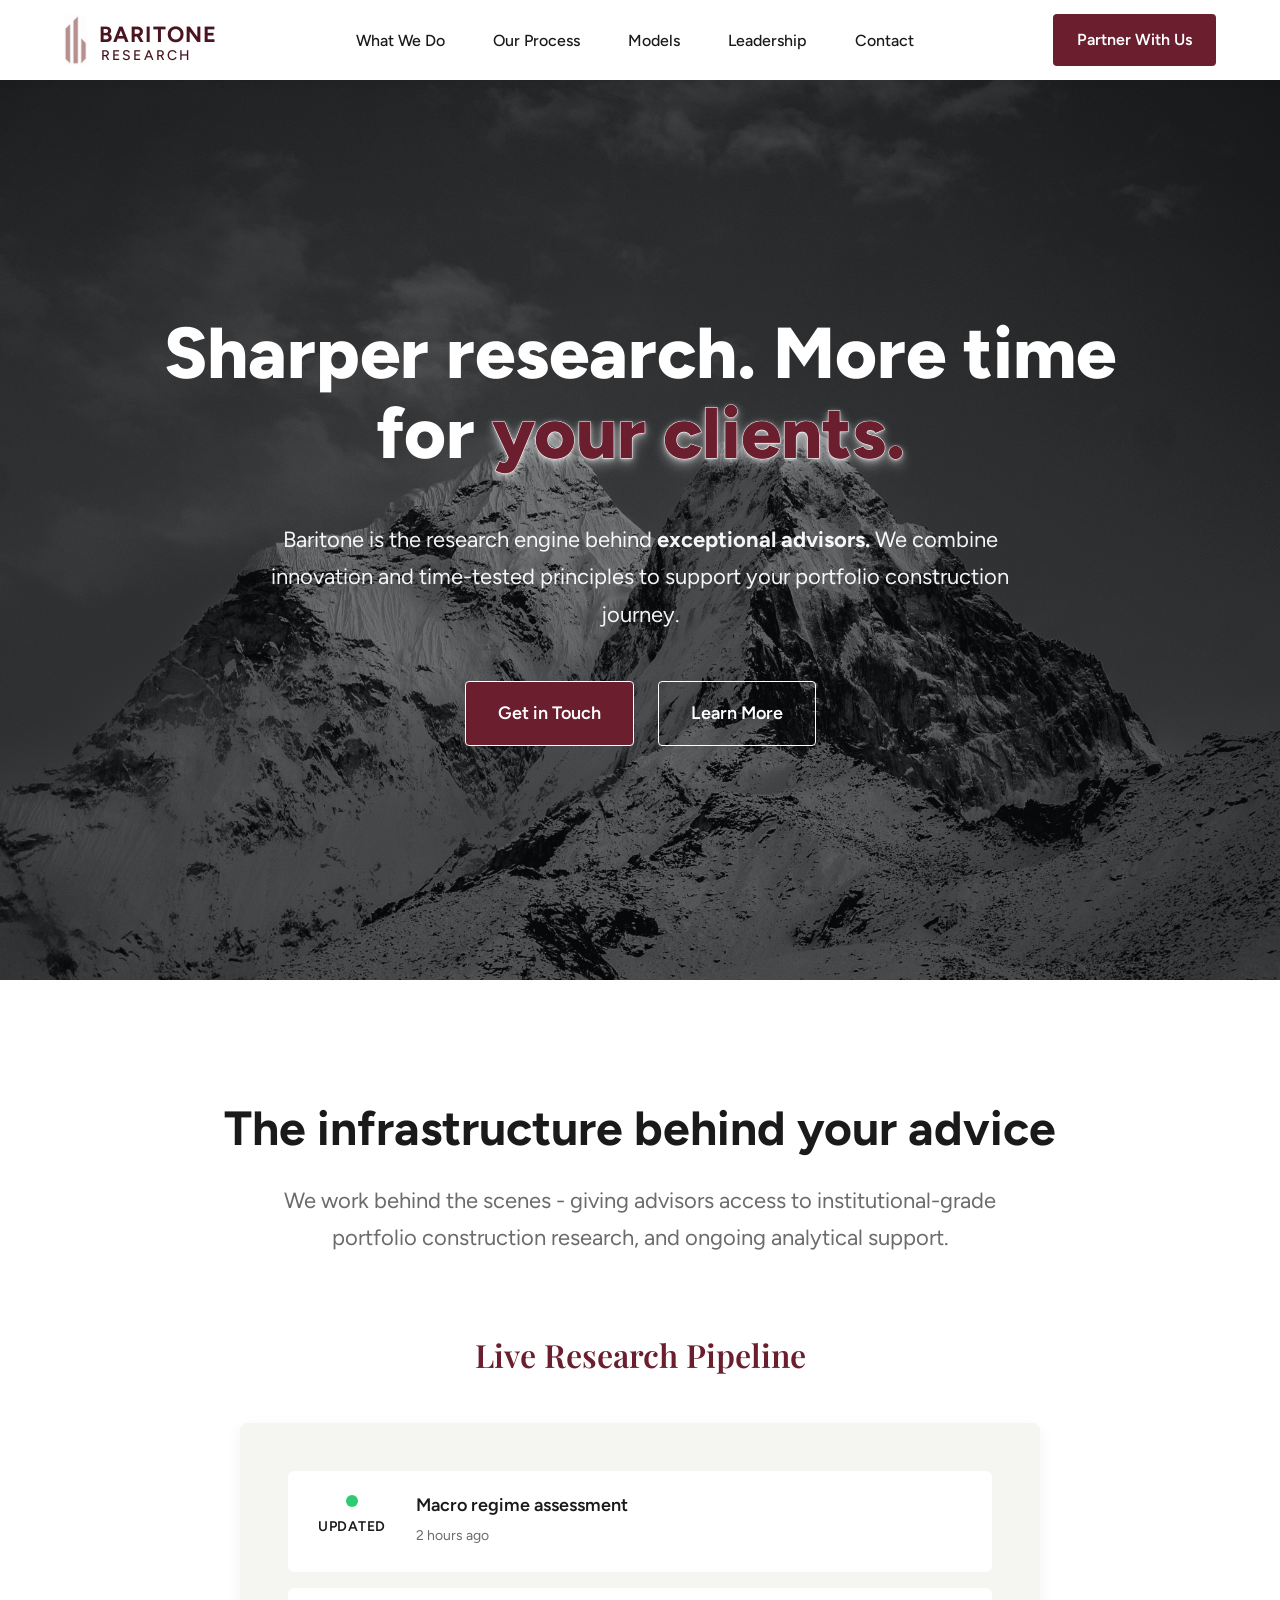
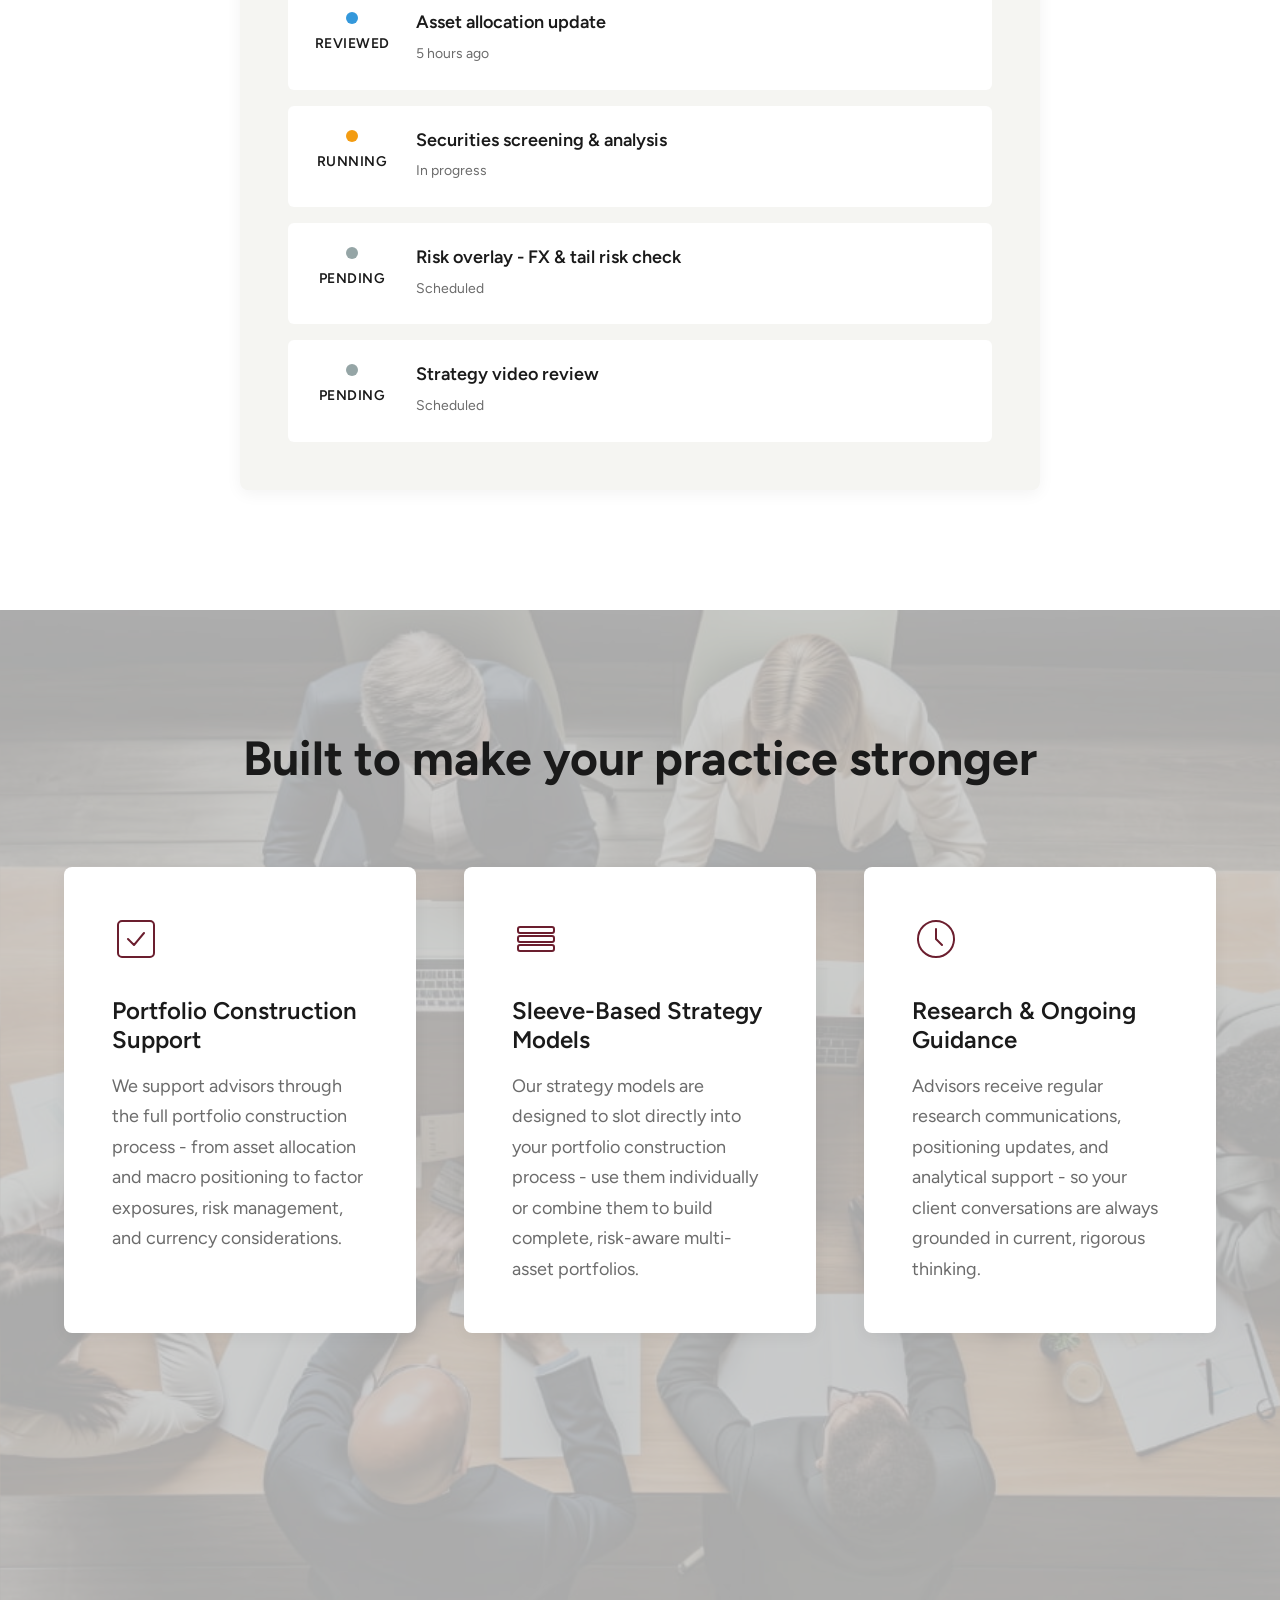
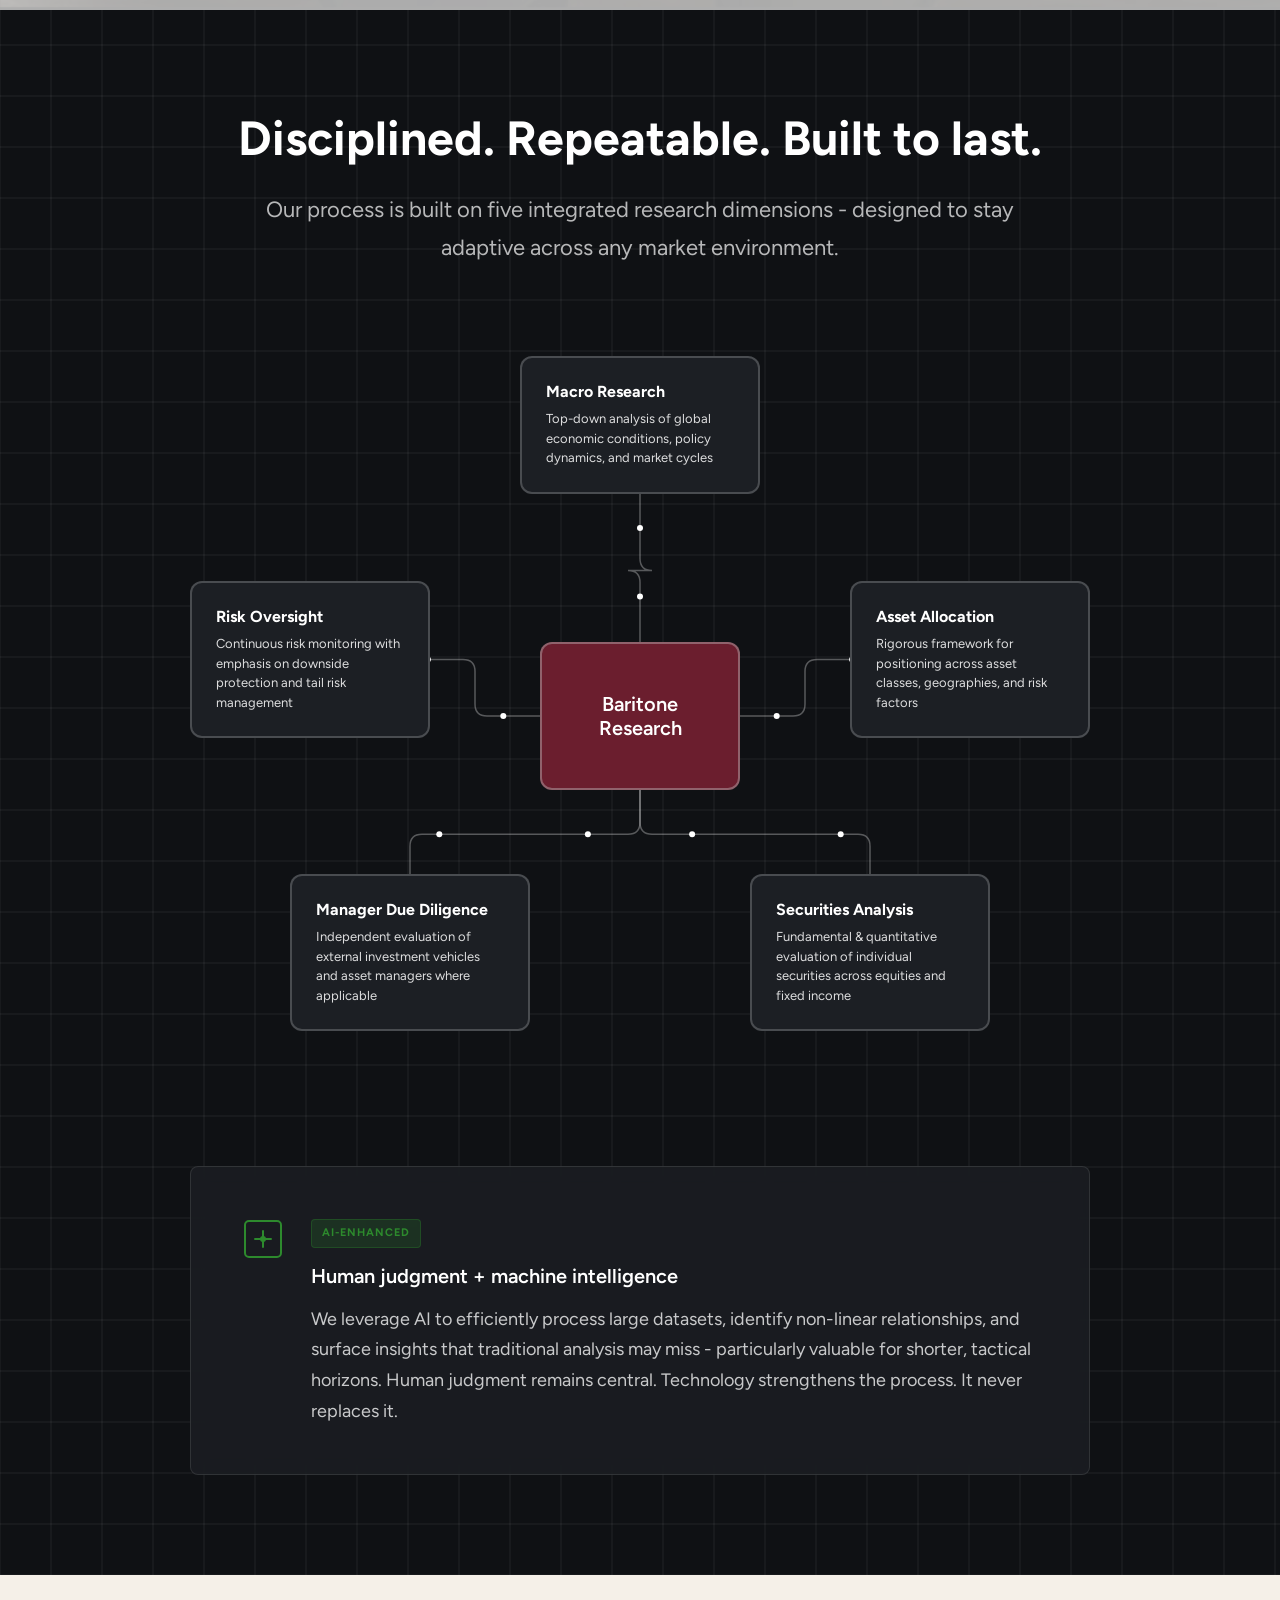
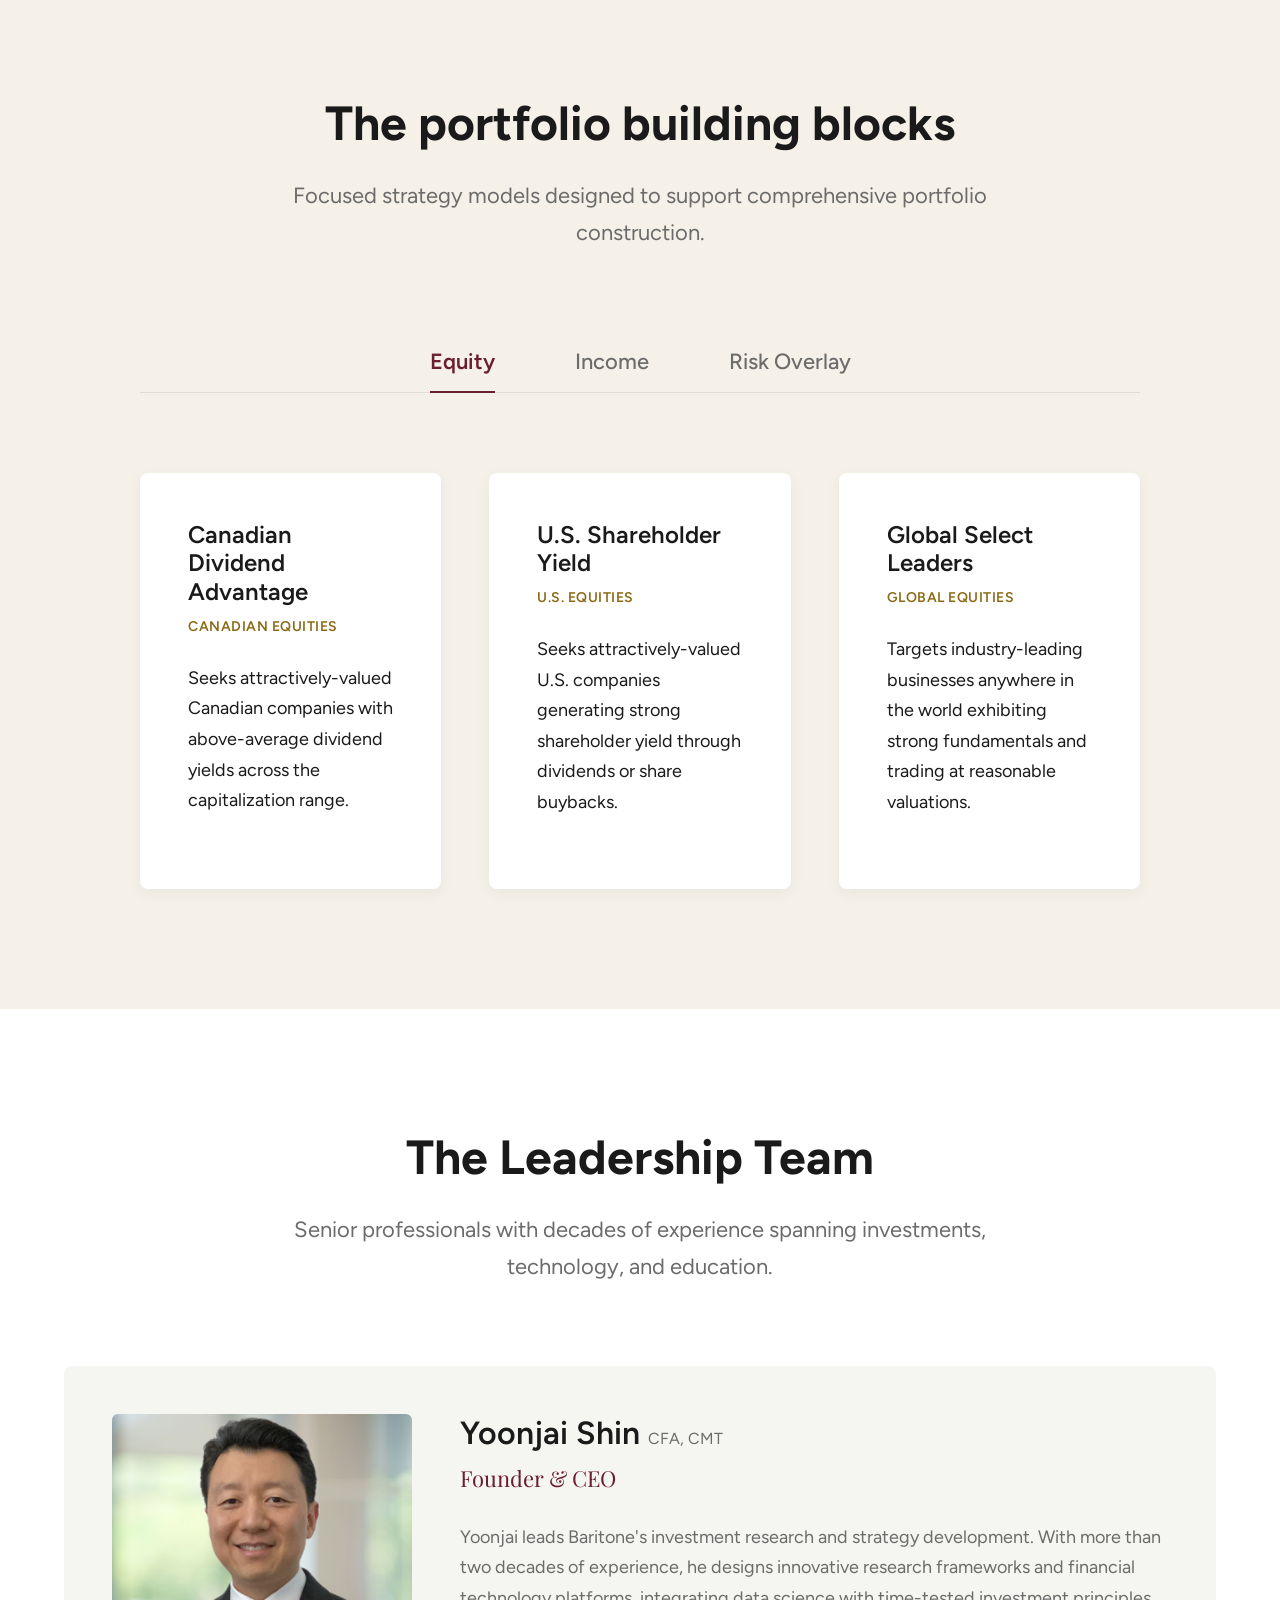
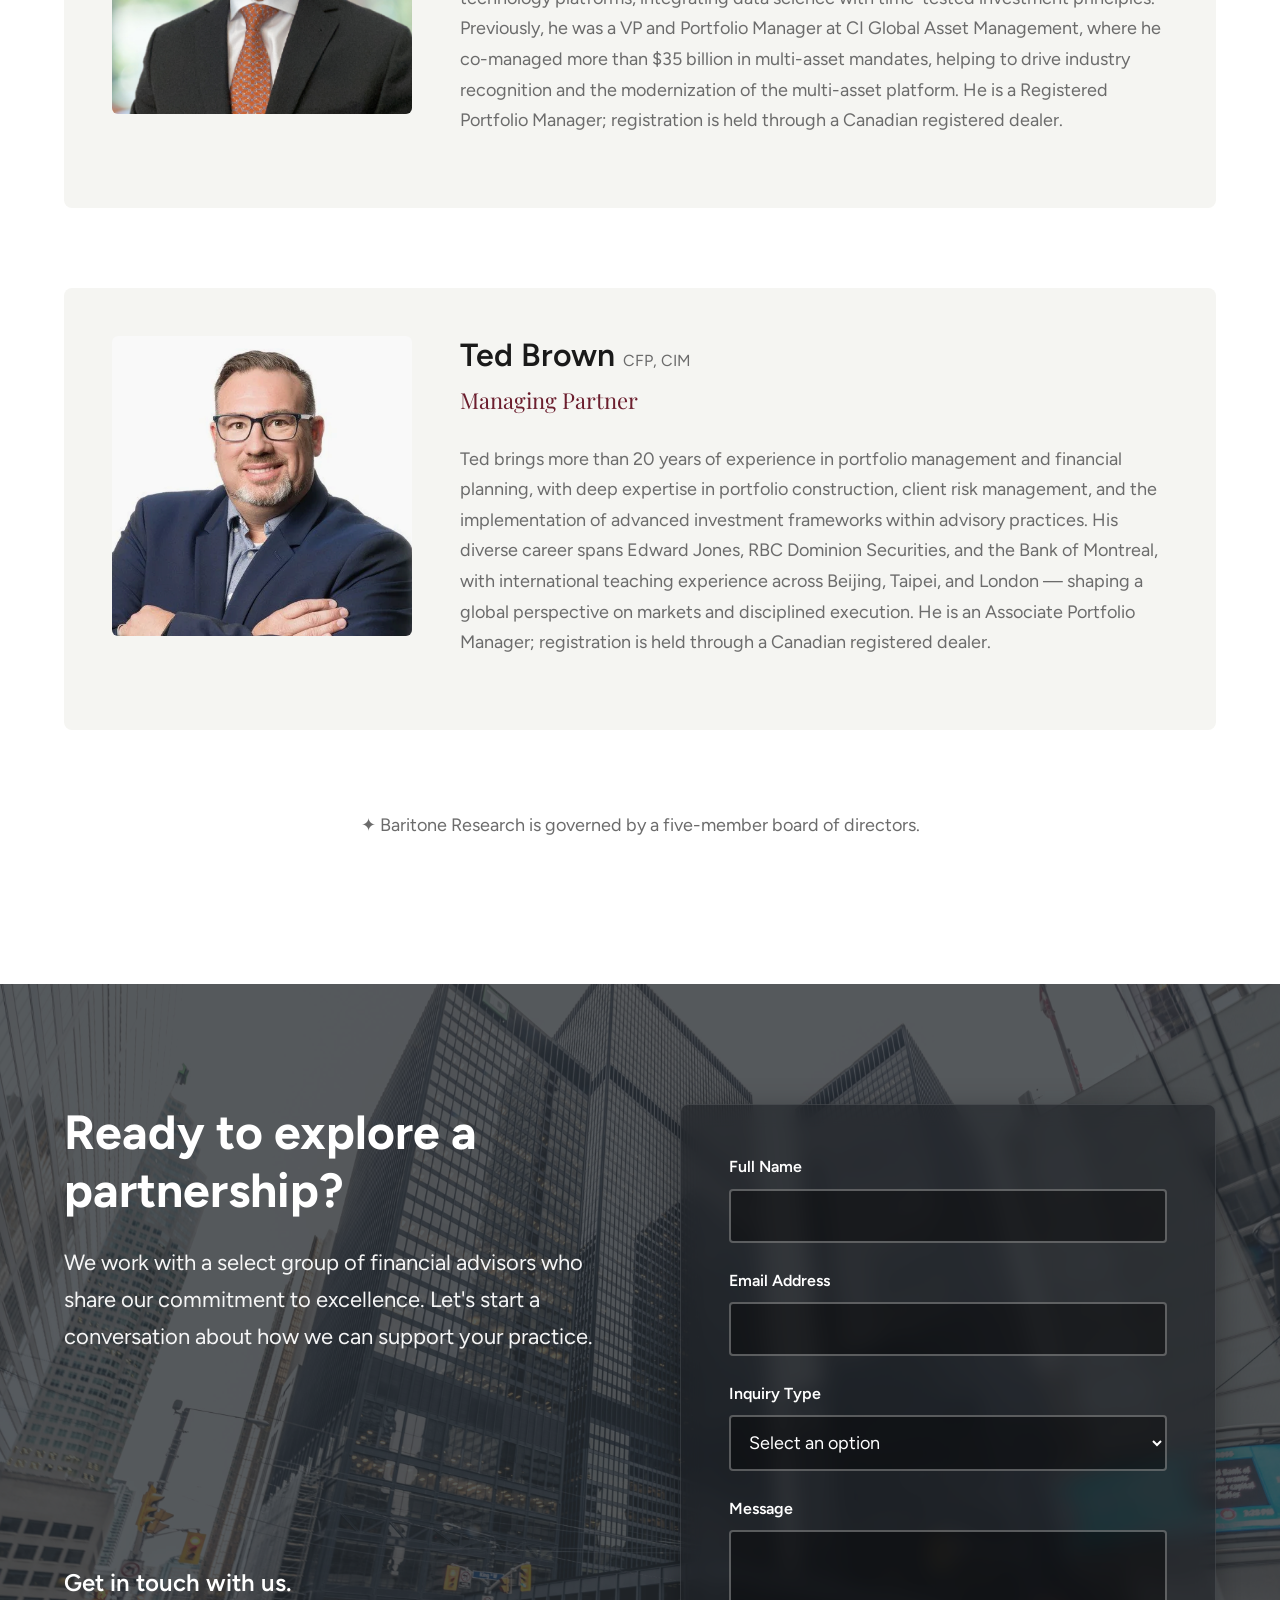
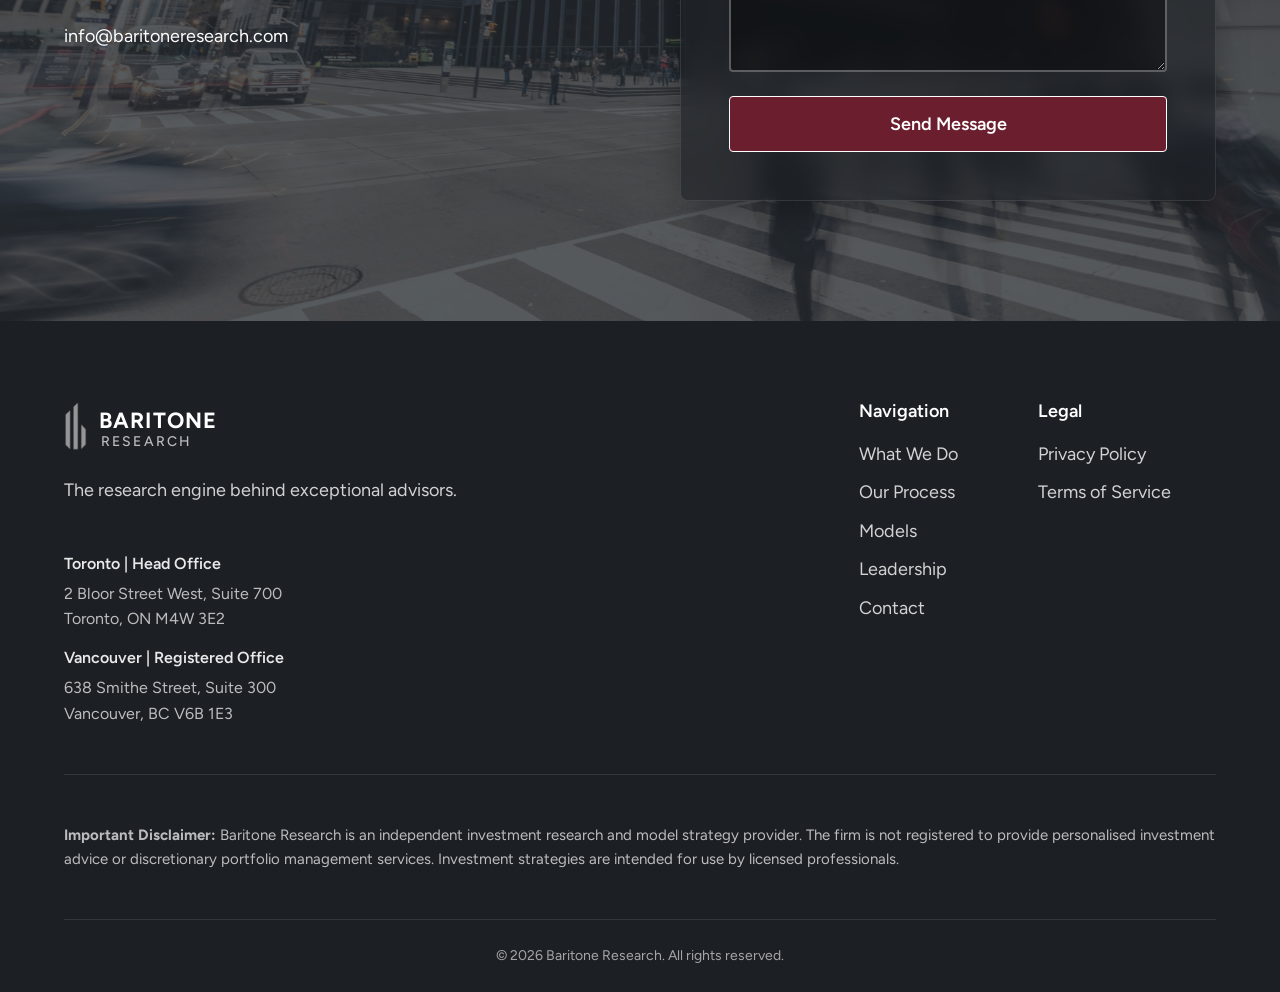
==== index.html @ 8a6e98cd "Update B logo color" ====
<!DOCTYPE html>
<html lang="en">
<head>
    <meta charset="UTF-8">
    <meta name="viewport" content="width=device-width, initial-scale=1.0">
    <meta name="description" content="Baritone is the research engine behind exceptional advisors. We combine innovation and time-tested principles to support your portfolio construction journey.">
    <title>Baritone Research — Institutional Investment Research</title>
    <!-- Google tag (gtag.js) -->
    <script async src="https://www.googletagmanager.com/gtag/js?id=G-VVYCJHCM0T"></script>
    <script>
      window.dataLayer = window.dataLayer || [];
      function gtag(){dataLayer.push(arguments);}
      gtag('js', new Date());

      gtag('config', 'G-VVYCJHCM0T');
    </script>
    <link rel="preconnect" href="https://fonts.googleapis.com">
    <link rel="preconnect" href="https://fonts.gstatic.com" crossorigin>
    <link href="https://fonts.googleapis.com/css2?family=Figtree:wght@400;500;600;700;800&family=Playfair+Display:wght@400;500;600;700&display=swap" rel="stylesheet">
    <link rel="stylesheet" href="styles.css">
    <link rel='icon' type='image/png' href='assets/images/Favicon.png'>
</head>
<body>
    <!-- Navigation -->
    <nav id="main-nav" class="nav">
        <div class="nav-container">
            <a href="index.html" class="nav-logo">
                <img src="assets/images/B - Logo White.jpg" alt="B Logo" class="logo-b-image">
                <div class="logo-text-stack">
                    <span class="logo-text-main">BARITONE</span>
                    <span class="logo-text-sub">RESEARCH</span>
                </div>
            </a>
            <button class="hamburger" aria-label="Toggle menu">
                <span></span>
                <span></span>
                <span></span>
            </button>
            <ul class="nav-links">
                <li><a href="#what-we-do">What We Do</a></li>
                <li><a href="#our-process">Our Process</a></li>
                <li><a href="#models">Models</a></li>
                <li><a href="#leadership">Leadership</a></li>
                <li><a href="#contact">Contact</a></li>
            </ul>
            <a href="#contact" class="nav-cta">Partner With Us</a>
        </div>
    </nav>

    <!-- Hero Section -->
    <section id="hero" class="hero">
        <div class="hero-background"></div>
        <div class="hero-overlay"></div>
        <div class="hero-content">
            <h1 class="hero-headline">
                <span class="headline-word">Sharper</span>
                <span class="headline-word">research.</span>
                <span class="headline-word">More</span>
                <span class="headline-word">time</span>
                <span class="headline-word">for</span>
                <span class="headline-word">your</span>
                <span class="headline-word">clients.</span>
            </h1>
            <p class="hero-subheading">Baritone is the research engine behind <strong>exceptional advisors.</strong> We combine innovation and time-tested principles to support your portfolio construction journey.</p>
            <div class="hero-ctas">
                <a href="#contact" class="btn btn-primary">Get in Touch</a>
                <a href="#what-we-do" class="btn btn-secondary">Learn More</a>
            </div>
        </div>
    </section>

    <!-- What We Do Section -->
    <section id="what-we-do" class="section what-we-do">
        <div class="container">
            <div class="section-header">
                <h2>The infrastructure behind your advice</h2>
                <p class="section-intro">We work behind the scenes - giving advisors access to institutional-grade portfolio construction research, and ongoing analytical support.</p>
            </div>
            
            <div class="research-pipeline">
                <h3>Live Research Pipeline</h3>
                <div class="pipeline-widget">
                    <div class="pipeline-item" data-status="updated">
                        <div class="pipeline-status">
                            <span class="status-indicator"></span>
                            <span class="status-text">Updated</span>
                        </div>
                        <div class="pipeline-content">
                            <h4>Macro regime assessment</h4>
                            <p class="pipeline-time">2 hours ago</p>
                        </div>
                    </div>
                    <div class="pipeline-item" data-status="reviewed">
                        <div class="pipeline-status">
                            <span class="status-indicator"></span>
                            <span class="status-text">Reviewed</span>
                        </div>
                        <div class="pipeline-content">
                            <h4>Asset allocation update</h4>
                            <p class="pipeline-time">5 hours ago</p>
                        </div>
                    </div>
                    <div class="pipeline-item" data-status="running">
                        <div class="pipeline-status">
                            <span class="status-indicator"></span>
                            <span class="status-text">Running</span>
                        </div>
                        <div class="pipeline-content">
                            <h4>Securities screening & analysis</h4>
                            <p class="pipeline-time">In progress</p>
                        </div>
                    </div>
                    <div class="pipeline-item" data-status="pending">
                        <div class="pipeline-status">
                            <span class="status-indicator"></span>
                            <span class="status-text">Pending</span>
                        </div>
                        <div class="pipeline-content">
                            <h4>Risk overlay - FX & tail risk check</h4>
                            <p class="pipeline-time">Scheduled</p>
                        </div>
                    </div>
                    <div class="pipeline-item" data-status="pending">
                        <div class="pipeline-status">
                            <span class="status-indicator"></span>
                            <span class="status-text">Pending</span>
                        </div>
                        <div class="pipeline-content">
                            <h4>Strategy video review</h4>
                            <p class="pipeline-time">Scheduled</p>
                        </div>
                    </div>
                </div>
            </div>
        </div>
    </section>

    <!-- For Advisors Section -->
    <section id="for-advisors" class="section for-advisors">
        <div class="container">
            <div class="section-header">
                <h2>Built to make your practice stronger</h2>
            </div>
            <div class="feature-cards">
                <div class="feature-card">
                    <div class="feature-icon">
                        <svg width="48" height="48" viewBox="0 0 48 48" fill="none" xmlns="http://www.w3.org/2000/svg">
                            <rect x="6" y="6" width="36" height="36" rx="4" stroke="currentColor" stroke-width="2"/>
                            <path d="M16 24L22 30L32 18" stroke="currentColor" stroke-width="2" stroke-linecap="round" stroke-linejoin="round"/>
                        </svg>
                    </div>
                    <h3>Portfolio Construction Support</h3>
                    <p>We support advisors through the full portfolio construction process - from asset allocation and macro positioning to factor exposures, risk management, and currency considerations.</p>
                </div>
                <div class="feature-card">
                    <div class="feature-icon">
                        <svg width="48" height="48" viewBox="0 0 48 48" fill="none" xmlns="http://www.w3.org/2000/svg">
                            <rect x="6" y="12" width="36" height="6" rx="2" stroke="currentColor" stroke-width="2"/>
                            <rect x="6" y="21" width="36" height="6" rx="2" stroke="currentColor" stroke-width="2"/>
                            <rect x="6" y="30" width="36" height="6" rx="2" stroke="currentColor" stroke-width="2"/>
                        </svg>
                    </div>
                    <h3>Sleeve-Based Strategy Models</h3>
                    <p>Our strategy models are designed to slot directly into your portfolio construction process - use them individually or combine them to build complete, risk-aware multi-asset portfolios.</p>
                </div>
                <div class="feature-card">
                    <div class="feature-icon">
                        <svg width="48" height="48" viewBox="0 0 48 48" fill="none" xmlns="http://www.w3.org/2000/svg">
                            <circle cx="24" cy="24" r="18" stroke="currentColor" stroke-width="2"/>
                            <path d="M24 14V24L30 30" stroke="currentColor" stroke-width="2" stroke-linecap="round"/>
                        </svg>
                    </div>
                    <h3>Research & Ongoing Guidance</h3>
                    <p>Advisors receive regular research communications, positioning updates, and analytical support - so your client conversations are always grounded in current, rigorous thinking.</p>
                </div>
            </div>
        </div>
    </section>

    <!-- Our Process Section -->
    <section id="our-process" class="section our-process">
        <div class="container">
            <div class="section-header">
                <h2>Disciplined. Repeatable. Built to last.</h2>
                <p class="section-intro">Our process is built on five integrated research dimensions - designed to stay adaptive across any market environment.</p>
            </div>
            
            <!-- Desktop Network Diagram -->
            <div class="network-diagram-container" id="network-diagram-desktop">
                <svg class="network-svg" id="network-svg" viewBox="0 0 1000 900">
                    <!-- Connectors will be added by JavaScript -->
                </svg>
                
                <!-- Center Node -->
                <div class="network-node center-node" id="center-node">
                    <h3>Baritone Research</h3>
                </div>
                
                <!-- Outer Nodes -->
                <div class="network-node outer-node" id="node-0" data-node="0">
                    <h4>Macro Research</h4>
                    <p>Top-down analysis of global economic conditions, policy dynamics, and market cycles</p>
                </div>
                
                <div class="network-node outer-node" id="node-1" data-node="1">
                    <h4>Asset Allocation</h4>
                    <p>Rigorous framework for positioning across asset classes, geographies, and risk factors</p>
                </div>
                
                <div class="network-node outer-node" id="node-2" data-node="2">
                    <h4>Securities Analysis</h4>
                    <p>Fundamental & quantitative evaluation of individual securities across equities and fixed income</p>
                </div>
                
                <div class="network-node outer-node" id="node-3" data-node="3">
                    <h4>Manager Due Diligence</h4>
                    <p>Independent evaluation of external investment vehicles and asset managers where applicable</p>
                </div>
                
                <div class="network-node outer-node" id="node-4" data-node="4">
                    <h4>Risk Oversight</h4>
                    <p>Continuous risk monitoring with emphasis on downside protection and tail risk management</p>
                </div>
            </div>
            
            <!-- Mobile Network Diagram -->
            <div id="network-diagram-mobile" class="network-diagram-mobile">
                <div class="mobile-network-cards" id="mobile-network-cards"></div>
            </div>
            
            <!-- AI-Enhanced Callout -->
            <div class="ai-callout visible">
                <div class="callout-icon">
                    <svg width="48" height="48" viewBox="0 0 48 48" fill="none" xmlns="http://www.w3.org/2000/svg">
                        <rect x="6" y="6" width="36" height="36" rx="4" stroke="currentColor" stroke-width="2"/>
                        <path d="M24 16V32M16 24H32" stroke="currentColor" stroke-width="2" stroke-linecap="round"/>
                        <circle cx="24" cy="24" r="3" fill="currentColor"/>
                    </svg>
                </div>
                <div class="callout-content">
                    <div class="ai-badge">AI-ENHANCED</div>
                    <h4>Human judgment + machine intelligence</h4>
                    <p>We leverage AI to efficiently process large datasets, identify non-linear relationships, and surface insights that traditional analysis may miss - particularly valuable for shorter, tactical horizons. Human judgment remains central. Technology strengthens the process. It never replaces it.</p>
                </div>
            </div>
        </div>
    </section>

    <!-- Strategy Models Section -->
    <section id="models" class="section strategy-models">
        <div class="container">
            <div class="section-header">
                <h2>The portfolio building blocks</h2>
                <p class="section-intro">Focused strategy models designed to support comprehensive portfolio construction.</p>
            </div>

            <div class="tabs">
                <div class="tab-buttons">
                    <button class="tab-button active" data-tab="equity">Equity</button>
                    <button class="tab-button" data-tab="income">Income</button>
                    <button class="tab-button" data-tab="risk-overlays">Risk Overlay</button>
                </div>

                <div class="tab-content active" data-tab-content="equity">
                    <div class="strategy-cards">
                        <div class="strategy-card">
                            <h3>Canadian Dividend Advantage</h3>
                            <p class="strategy-type">Canadian Equities</p>
                            <p>Seeks attractively-valued Canadian companies with above-average dividend yields across the capitalization range.</p>
                        </div>
                        <div class="strategy-card">
                            <h3>U.S. Shareholder Yield</h3>
                            <p class="strategy-type">U.S. Equities</p>
                            <p>Seeks attractively-valued U.S. companies generating strong shareholder yield through dividends or share buybacks.</p>
                        </div>
                        <div class="strategy-card">
                            <h3>Global Select Leaders</h3>
                            <p class="strategy-type">Global Equities</p>
                            <p>Targets industry-leading businesses anywhere in the world exhibiting strong fundamentals and trading at reasonable valuations.</p>
                        </div>
                    </div>
                </div>

                <div class="tab-content" data-tab-content="income">
                    <div class="strategy-cards">
                        <div class="strategy-card">
                            <h3>Canadian Core Bond</h3>
                            <p class="strategy-type">Core Fixed Income</p>
                            <p>Selectively targets high quality corporate and government-related bonds from Canadian issuers.</p>
                        </div>
                        <div class="strategy-card">
                            <h3>Global Enhanced Income</h3>
                            <p class="strategy-type">Multi-Asset Income</p>
                            <p>Unconstrained income strategy with exposure to high yield bonds, preferred shares, and option-writing strategies, among others.</p>
                        </div>
                    </div>
                </div>

                <div class="tab-content" data-tab-content="risk-overlays">
                    <div class="strategy-cards">
                        <div class="strategy-card">
                            <h3>Currency Managed Growth</h3>
                            <p class="strategy-type">Currency Management</p>
                            <p>Global equity exposure with adaptive currency hedging on U.S. and international currencies.</p>
                        </div>
                        <div class="strategy-card">
                            <h3>Tail Risk Managed</h3>
                            <p class="strategy-type">Tail Risk Protection</p>
                            <p>Structured option exposures providing upside market capture with protection from extreme market events.</p>
                        </div>
                    </div>
                </div>
            </div>
        </div>
    </section>

    <!-- Leadership Section -->
    <section id="leadership" class="section leadership">
        <div class="container">
            <div class="section-header">
                <h2>The Leadership Team</h2>
                <p class="section-intro">Senior professionals with decades of experience spanning investments, technology, and education.</p>
            </div>

            <div class="leadership-cards">
                <div class="leadership-card">
                    <div class="leader-image">
                        <img src="assets/images/YJ.png" alt="Yoonjai Shin">
                    </div>
                    <div class="leader-info">
                        <h3>Yoonjai Shin <span class="credentials">CFA, CMT</span></h3>
                        <p class="leader-title">Founder & CEO</p>
                        <div class="leader-bio">
                            <p>Yoonjai leads Baritone's investment research and strategy development. With more than two decades of experience, he designs innovative research frameworks and financial technology platforms, integrating data science with time-tested investment principles. Previously, he was a VP and Portfolio Manager at CI Global Asset Management, where he co-managed more than $35 billion in multi-asset mandates, helping to drive industry recognition and the modernization of the multi-asset platform. He is a Registered Portfolio Manager; registration is held through a Canadian registered dealer.</p>
                        </div>
                    </div>
                </div>

                <div class="leadership-card">
                    <div class="leader-image">
                        <img src="assets/images/TB.png" alt="Ted Brown">
                    </div>
                    <div class="leader-info">
                        <h3>Ted Brown <span class="credentials">CFP, CIM</span></h3>
                        <p class="leader-title">Managing Partner</p>
                        <div class="leader-bio">
                            <p>Ted brings more than 20 years of experience in portfolio management and financial planning, with deep expertise in portfolio construction, client risk management, and the implementation of advanced investment frameworks within advisory practices. His diverse career spans Edward Jones, RBC Dominion Securities, and the Bank of Montreal, with international teaching experience across Beijing, Taipei, and London — shaping a global perspective on markets and disciplined execution. He is an Associate Portfolio Manager; registration is held through a Canadian registered dealer.</p>
                        </div>
                    </div>
                </div>
            </div>
            
            <div class="board-governance">
                <p></p>
                <p>✦ Baritone Research is governed by a five-member board of directors.</p>
            </div>
            </div>
        </div>
    </section>

    <!-- Contact Section -->
    <section id="contact" class="section contact">
        <div class="contact-background"></div>
        <div class="contact-overlay"></div>
        <div class="container">
            <div class="contact-content">
                <div class="contact-header">
                    <h2>Ready to explore a partnership?</h2>
                    <p class="contact-intro">We work with a select group of financial advisors who share our commitment to excellence. Let's start a conversation about how we can support your practice.</p>
                </div>

                <div class="contact-form-wrapper">
                    <form id="contact-form" class="contact-form" action="https://formspree.io/f/xojywopb" method="POST">
                        <div class="form-group">
                            <label for="name">Full Name</label>
                            <input type="text" id="name" name="name" required>
                        </div>
                        <div class="form-group">
                            <label for="email">Email Address</label>
                            <input type="email" id="email" name="email" required>
                        </div>
                        <div class="form-group">
                            <label for="inquiry-type">Inquiry Type</label>
                            <select id="inquiry-type" name="inquiry-type" required>
                                <option value="">Select an option</option>
                                <option value="partnership">Partnership Inquiry</option>
                                <option value="models">Strategy Models Information</option>
                                <option value="research">Research Services</option>
                                <option value="other">Other</option>
                            </select>
                        </div>
                        <div class="form-group">
                            <label for="message">Message</label>
                            <textarea id="message" name="message" rows="5" required></textarea>
                        </div>
                        <button type="submit" class="btn btn-primary">Send Message</button>
                        <div class="form-status"></div>
                    </form>
                </div>

                <div class="contact-email">
                    <h4>Get in touch with us.</h4>
                    <p><a href="mailto:info@baritoneresearch.com">info@baritoneresearch.com</a></p>
                </div>
            </div>
        </div>
    </section>

    <!-- Footer -->
    <footer class="footer">
        <div class="container">
            <div class="footer-content">
                <div class="footer-brand">
                    <div class="footer-logo">
                        <img src="assets/images/B - Logo transparent.png" alt="B Logo" class="footer-logo-image">
                        <div class="footer-logo-text-stack">
                            <span class="footer-logo-main">BARITONE</span>
                            <span class="footer-logo-sub">RESEARCH</span>
                        </div>
                    </div>
                    <p class="footer-tagline">The research engine behind exceptional advisors.</p>
                    
                    <div class="footer-offices">
                        <h4>Toronto | Head Office</h4>
                        <p>2 Bloor Street West, Suite 700<br>Toronto, ON M4W 3E2</p>
                        <h4>Vancouver | Registered Office</h4>
                        <p>638 Smithe Street, Suite 300<br>Vancouver, BC V6B 1E3</p>
                    </div>
                </div>

                <div class="footer-links">
                    <div class="footer-column">
                        <h4>Navigation</h4>
                        <ul>
                            <li><a href="#what-we-do">What We Do</a></li>
                            <li><a href="#our-process">Our Process</a></li>
                            <li><a href="#models">Models</a></li>
                            <li><a href="#leadership">Leadership</a></li>
                            <li><a href="#contact">Contact</a></li>
                        </ul>
                    </div>
                    <div class="footer-column">
                        <h4>Legal</h4>
                        <ul>
                            <li><a href="privacy.html">Privacy Policy</a></li>
                            <li><a href="terms.html">Terms of Service</a></li>
                        </ul>
                    </div>
                </div>
            </div>

            <div class="footer-disclaimer">
                <p><strong>Important Disclaimer:</strong> Baritone Research is an independent investment research and model strategy provider. The firm is not registered to provide personalised investment advice or discretionary portfolio management services. Investment strategies are intended for use by licensed professionals.</p>
            </div>

            <div class="footer-bottom">
                <p>&copy; 2026 Baritone Research. All rights reserved.</p>
            </div>
        </div>
    </footer>

    <script src="script.js"></script>
</body>
</html>
---- styles.css ----
/* ===================================
   CSS VARIABLES
   =================================== */
:root {
    /* Colors - New Dark Sophisticated Palette */
    --color-primary: #6B1E2E;
    --color-primary-dark: #4A1420;
    --color-primary-light: #8B2E3E;
    --color-background-dark: #0F1114;
    --color-background-light: #F5F5F2;
    --color-card-dark: #1C1F24;
    --color-text: #1A1A1A;
    --color-text-light: #6B6B6B;
    --color-text-dark-bg: #E8E8E8;
    --color-white: #FFFFFF;
    --color-border: #E0DDD8;
    --color-border-dark: rgba(255, 255, 255, 0.1);
    
    /* Status Colors */
    --color-status-updated: #2ECC71;
    --color-status-reviewed: #3498DB;
    --color-status-running: #F39C12;
    --color-status-pending: #95A5A6;
    --color-green: #10B981;
    --color-red: #EF4444;
    
    /* Fonts */
    --font-heading: 'Figtree', sans-serif;
    --font-accent: 'Playfair Display', serif;
    --font-body: 'Figtree', sans-serif;
    
    /* Font Sizes - Increased for modern look */
    --font-size-base: 18px;
    --font-size-small: 16px;
    --font-size-large: 22px;
    --font-size-h1: 72px;
    --font-size-h2: 48px;
    --font-size-h3: 32px;
    --font-size-h4: 24px;
    
    /* Spacing */
    --spacing-xs: 8px;
    --spacing-sm: 16px;
    --spacing-md: 24px;
    --spacing-lg: 48px;
    --spacing-xl: 80px;
    --spacing-xxl: 120px;
    
    /* Layout */
    --container-max-width: 1200px;
    --nav-height: 80px;
    
    /* Transitions */
    --transition-fast: 0.2s ease;
    --transition-medium: 0.4s ease;
    --transition-slow: 0.6s ease;
}

/* ===================================
   RESET & BASE STYLES
   =================================== */
* {
    margin: 0;
    padding: 0;
    box-sizing: border-box;
}

html {
    scroll-behavior: smooth;
    font-size: 16px;
}

body {
    font-family: var(--font-body);
    font-size: var(--font-size-base);
    line-height: 1.7;
    color: var(--color-text);
    background-color: var(--color-background-light);
    -webkit-font-smoothing: antialiased;
    -moz-osx-font-smoothing: grayscale;
}

img {
    max-width: 100%;
    height: auto;
    display: block;
}

a {
    text-decoration: none;
    color: inherit;
    transition: color var(--transition-fast);
}

ul {
    list-style: none;
}

/* ===================================
   TYPOGRAPHY
   =================================== */
h1, h2, h3, h4, h5, h6 {
    font-family: var(--font-heading);
    font-weight: 700;
    line-height: 1.2;
    margin-bottom: var(--spacing-md);
}

h1 {
    font-size: var(--font-size-h1);
    font-weight: 800;
}

h2 {
    font-size: var(--font-size-h2);
    font-weight: 700;
}

h3 {
    font-size: var(--font-size-h3);
    font-weight: 600;
}

h4 {
    font-size: var(--font-size-h4);
    font-weight: 600;
}

p {
    margin-bottom: var(--spacing-md);
}

.section-intro {
    font-size: var(--font-size-large);
    color: var(--color-text-light);
    max-width: 800px;
    margin: 0 auto var(--spacing-lg);
}

/* ===================================
   LAYOUT
   =================================== */
.container {
    max-width: var(--container-max-width);
    margin: 0 auto;
    padding: 0 var(--spacing-md);
}

.section {
    padding: var(--spacing-xxl) 0;
}

.section-header {
    text-align: center;
    margin-bottom: var(--spacing-xl);
}

/* ===================================
   BUTTONS
   =================================== */
.btn {
    display: inline-block;
    padding: 16px 32px;
    font-family: var(--font-heading);
    font-size: var(--font-size-base);
    font-weight: 600;
    border-radius: 4px;
    cursor: pointer;
    transition: all var(--transition-medium);
    border: 2px solid transparent;
}

.btn-primary {
    background-color: var(--color-primary);
    color: var(--color-white);
    border: 1px solid var(--color-white);
}

.btn-primary:hover {
    background-color: var(--color-primary-dark);
    border-color: var(--color-white);
    transform: translateY(-2px);
    box-shadow: 0 12px 24px rgba(107, 30, 46, 0.3);
}

.btn-secondary {
    background-color: transparent;
    color: var(--color-white);
    border: 1px solid var(--color-white);
}

.btn-secondary:hover {
    background-color: var(--color-white);
    color: var(--color-primary);
}

/* ===================================
   NAVIGATION
   =================================== */
.nav {
    position: fixed;
    top: 0;
    left: 0;
    right: 0;
    height: var(--nav-height);
    background: linear-gradient(to right, rgb(255, 255, 255) 0%, rgb(255, 255, 255) 50%, rgba(255, 255, 255, 0.95) 100%);
    backdrop-filter: blur(10px);
    box-shadow: 0 2px 8px rgba(0, 0, 0, 0.05);
    z-index: 1000;
    transition: all var(--transition-medium);
}

.nav.scrolled {
    box-shadow: 0 4px 16px rgba(0, 0, 0, 0.1);
}

.nav-container {
    max-width: var(--container-max-width);
    margin: 0 auto;
    padding: 0 var(--spacing-md);
    height: 100%;
    display: flex;
    align-items: center;
    justify-content: space-between;
}

.nav-logo {
    display: flex;
    align-items: center;
    gap: 12px;
    cursor: pointer;
}

.logo-b-image {
    height: 50px;
    width: auto;
}

.logo-text-stack {
    display: flex;
    flex-direction: column;
    line-height: 1;
    gap: 3px;
    margin-top: 7px;
}

.logo-text-main {
    font-family: var(--font-heading);
    font-size: 22px;
    font-weight: 700;
    letter-spacing: 1.2px;
    color: var(--color-primary-dark);
}

.logo-text-sub {
    font-family: var(--font-heading);
    font-size: 14px;
    font-weight: 500;
    letter-spacing: 2.2px;
    color: var(--color-primary-dark);
    margin-left: 2px;
}

.nav-links {
    display: flex;
    gap: var(--spacing-lg);
    align-items: center;
}

.nav-links a {
    font-family: var(--font-heading);
    font-size: var(--font-size-small);
    font-weight: 500;
    color: var(--color-text);
    transition: color var(--transition-fast);
}

.nav-links a:hover {
    color: var(--color-primary);
}

.nav-cta {
    padding: 12px 24px;
    background-color: var(--color-primary);
    color: var(--color-white);
    border-radius: 4px;
    font-family: var(--font-heading);
    font-size: var(--font-size-small);
    font-weight: 600;
    transition: all var(--transition-medium);
}

.nav-cta:hover {
    background-color: var(--color-primary-dark);
    transform: translateY(-2px);
    box-shadow: 0 4px 12px rgba(107, 30, 46, 0.2);
}

.hamburger {
    display: none;
    flex-direction: column;
    gap: 6px;
    background: none;
    border: none;
    cursor: pointer;
    padding: 8px;
}

.hamburger span {
    width: 28px;
    height: 3px;
    background-color: var(--color-text);
    border-radius: 2px;
    transition: all var(--transition-fast);
}

.hamburger.active span:nth-child(1) {
    transform: rotate(45deg) translate(8px, 8px);
}

.hamburger.active span:nth-child(2) {
    opacity: 0;
}

.hamburger.active span:nth-child(3) {
    transform: rotate(-45deg) translate(8px, -8px);
}

/* ===================================
   HERO SECTION
   =================================== */
.hero {
    position: relative;
    height: 100vh;
    min-height: 700px;
    display: flex;
    align-items: center;
    justify-content: center;
    overflow: hidden;
    margin-top: var(--nav-height);
    background-color: var(--color-background-dark);
}

.hero-background {
    position: absolute;
    top: 0;
    left: 0;
    width: 100%;
    height: 100%;
    background-image: url('assets/images/greymount.jpg');
    background-size: cover;
    background-position: center;
    z-index: 1;
    animation: kenBurnsZoom 21s cubic-bezier(0.42, 0, 0.58, 1) infinite alternate;
}

@keyframes kenBurnsZoom {
    0% {
        transform: scale(1);
    }
    100% {
        transform: scale(2.0);
    }
}

.hero-overlay {
    position: absolute;
    top: 0;
    left: 0;
    width: 100%;
    height: 100%;
    background: rgba(15, 17, 20, 0.50);
    z-index: 2;
}

.hero-content {
    position: relative;
    z-index: 3;
    text-align: center;
    color: var(--color-white);
    max-width: 1000px;
    padding: 0 var(--spacing-md);
}

.hero-headline {
    font-size: var(--font-size-h1);
    font-weight: 800;
    margin-bottom: var(--spacing-lg);
    line-height: 1.1;
}

.headline-word {
    display: inline-block;
    opacity: 0;
    transform: translateY(30px);
    animation: fadeUpWord 0.6s ease forwards;
}

.headline-word:nth-child(1) { animation-delay: 0.1s; }
.headline-word:nth-child(2) { animation-delay: 0.2s; }
.headline-word:nth-child(3) { animation-delay: 0.3s; }
.headline-word:nth-child(4) { animation-delay: 0.4s; }
.headline-word:nth-child(5) { animation-delay: 0.5s; }
.headline-word:nth-child(6) { 
    animation-delay: 0.6s;
    color: var(--color-primary);
    -webkit-text-stroke: 1px white;
    text-stroke: 1px white;
    paint-order: stroke fill;
    text-shadow: 
        0 1px 3px rgba(255, 255, 255, 0.5),
        0 2px 6px rgba(255, 255, 255, 0.4),
        0 4px 12px rgba(255, 255, 255, 0.3),
        0 8px 16px rgba(255, 255, 255, 0.2);
}
.headline-word:nth-child(7) { 
    animation-delay: 0.7s;
    color: var(--color-primary);
    -webkit-text-stroke: 1px white;
    text-stroke: 1px white;
    paint-order: stroke fill;
    text-shadow: 
        0 1px 3px rgba(255, 255, 255, 0.5),
        0 2px 6px rgba(255, 255, 255, 0.4),
        0 4px 12px rgba(255, 255, 255, 0.3),
        0 8px 16px rgba(255, 255, 255, 0.2);
}

@keyframes fadeUpWord {
    to {
        opacity: 1;
        transform: translateY(0);
    }
}

.hero-subheading {
    font-size: var(--font-size-large);
    margin-bottom: var(--spacing-lg);
    opacity: 0.95;
    max-width: 800px;
    margin-left: auto;
    margin-right: auto;
}

.hero-ctas {
    display: flex;
    gap: var(--spacing-md);
    justify-content: center;
    flex-wrap: wrap;
}

/* ===================================
   WHAT WE DO SECTION
   =================================== */
.what-we-do {
    background-color: var(--color-white);
}

.research-pipeline {
    max-width: 800px;
    margin: 0 auto;
}

.research-pipeline h3 {
    text-align: center;
    font-family: var(--font-accent);
    color: var(--color-primary);
    margin-bottom: var(--spacing-lg);
}

.pipeline-widget {
    background-color: var(--color-background-light);
    border-radius: 8px;
    padding: var(--spacing-lg);
    box-shadow: 0 4px 16px rgba(0, 0, 0, 0.05);
    animation: floatPulse 4s ease-in-out infinite;
}

@keyframes floatPulse {
    0%, 100% {
        transform: translateY(0);
    }
    50% {
        transform: translateY(-8px);
    }
}

.pipeline-item {
    display: flex;
    gap: var(--spacing-md);
    padding: var(--spacing-md);
    background-color: var(--color-white);
    border-radius: 6px;
    margin-bottom: var(--spacing-sm);
    transition: all var(--transition-medium);
}

.pipeline-item:last-child {
    margin-bottom: 0;
}

.pipeline-item:hover {
    transform: translateX(8px);
    box-shadow: 0 4px 12px rgba(0, 0, 0, 0.08);
}

.pipeline-status {
    display: flex;
    flex-direction: column;
    align-items: center;
    gap: var(--spacing-xs);
    min-width: 80px;
}

.status-indicator {
    width: 12px;
    height: 12px;
    border-radius: 50%;
    animation: pulse 2s ease-in-out infinite;
}

.pipeline-item[data-status="updated"] .status-indicator {
    background-color: var(--color-status-updated);
}

.pipeline-item[data-status="reviewed"] .status-indicator {
    background-color: var(--color-status-reviewed);
}

.pipeline-item[data-status="running"] .status-indicator {
    background-color: var(--color-status-running);
}

.pipeline-item[data-status="pending"] .status-indicator {
    background-color: var(--color-status-pending);
}

@keyframes pulse {
    0%, 100% {
        opacity: 1;
        transform: scale(1);
    }
    50% {
        opacity: 0.6;
        transform: scale(1.1);
    }
}

.status-text {
    font-size: 14px;
    font-weight: 600;
    text-transform: uppercase;
    letter-spacing: 0.5px;
}

.pipeline-content h4 {
    font-size: 18px;
    margin-bottom: var(--spacing-xs);
}

.pipeline-time {
    font-size: 14px;
    color: var(--color-text-light);
    margin: 0;
}

/* ===================================
   FOR ADVISORS SECTION
   =================================== */
.for-advisors {
    position: relative;
    background-color: var(--color-background-light);
    overflow: hidden;
    min-height: 1000px;
}

.for-advisors::before {
    content: '';
    position: absolute;
    top: 0;
    left: 0;
    width: 200%;
    height: 100%;
    background-image: url('assets/images/cipher.jpg');
    background-size: contain;
    background-position: left center;
    background-repeat: repeat-x;
    z-index: 0;
    animation: scrollLeftToRight 40s linear infinite;
}

.for-advisors::after {
    content: '';
    position: absolute;
    top: 0;
    left: 0;
    width: 100%;
    height: 100%;
    background: rgba(200, 200, 200, 0.85);
    z-index: 1;
}

@keyframes scrollLeftToRight {
    0% {
        transform: translateX(-50%);
    }
    100% {
        transform: translateX(0);
    }
}

.for-advisors .container {
    position: relative;
    z-index: 2;
}

.for-advisors .section-header {
    position: relative;
    z-index: 2;
}

.feature-cards {
    display: grid;
    grid-template-columns: repeat(auto-fit, minmax(300px, 1fr));
    gap: var(--spacing-lg);
}

.feature-card {
    background-color: var(--color-white);
    padding: var(--spacing-lg);
    border-radius: 8px;
    box-shadow: 0 4px 16px rgba(0, 0, 0, 0.05);
    transition: all var(--transition-medium);
    opacity: 1;
    transform: translateY(0);
}

.feature-card.visible {
    opacity: 1;
    transform: translateY(0);
}

.feature-card:nth-child(1).visible {
    transition-delay: 0.1s;
}

.feature-card:nth-child(2).visible {
    transition-delay: 0.2s;
}

.feature-card:nth-child(3).visible {
    transition-delay: 0.3s;
}

.feature-card:hover {
    transform: translateY(-12px);
    box-shadow: 0 20px 40px rgba(0, 0, 0, 0.15);
}

.feature-icon {
    color: var(--color-primary);
    margin-bottom: var(--spacing-md);
}

.feature-card h3 {
    font-size: var(--font-size-h4);
    margin-bottom: var(--spacing-sm);
}

.feature-card p {
    color: var(--color-text-light);
    margin: 0;
}

/* ===================================
   OUR PROCESS SECTION
   =================================== */
.our-process {
    position: relative;
    background-color: var(--color-background-dark);
    color: var(--color-text-dark-bg);
    padding: 84px 0;
}

.our-process::before {
    content: '';
    position: absolute;
    top: 0;
    left: 0;
    width: 100%;
    height: 100%;
    background-image: 
        repeating-linear-gradient(0deg, rgba(255, 255, 255, 0.08) 0px, transparent 1px, transparent 50px, rgba(255, 255, 255, 0.08) 51px),
        repeating-linear-gradient(90deg, rgba(255, 255, 255, 0.08) 0px, transparent 1px, transparent 50px, rgba(255, 255, 255, 0.08) 51px);
    z-index: 0;
    pointer-events: none;
}

.our-process .container {
    position: relative;
    z-index: 1;
}

.our-process .section-header h2 {
    color: var(--color-white);
}

.our-process .section-intro {
    color: rgba(255, 255, 255, 0.7);
}

.network-diagram-container {
    position: relative;
    width: 100%;
    max-width: 1000px;
    margin: 0 auto var(--spacing-xl);
    min-height: 900px;
    overflow: hidden;
}

.network-svg {
    position: absolute;
    top: 0;
    left: 0;
    width: 100%;
    height: 100%;
    pointer-events: none;
}

.network-node {
    position: absolute;
    background: #1C1F24;
    border: 2px solid rgba(255, 255, 255, 0.2);
    border-radius: 12px;
    padding: var(--spacing-md);
    transition: all 0.3s ease;
}

.network-node:hover {
    border-color: var(--color-primary);
    transform: scale(1.05);
    box-shadow: 0 8px 24px rgba(107, 30, 46, 0.4);
}

.center-node {
    left: 50%;
    top: 50%;
    transform: translate(-50%, -50%);
    width: 200px;
    padding: var(--spacing-lg);
    background: var(--color-primary);
    border-color: rgba(200, 200, 200, 0.4);
}

.center-node:hover {
    border-color: var(--color-white);
    transform: translate(-50%, -50%);
    box-shadow: 0 8px 24px rgba(255, 255, 255, 0.3);
}

.center-node h3 {
    color: var(--color-white);
    font-size: 20px;
    text-align: center;
    margin: 0;
}

.outer-node {
    width: 240px;
}

.outer-node h4 {
    color: var(--color-white);
    font-size: 16px;
    font-weight: 700;
    margin-bottom: var(--spacing-xs);
}

.outer-node p {
    color: rgba(255, 255, 255, 0.85);
    font-size: 13px;
    line-height: 1.5;
    margin: 0;
}

/* Position outer nodes */
#node-0 { left: 50%; top: 10%; transform: translateX(-50%); }
#node-0:hover { transform: translateX(-50%) scale(1.05); }
#node-1 { right: 5%; top: 35%; }
#node-2 { right: 15%; bottom: 15%; }
#node-3 { left: 15%; bottom: 15%; }
#node-4 { left: 5%; top: 35%; }

.network-diagram-mobile {
    display: none;
}

.network-hint {
    display: none;
}

/* Node Popover (Desktop) */
.node-popover {
    position: fixed;
    background: rgba(28, 31, 36, 0.95);
    backdrop-filter: blur(20px);
    border: 1px solid rgba(255, 255, 255, 0.2);
    border-radius: 8px;
    padding: var(--spacing-md);
    max-width: 320px;
    box-shadow: 0 8px 32px rgba(0, 0, 0, 0.4);
    pointer-events: none;
    opacity: 0;
    transform: translateY(10px);
    transition: opacity 0.3s ease, transform 0.3s ease;
    z-index: 1000;
}

.node-popover.visible {
    opacity: 1;
    transform: translateY(0);
}

.node-popover h4 {
    color: var(--color-white);
    font-size: 16px;
    margin-bottom: var(--spacing-xs);
}

.node-popover p {
    color: rgba(255, 255, 255, 0.85);
    font-size: 13px;
    line-height: 1.6;
    margin: 0;
}

/* Mobile Description Panel */
.mobile-description-panel {
    position: fixed;
    bottom: 0;
    left: 0;
    right: 0;
    background: rgba(28, 31, 36, 0.98);
    backdrop-filter: blur(20px);
    border-top: 1px solid rgba(255, 255, 255, 0.2);
    padding: var(--spacing-lg);
    transform: translateY(100%);
    transition: transform 0.4s cubic-bezier(0.4, 0, 0.2, 1);
    z-index: 1001;
    box-shadow: 0 -8px 32px rgba(0, 0, 0, 0.4);
}

.mobile-description-panel.visible {
    transform: translateY(0);
}

.mobile-panel-content {
    position: relative;
    max-width: 600px;
    margin: 0 auto;
}

.mobile-panel-close {
    position: absolute;
    top: -10px;
    right: 0;
    background: none;
    border: none;
    color: var(--color-white);
    font-size: 32px;
    cursor: pointer;
    padding: 0;
    width: 32px;
    height: 32px;
    line-height: 1;
    opacity: 0.7;
    transition: opacity 0.2s ease;
}

.mobile-panel-close:hover {
    opacity: 1;
}

.mobile-panel-content h4 {
    color: var(--color-white);
    font-size: 20px;
    margin-bottom: var(--spacing-sm);
}

.mobile-panel-content p {
    color: rgba(255, 255, 255, 0.85);
    font-size: 15px;
    line-height: 1.7;
    margin: 0;
}

/* Mobile Network Cards */
.mobile-network-header {
    text-align: center;
    margin-bottom: var(--spacing-lg);
}

.mobile-center-node {
    display: inline-flex;
    flex-direction: column;
    align-items: center;
    gap: var(--spacing-sm);
}

.mobile-center-circle {
    width: 80px;
    height: 80px;
    border-radius: 50%;
    background-color: var(--color-primary);
    box-shadow: 0 0 30px rgba(107, 30, 46, 0.5);
}

.mobile-center-node h3 {
    color: var(--color-white);
    font-size: 20px;
    margin: 0;
}

.mobile-network-cards {
    display: flex;
    flex-direction: column;
    gap: var(--spacing-sm);
}

.mobile-network-card {
    background: rgba(28, 31, 36, 0.6);
    backdrop-filter: blur(10px);
    border: 1px solid rgba(255, 255, 255, 0.1);
    border-radius: 8px;
    overflow: hidden;
    transition: all 0.3s ease;
}

.mobile-network-card.expanded {
    background: rgba(28, 31, 36, 0.8);
    border-color: rgba(107, 30, 46, 0.5);
}

.mobile-card-header {
    display: flex;
    align-items: center;
    gap: var(--spacing-md);
    padding: var(--spacing-md);
}

.mobile-card-number {
    flex-shrink: 0;
    width: 32px;
    height: 32px;
    border-radius: 50%;
    background: rgba(107, 30, 46, 0.3);
    border: 2px solid var(--color-primary);
    display: flex;
    align-items: center;
    justify-content: center;
    color: var(--color-white);
    font-weight: 600;
    font-size: 14px;
}

.mobile-card-title {
    flex: 1;
    color: var(--color-white);
    font-size: 16px;
    font-weight: 600;
    margin: 0;
}

.mobile-card-content {
    max-height: none;
    overflow: visible;
    padding: 0 var(--spacing-md) var(--spacing-md);
}

.mobile-card-description {
    color: rgba(255, 255, 255, 0.8);
    font-size: 14px;
    line-height: 1.7;
    margin: 0;
}

.ai-callout {
    position: relative;
    display: flex;
    gap: var(--spacing-md);
    background: rgba(28, 31, 36, 0.8);
    backdrop-filter: blur(10px);
    border: 1px solid rgba(255, 255, 255, 0.1);
    color: var(--color-white);
    padding: var(--spacing-lg);
    border-radius: 8px;
    max-width: 900px;
    margin: 0 auto 0;
    opacity: 1;
    transform: scale(1);
    transition: all 0.1s ease;
}

.ai-callout:hover {
    background: #1a4a1a;
    border: 2px solid #2d8a2d;
}

.ai-callout.visible {
    opacity: 1;
    transform: scale(1);
}

.ai-badge {
    display: inline-block;
    background: rgba(45, 138, 45, 0.2);
    color: #2d8a2d;
    font-size: 11px;
    font-weight: 700;
    letter-spacing: 1px;
    padding: 4px 10px;
    border-radius: 4px;
    margin-bottom: var(--spacing-sm);
    border: 1px solid rgba(45, 138, 45, 0.3);
}

.callout-icon {
    flex-shrink: 0;
    color: #2d8a2d;
}

.callout-content h4 {
    margin-bottom: var(--spacing-sm);
    color: var(--color-white);
    font-size: 20px;
}

.callout-content p {
    margin: 0;
    opacity: 0.9;
    color: rgba(255, 255, 255, 0.85);
    line-height: 1.7;
}

/* ===================================
   STRATEGY MODELS SECTION
   =================================== */
.strategy-models {
    position: relative;
    background-color: #F5F0E8;
    overflow: hidden;
}

.strategy-models .container {
    position: relative;
    z-index: 1;
}

.tabs {
    max-width: 1000px;
    margin: 0 auto;
}

.tab-buttons {
    display: flex;
    gap: var(--spacing-xl);
    justify-content: center;
    margin-bottom: var(--spacing-xl);
    flex-wrap: wrap;
    border-bottom: 1px solid var(--color-border);
    padding-bottom: 0;
}

.tab-button {
    padding: 16px 0;
    background: none;
    color: var(--color-text-light);
    border: none;
    border-bottom: 2px solid transparent;
    font-family: var(--font-heading);
    font-size: var(--font-size-large);
    font-weight: 500;
    cursor: pointer;
    transition: all var(--transition-fast);
    position: relative;
    margin-bottom: -1px;
}

.tab-button:hover {
    color: var(--color-text);
    border-bottom-color: rgba(107, 30, 46, 0.3);
}

.tab-button.active {
    color: var(--color-primary);
    border-bottom-color: var(--color-primary);
    font-weight: 600;
}

.tab-content {
    display: none;
    animation: fadeIn 0.4s ease;
}

.tab-content.active {
    display: block;
}

@keyframes fadeIn {
    from {
        opacity: 0;
        transform: translateY(10px);
    }
    to {
        opacity: 1;
        transform: translateY(0);
    }
}

.strategy-cards {
    display: grid;
    grid-template-columns: repeat(auto-fit, minmax(300px, 1fr));
    gap: var(--spacing-lg);
}

.strategy-card {
    background-color: var(--color-white);
    padding: var(--spacing-lg);
    border-radius: 8px;
    box-shadow: 0 4px 16px rgba(0, 0, 0, 0.05);
    transition: all var(--transition-medium);
}

.strategy-card:hover {
    transform: translateY(-12px);
    box-shadow: 0 20px 40px rgba(0, 0, 0, 0.15);
}

.strategy-card h3 {
    font-size: var(--font-size-h4);
    margin-bottom: var(--spacing-xs);
}

.strategy-type {
    font-size: 14px;
    color: #8B6914;
    font-weight: 600;
    text-transform: uppercase;
    letter-spacing: 0.5px;
    margin-bottom: var(--spacing-md);
}

.strategy-features {
    margin-top: var(--spacing-md);
    padding-left: var(--spacing-md);
}

.strategy-features li {
    list-style: disc;
    color: var(--color-text-light);
    margin-bottom: var(--spacing-xs);
}

/* ===================================
   LEADERSHIP SECTION
   =================================== */
.leadership {
    background-color: var(--color-white);
}

.leadership-cards {
    display: flex;
    flex-direction: column;
    gap: var(--spacing-xl);
}

.leadership-card {
    display: grid;
    grid-template-columns: 300px 1fr;
    gap: var(--spacing-lg);
    background-color: var(--color-background-light);
    padding: var(--spacing-lg);
    border-radius: 8px;
    opacity: 1;
    transform: translateY(0);
    transition: all var(--transition-medium);
}

.leadership-card.visible {
    opacity: 1;
    transform: translateY(0);
}

.leadership-card:nth-child(1).visible {
    transition-delay: 0.1s;
}

.leadership-card:nth-child(2).visible {
    transition-delay: 0.2s;
}

.leader-image {
    width: 100%;
    height: 300px;
    background-color: var(--color-border);
    border-radius: 6px;
    overflow: hidden;
}

.leader-image img {
    width: 100%;
    height: 100%;
    object-fit: cover;
}

.leader-info h3 {
    font-size: var(--font-size-h3);
    margin-bottom: var(--spacing-xs);
}

.credentials {
    font-size: 16px;
    font-weight: 400;
    color: var(--color-text-light);
}

.leader-title {
    font-family: var(--font-accent);
    font-size: var(--font-size-large);
    color: var(--color-primary);
    margin-bottom: var(--spacing-md);
}

.leader-bio p {
    color: var(--color-text-light);
    margin-bottom: var(--spacing-md);
}

.board-governance {
    text-align: center;
    margin-top: var(--spacing-xl);
}

.board-governance p {
    color: var(--color-text-light);
    font-size: var(--font-size-base);
}

/* ===================================
   CONTACT SECTION
   =================================== */
.contact {
    position: relative;
    background-color: var(--color-background-dark);
    color: var(--color-white);
    overflow: hidden;
}

.contact-background {
    position: absolute;
    top: 0;
    left: 0;
    width: 100%;
    height: 100%;
    background-image: url('assets/images/toronto.jpg');
    background-size: cover;
    background-position: center;
    z-index: 1;
}

.contact-overlay {
    position: absolute;
    top: 0;
    left: 0;
    width: 100%;
    height: 100%;
    background: rgba(40, 45, 50, 0.78);
    z-index: 2;
}

.contact .container {
    position: relative;
    z-index: 3;
}

.contact-content {
    display: grid;
    grid-template-columns: 1fr 1fr;
    gap: var(--spacing-xl);
    grid-template-areas:
        "header form"
        "email form";
}

.contact-header {
    grid-area: header;
}

.contact-form-wrapper {
    grid-area: form;
}

.contact-email {
    grid-area: email;
}

.contact-info h2 {
    font-size: var(--font-size-h2);
    margin-bottom: var(--spacing-md);
}

.contact-intro {
    font-size: var(--font-size-large);
    margin-bottom: 8px;
    opacity: 0.95;
}

.office-addresses {
    display: flex;
    flex-direction: column;
    gap: var(--spacing-lg);
}

.office h4 {
    font-size: var(--font-size-h4);
    margin-bottom: var(--spacing-sm);
}

.office p {
    opacity: 0.9;
    margin: 0;
}

.office a {
    color: var(--color-white);
    text-decoration: underline;
}

.office a:hover {
    opacity: 0.8;
}

.contact-form-wrapper {
    background: rgba(28, 31, 36, 0.6);
    backdrop-filter: blur(10px);
    padding: var(--spacing-lg);
    border-radius: 8px;
    border: 1px solid rgba(255, 255, 255, 0.1);
    box-shadow: 0 8px 32px rgba(0, 0, 0, 0.3);
}

.contact-form {
    display: flex;
    flex-direction: column;
    gap: var(--spacing-md);
}

.form-group {
    display: flex;
    flex-direction: column;
    gap: var(--spacing-xs);
}

.form-group label {
    font-weight: 600;
    font-size: var(--font-size-small);
}

.form-group input,
.form-group select,
.form-group textarea {
    padding: 14px;
    border: 2px solid rgba(255, 255, 255, 0.3);
    border-radius: 4px;
    background-color: rgba(0, 0, 0, 0.4);
    color: var(--color-white);
    font-family: var(--font-body);
    font-size: var(--font-size-base);
    transition: all var(--transition-fast);
}

.form-group input::placeholder,
.form-group textarea::placeholder {
    color: rgba(255, 255, 255, 0.5);
}

.form-group input:focus,
.form-group select:focus,
.form-group textarea:focus {
    outline: none;
    border-color: var(--color-primary);
    background-color: rgba(255, 255, 255, 0.1);
}

.form-group select {
    cursor: pointer;
}

.form-group select option {
    background-color: var(--color-card-dark);
    color: var(--color-white);
}

.form-status {
    padding: var(--spacing-sm);
    border-radius: 4px;
    text-align: center;
    font-weight: 600;
    display: none;
}

.form-status.success {
    display: block;
    background-color: rgba(46, 204, 113, 0.2);
    border: 1px solid rgba(46, 204, 113, 0.5);
    color: #2ECC71;
}

.form-status.error {
    display: block;
    background-color: rgba(231, 76, 60, 0.2);
    border: 1px solid rgba(231, 76, 60, 0.5);
    color: #E74C3C;
}

/* ===================================
   FOOTER
   =================================== */
.footer {
    background-color: var(--color-card-dark);
    color: var(--color-white);
    padding: var(--spacing-xl) 0 var(--spacing-md);
}

.footer-content {
    display: grid;
    grid-template-columns: 2fr 1fr;
    gap: var(--spacing-xl);
    margin-bottom: var(--spacing-lg);
}

.footer-logo {
    display: flex;
    align-items: center;
    gap: 12px;
    margin-bottom: var(--spacing-md);
}

.footer-logo-image {
    height: 50px;
    width: auto;
}

.footer-logo-text-stack {
    display: flex;
    flex-direction: column;
    line-height: 1;
    gap: 3px;
    margin-top: 7px;
}

.footer-logo-main {
    font-family: var(--font-heading);
    font-size: 22px;
    font-weight: 700;
    letter-spacing: 1.2px;
    color: var(--color-white);
}

.footer-logo-sub {
    font-family: var(--font-heading);
    font-size: 14px;
    font-weight: 500;
    letter-spacing: 2.2px;
    color: rgba(255, 255, 255, 0.7);
    margin-left: 2px;
}

.footer-tagline {
    opacity: 0.8;
    margin: 0;
}

.footer-links {
    display: flex;
    gap: var(--spacing-xl);
}

.footer-column h4 {
    font-size: var(--font-size-base);
    margin-bottom: var(--spacing-sm);
}

.footer-column ul {
    display: flex;
    flex-direction: column;
    gap: var(--spacing-xs);
}

.footer-column a {
    opacity: 0.8;
    transition: opacity var(--transition-fast);
}

.footer-column a:hover {
    opacity: 1;
}

.footer-offices {
    margin-top: var(--spacing-lg);
}

.footer-offices h4 {
    font-size: var(--font-size-small);
    margin-bottom: 8px;
    margin-top: 16px;
    opacity: 0.9;
}

.footer-offices h4:first-child {
    margin-top: 0;
}

.footer-offices p {
    font-size: var(--font-size-small);
    opacity: 0.7;
    line-height: 1.6;
    margin-bottom: 0;
}

.footer-disclaimer {
    padding: var(--spacing-lg) 0;
    border-top: 1px solid rgba(255, 255, 255, 0.1);
    border-bottom: 1px solid rgba(255, 255, 255, 0.1);
    margin-bottom: var(--spacing-md);
}

.footer-disclaimer p {
    font-size: 15px;
    opacity: 0.7;
    line-height: 1.6;
    margin: 0;
}

.footer-bottom {
    text-align: center;
}

.footer-bottom p {
    font-size: 14px;
    opacity: 0.6;
    margin: 0;
}

/* ===================================
   STATS COUNTER
   =================================== */
.stat-number {
    font-size: 48px;
    font-weight: 800;
    color: var(--color-primary);
    font-family: var(--font-heading);
}

/* ===================================
   LEGAL PAGES
   =================================== */
.legal-page {
    padding: calc(var(--nav-height) + var(--spacing-xl)) 0 var(--spacing-xxl);
    background-color: var(--color-white);
}

.legal-content {
    max-width: 900px;
    margin: 0 auto;
}

.legal-content h1 {
    font-size: var(--font-size-h2);
    margin-bottom: var(--spacing-md);
}

.last-updated {
    font-size: var(--font-size-small);
    color: var(--color-text-light);
    margin-bottom: var(--spacing-xl);
}

.legal-section {
    margin-bottom: var(--spacing-xl);
}

.legal-section h2 {
    font-size: var(--font-size-h3);
    margin-bottom: var(--spacing-md);
    margin-top: var(--spacing-lg);
}

.legal-section h3 {
    font-size: var(--font-size-h4);
    margin-bottom: var(--spacing-sm);
    margin-top: var(--spacing-md);
}

.legal-section p {
    color: #4A4A4A;
    line-height: 1.8;
}

.legal-section a {
    color: var(--color-primary);
    text-decoration: underline;
}

.legal-section a:hover {
    color: var(--color-primary-dark);
}

/* ===================================
   RESPONSIVE DESIGN
   =================================== */
@media (min-width: 768px) {
    .our-process {
        padding-top: 100px;
        padding-bottom: 100px;
    }
    
    .our-process .section-header {
        margin-bottom: 0px;
    }
    
    .our-process .section-intro {
        margin-bottom: 0px;
    }
    
    .our-process .network-diagram-container {
        margin-top: 0px !important;
        margin-bottom: 0px !important;
    }
}

@media (max-width: 1024px) {
    :root {
        --font-size-h1: 56px;
        --font-size-h2: 40px;
        --font-size-h3: 28px;
        --spacing-xl: 64px;
        --spacing-xxl: 96px;
    }

    .contact-content {
        grid-template-columns: 1fr;
        display: flex;
        flex-direction: column;
    }
    
    .contact-header {
        order: 1;
    }
    
    .contact-email {
        order: 2;
    }
    
    .contact-form-wrapper {
        order: 3;
    }

    .leadership-card {
        grid-template-columns: 1fr;
    }

    .leader-image {
        height: 400px;
    }
}

@media (max-width: 1024px) {
    .nav-links {
        position: fixed;
        top: var(--nav-height);
        left: 0;
        right: 0;
        background-color: var(--color-white);
        flex-direction: column;
        padding: var(--spacing-md);
        box-shadow: 0 8px 16px rgba(0, 0, 0, 0.1);
        transform: translateY(-100%);
        opacity: 0;
        transition: all var(--transition-medium);
        pointer-events: none;
        gap: var(--spacing-md);
    }

    .nav-links.active {
        transform: translateY(0);
        opacity: 1;
        pointer-events: all;
    }

    .nav-cta {
        display: none;
    }

    .hamburger {
        display: flex;
    }
}

@media (max-width: 768px) {
    :root {
        --font-size-h1: 40px;
        --font-size-h2: 32px;
        --font-size-h3: 24px;
        --font-size-h4: 20px;
        --font-size-base: 16px;
        --font-size-large: 18px;
        --spacing-lg: 32px;
        --spacing-xl: 48px;
        --spacing-xxl: 64px;
    }

    .hero {
        min-height: 600px;
        margin-top: 60px;
    }
    
    .hero-headline {
        font-size: 43.2px;
    }

    .hero-background {
        background-attachment: scroll;
    }

    .hero-ctas {
        flex-direction: column;
        align-items: stretch;
    }

    .feature-cards,
    .strategy-cards {
        grid-template-columns: 1fr;
    }

    .process-grid {
        grid-template-columns: 1fr;
    }

    .footer-content {
        grid-template-columns: 1fr;
    }

    .footer-links {
        flex-direction: column;
        gap: var(--spacing-lg);
    }
    
    .footer-offices p {
        font-size: 16px;
    }

    .tab-buttons {
        flex-direction: row;
        justify-content: space-between;
    }

    .tab-button {
        flex: 1;
        padding: 12px 8px;
        font-size: 14px;
    }
    
    .network-diagram-container {
        display: none;
    }
    
    .network-diagram-mobile {
        display: block;
        width: 100%;
        padding: var(--spacing-md);
    }
    
    .mobile-network-card:last-child {
        margin-bottom: 40px;
    }
    
    .ai-callout {
        background: #1a4a1a;
        border: 1px solid rgba(200, 200, 200, 0.3);
    }
    
    .contact-email h4 {
        font-size: 20px;
    }
    
    .contact-email p {
        font-size: 18px;
    }
    
    .footer-tagline {
        margin-bottom: 12px;
    }
}

@media (max-width: 480px) {
    :root {
        --font-size-h1: 32px;
        --font-size-h2: 28px;
        --spacing-md: 16px;
        --spacing-lg: 24px;
    }

    .logo-text {
        font-size: 14px;
    }

    .section {
        padding: var(--spacing-xl) 0;
    }
}

/* ===================================
   ANIMATIONS & UTILITIES
   =================================== */
.fade-in {
    opacity: 1;
    transform: translateY(0);
    transition: all var(--transition-slow);
}

.fade-in.visible {
    opacity: 1;
    transform: translateY(0);
}

/* Smooth scroll offset for fixed nav */
section[id] {
    scroll-margin-top: calc(var(--nav-height) + 20px);
}
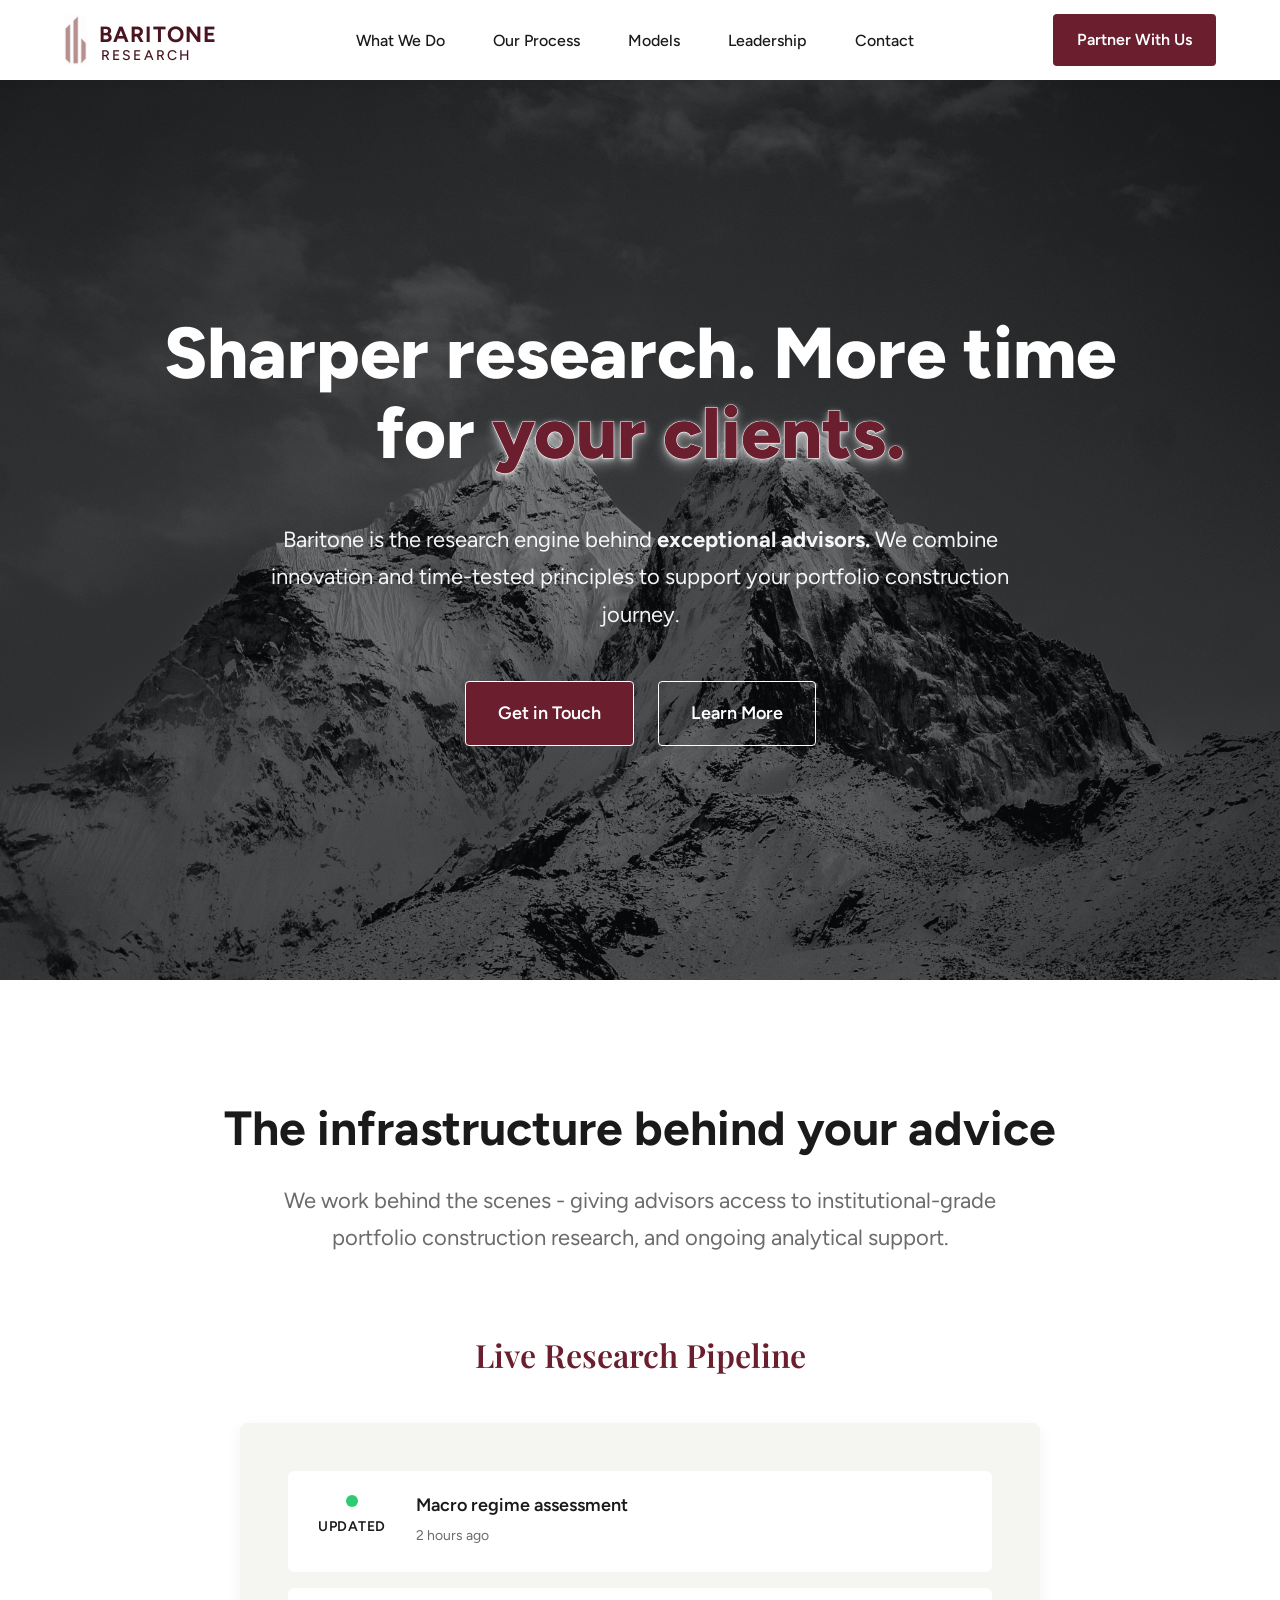
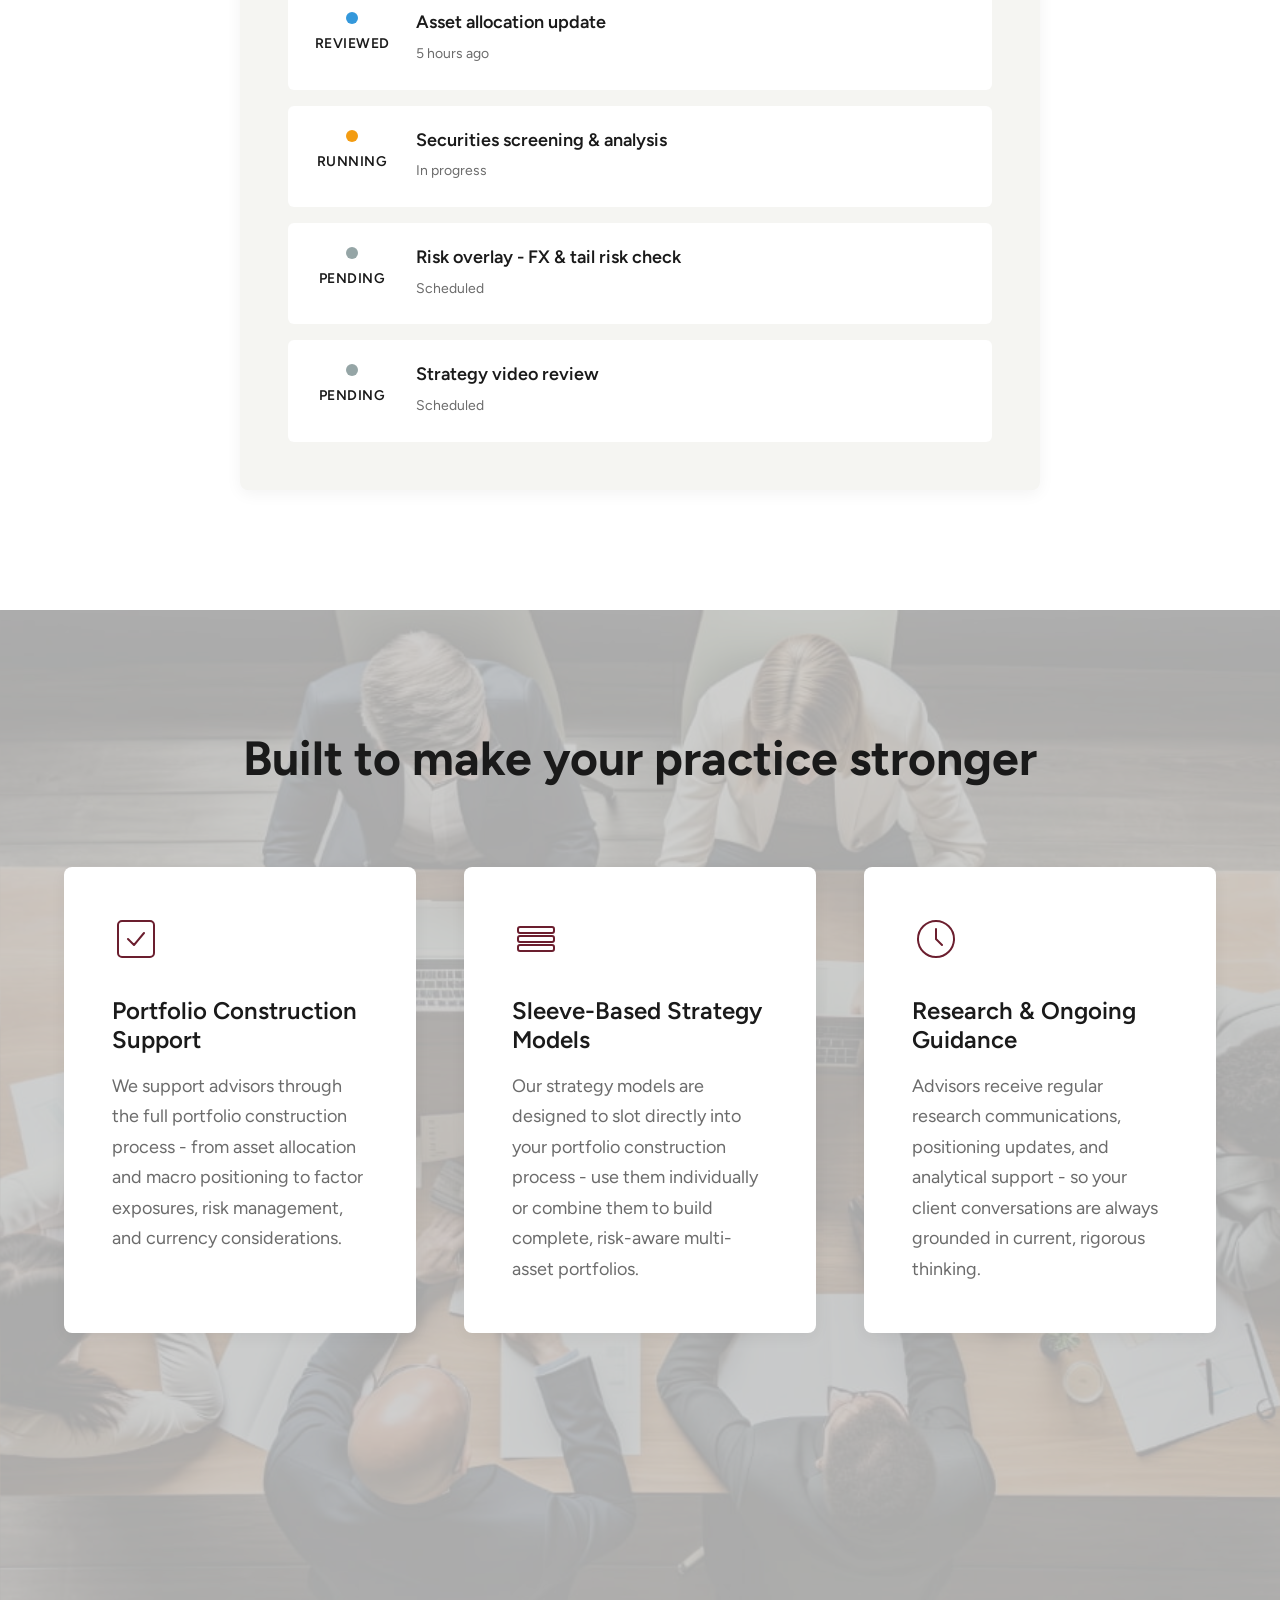
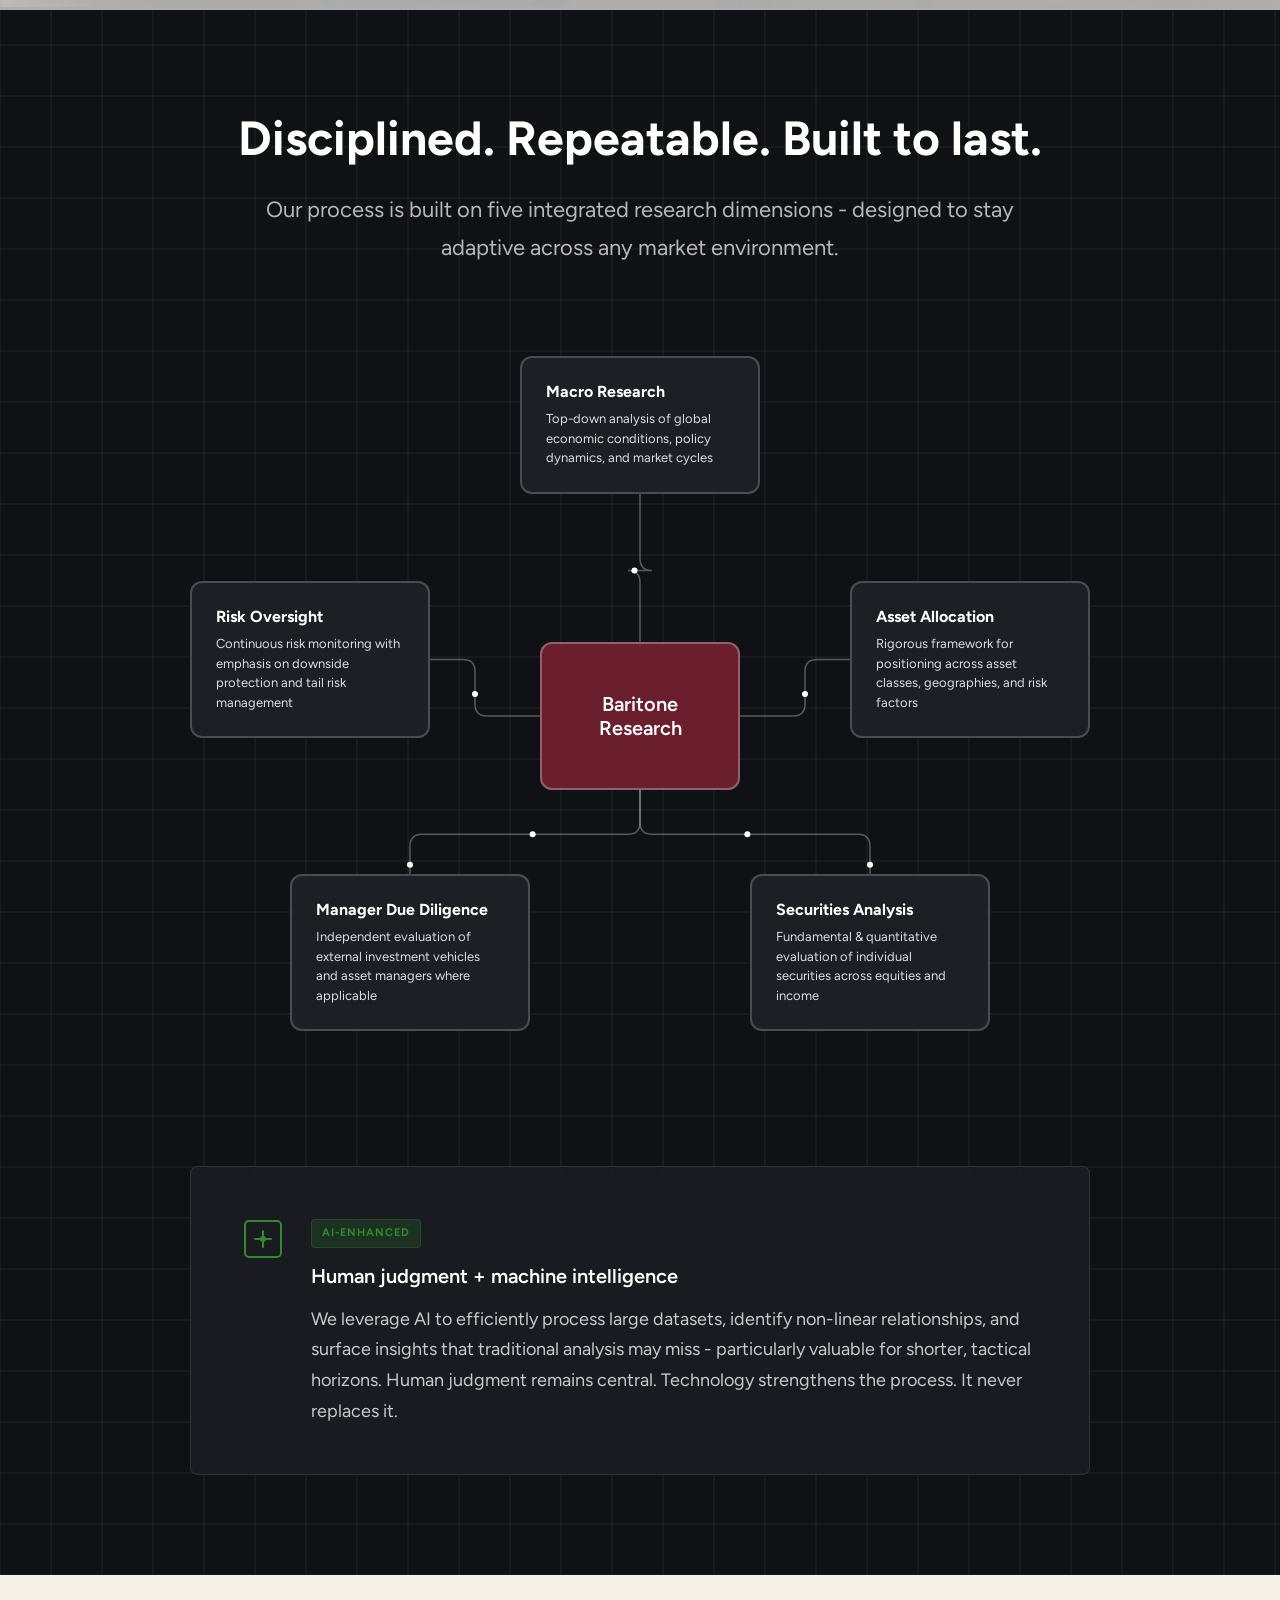
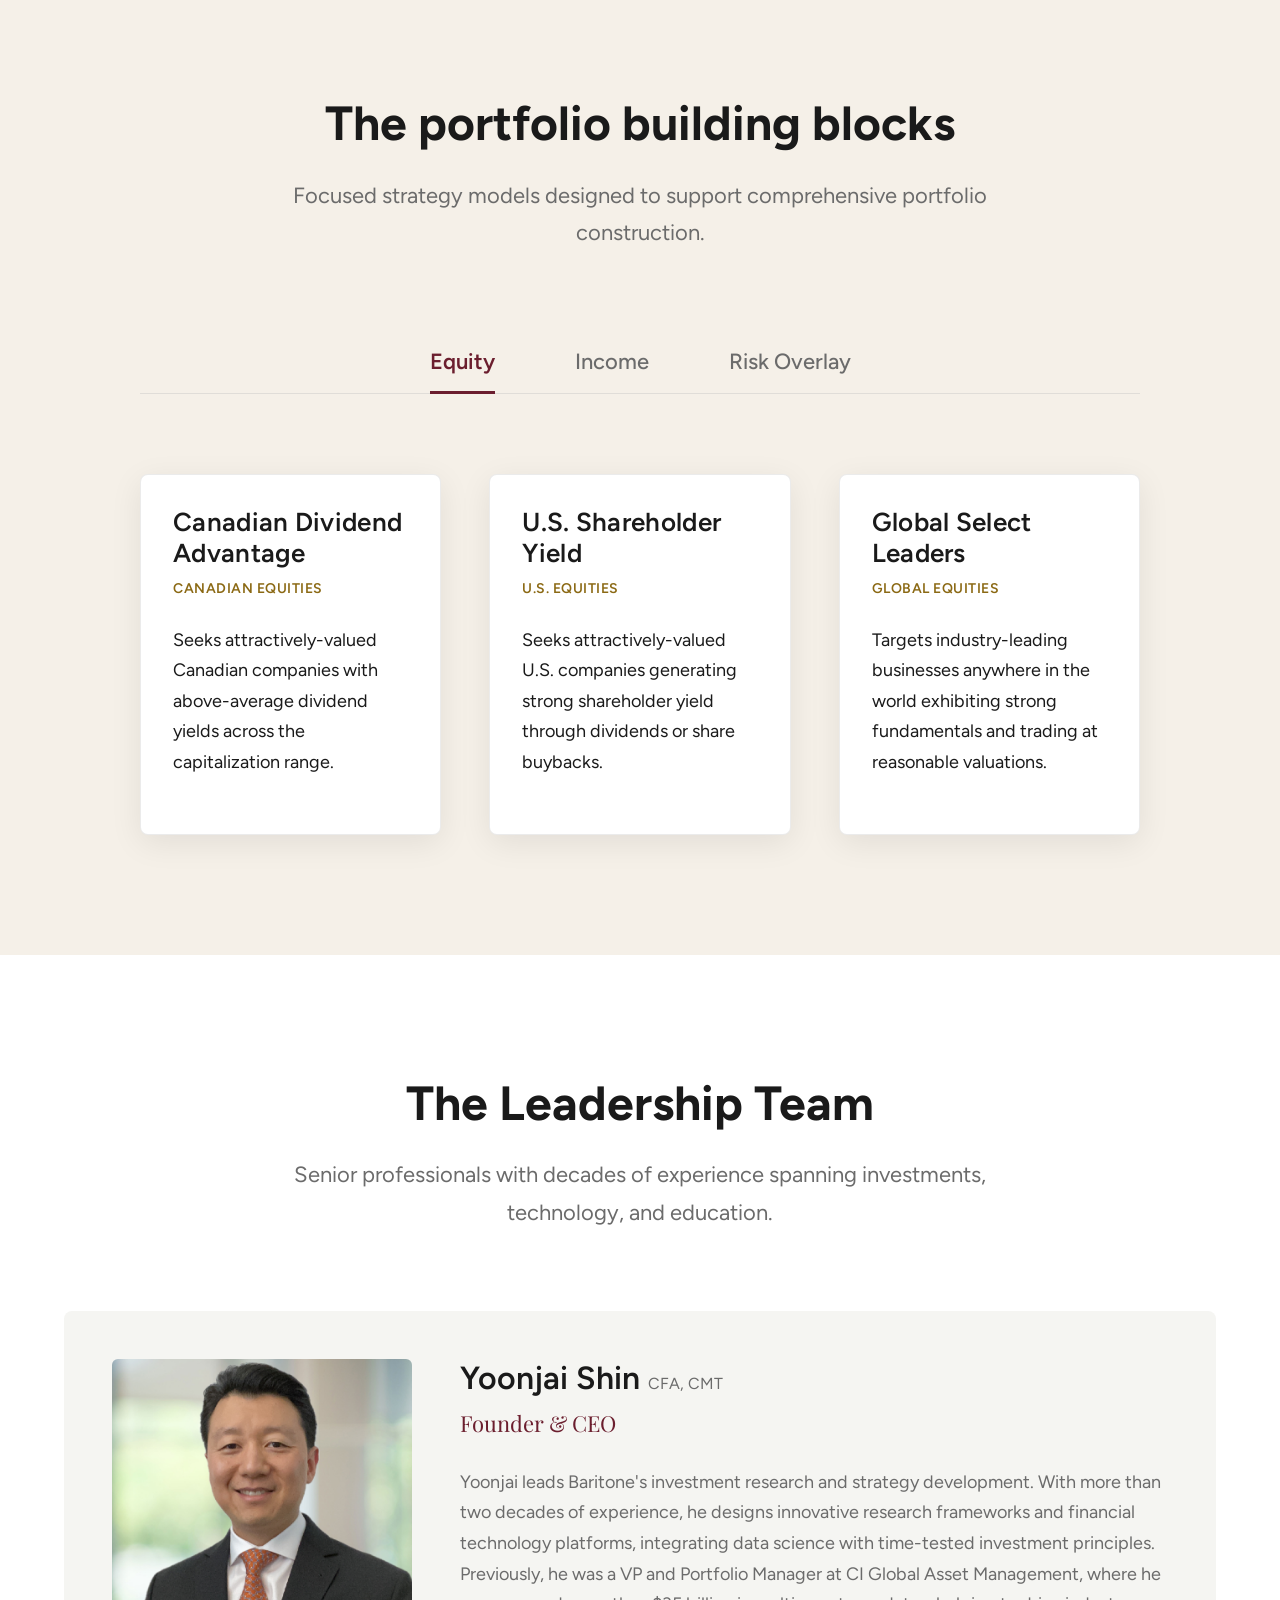
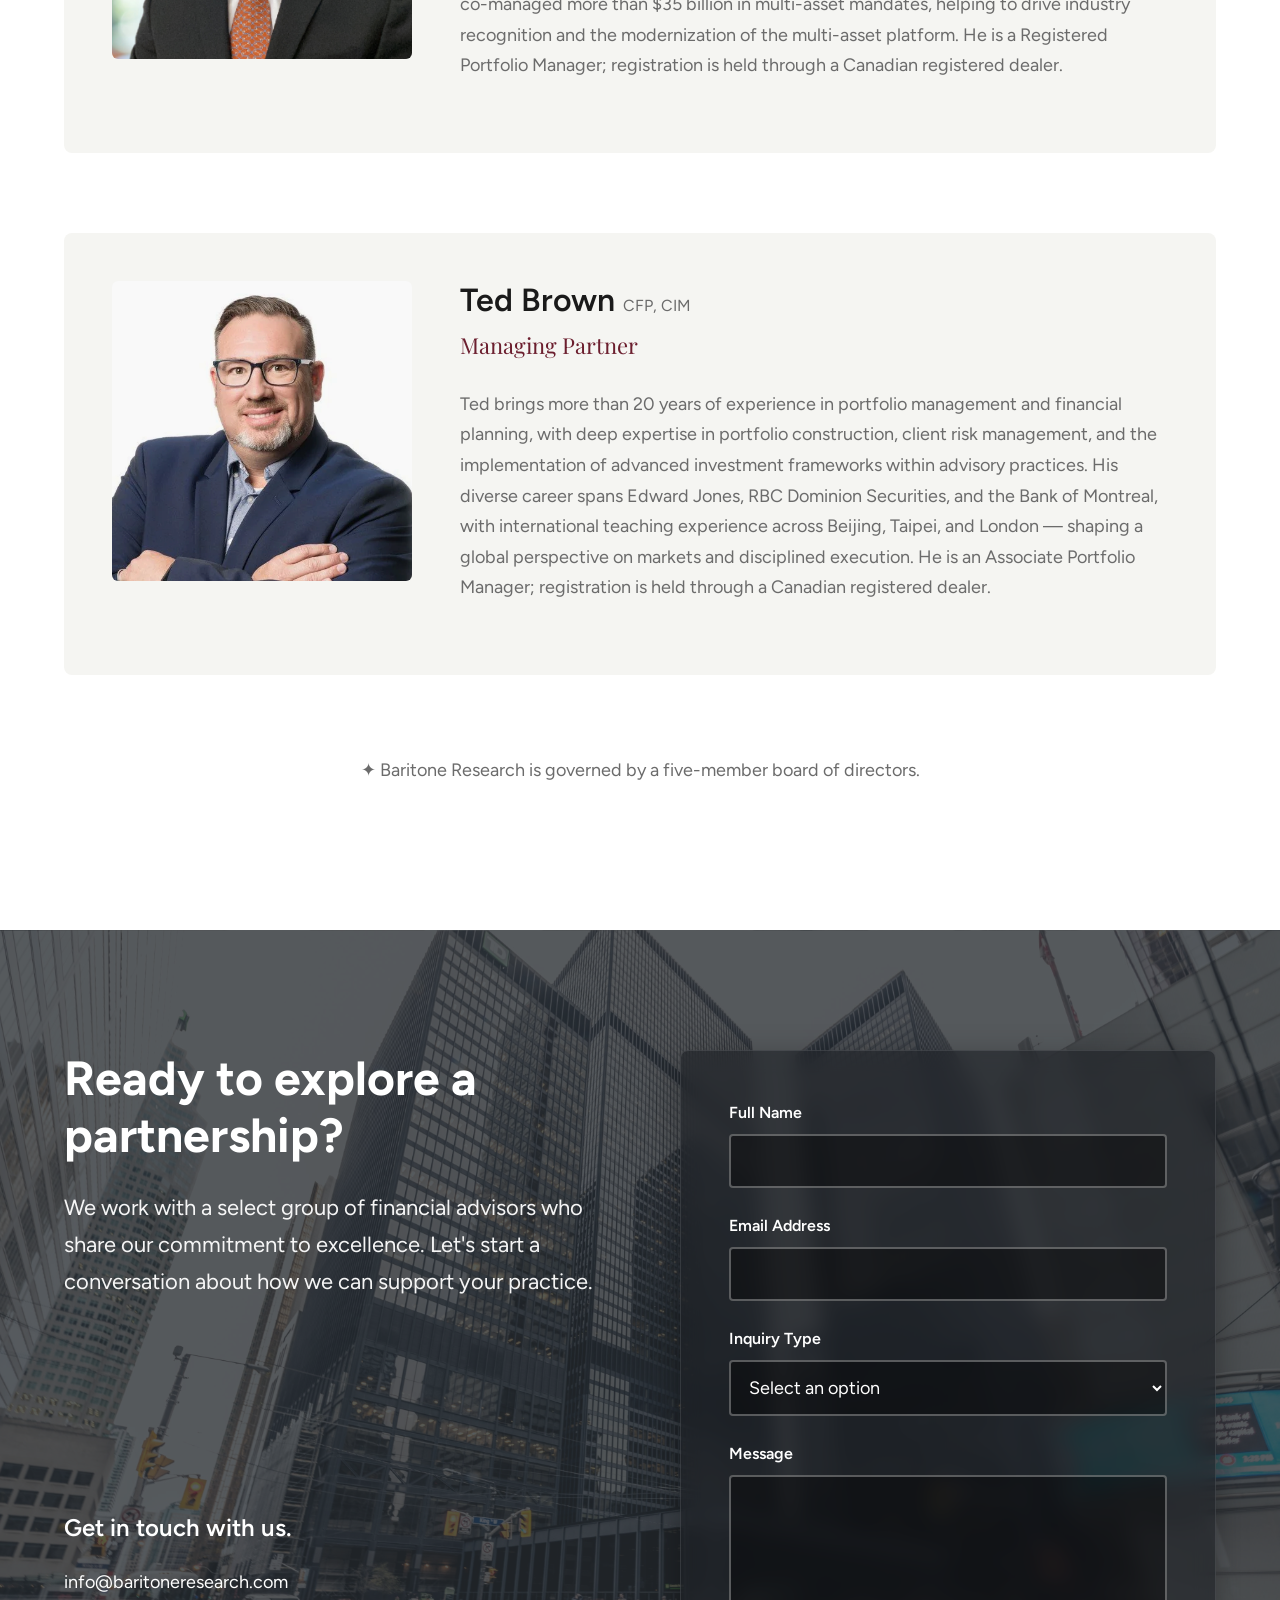
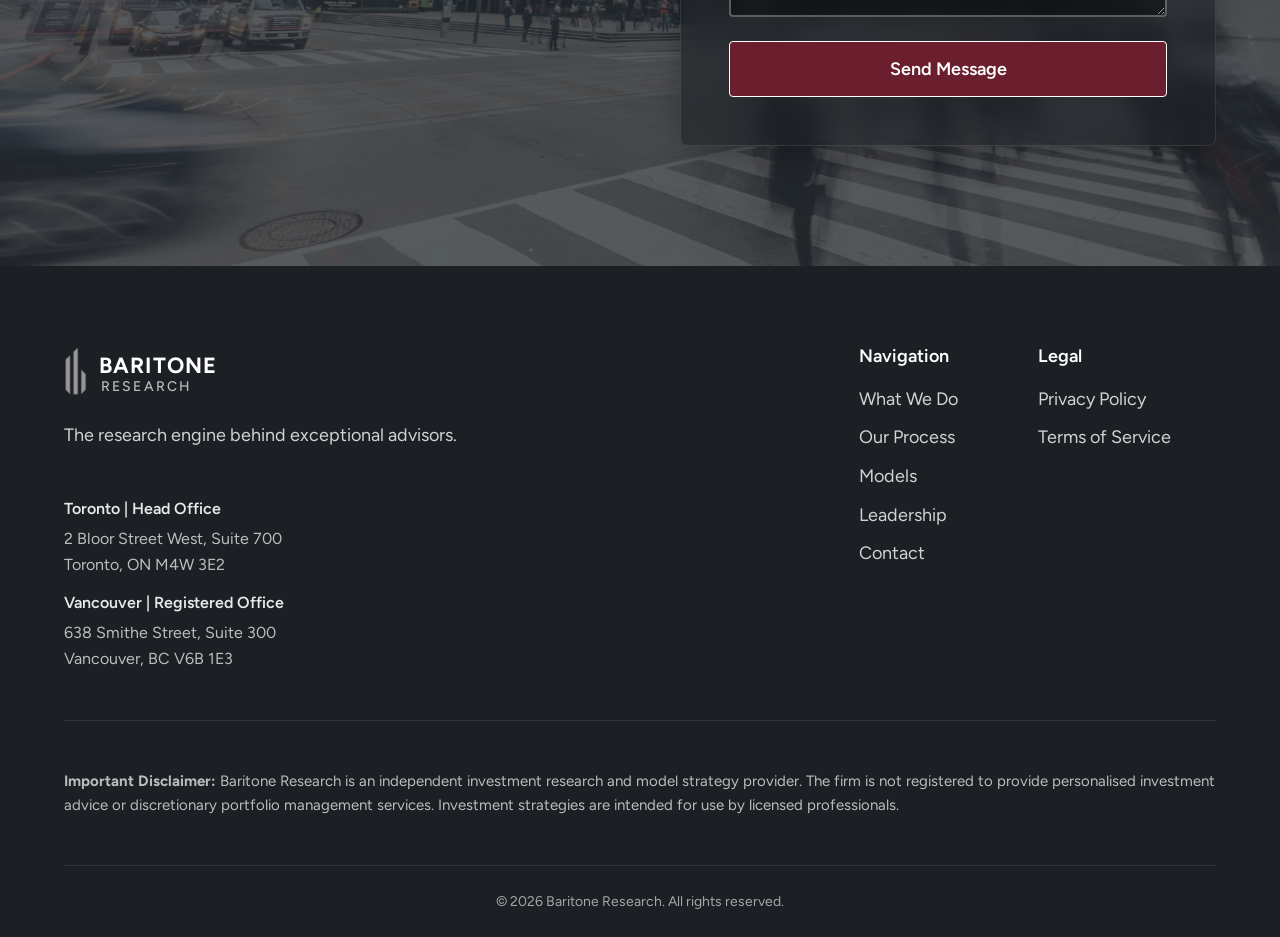
==== commit 8be40da9: "Update B logo color" ====
--- a/index.html
+++ b/index.html
@@ -209,7 +209,7 @@
                 
                 <div class="network-node outer-node" id="node-2" data-node="2">
                     <h4>Securities Analysis</h4>
-                    <p>Fundamental & quantitative evaluation of individual securities across equities and fixed income</p>
+                    <p>Fundamental & quantitative evaluation of individual securities across equities and income</p>
                 </div>
                 
                 <div class="network-node outer-node" id="node-3" data-node="3">
--- a/styles.css
+++ b/styles.css
@@ -927,14 +927,14 @@
     gap: var(--spacing-sm);
 }
 
-.mobile-network-card {
-    background: rgba(28, 31, 36, 0.6);
-    backdrop-filter: blur(10px);
-    border: 1px solid rgba(255, 255, 255, 0.1);
-    border-radius: 8px;
-    overflow: hidden;
-    transition: all 0.3s ease;
-}
+    .mobile-network-card {
+        background: rgba(28, 31, 36, 0.6);
+        backdrop-filter: blur(10px);
+        border: 1px solid rgba(255, 255, 255, 0.25);
+        border-radius: 8px;
+        overflow: hidden;
+        transition: all 0.3s ease;
+    }
 
 .mobile-network-card.expanded {
     background: rgba(28, 31, 36, 0.8);
@@ -1070,6 +1070,7 @@
     border-bottom: 1px solid var(--color-border);
     padding-bottom: 0;
 }
+
 
 .tab-button {
     padding: 16px 0;
@@ -1097,6 +1098,28 @@
     font-weight: 600;
 }
 
+/* Desktop: Thicker active tab underline with fade-in animation */
+@media (min-width: 768px) {
+    .tab-button {
+        border-bottom-width: 3px;
+    }
+    
+    .tab-button.active {
+        animation: tabFadeIn 0.3s ease-in;
+    }
+}
+
+@keyframes tabFadeIn {
+    from {
+        opacity: 0;
+        border-bottom-color: transparent;
+    }
+    to {
+        opacity: 1;
+        border-bottom-color: var(--color-primary);
+    }
+}
+
 .tab-content {
     display: none;
     animation: fadeIn 0.4s ease;
@@ -1139,6 +1162,25 @@
 .strategy-card h3 {
     font-size: var(--font-size-h4);
     margin-bottom: var(--spacing-xs);
+}
+
+/* Desktop enhancements for strategy cards */
+@media (min-width: 768px) {
+    .strategy-card {
+        border: 1px solid rgba(0, 0, 0, 0.08);
+        padding: 32px;
+        box-shadow: 0 8px 32px rgba(0, 0, 0, 0.08);
+    }
+    
+    .strategy-card:hover {
+        transform: translateY(-8px);
+        box-shadow: 0 24px 48px rgba(0, 0, 0, 0.18);
+    }
+    
+    .strategy-card h3 {
+        font-size: 26px;
+        letter-spacing: 0.3px;
+    }
 }
 
 .strategy-type {
@@ -1768,7 +1810,7 @@
     .tab-button {
         flex: 1;
         padding: 12px 8px;
-        font-size: 14px;
+        font-size: 16px;
     }
     
     .network-diagram-container {
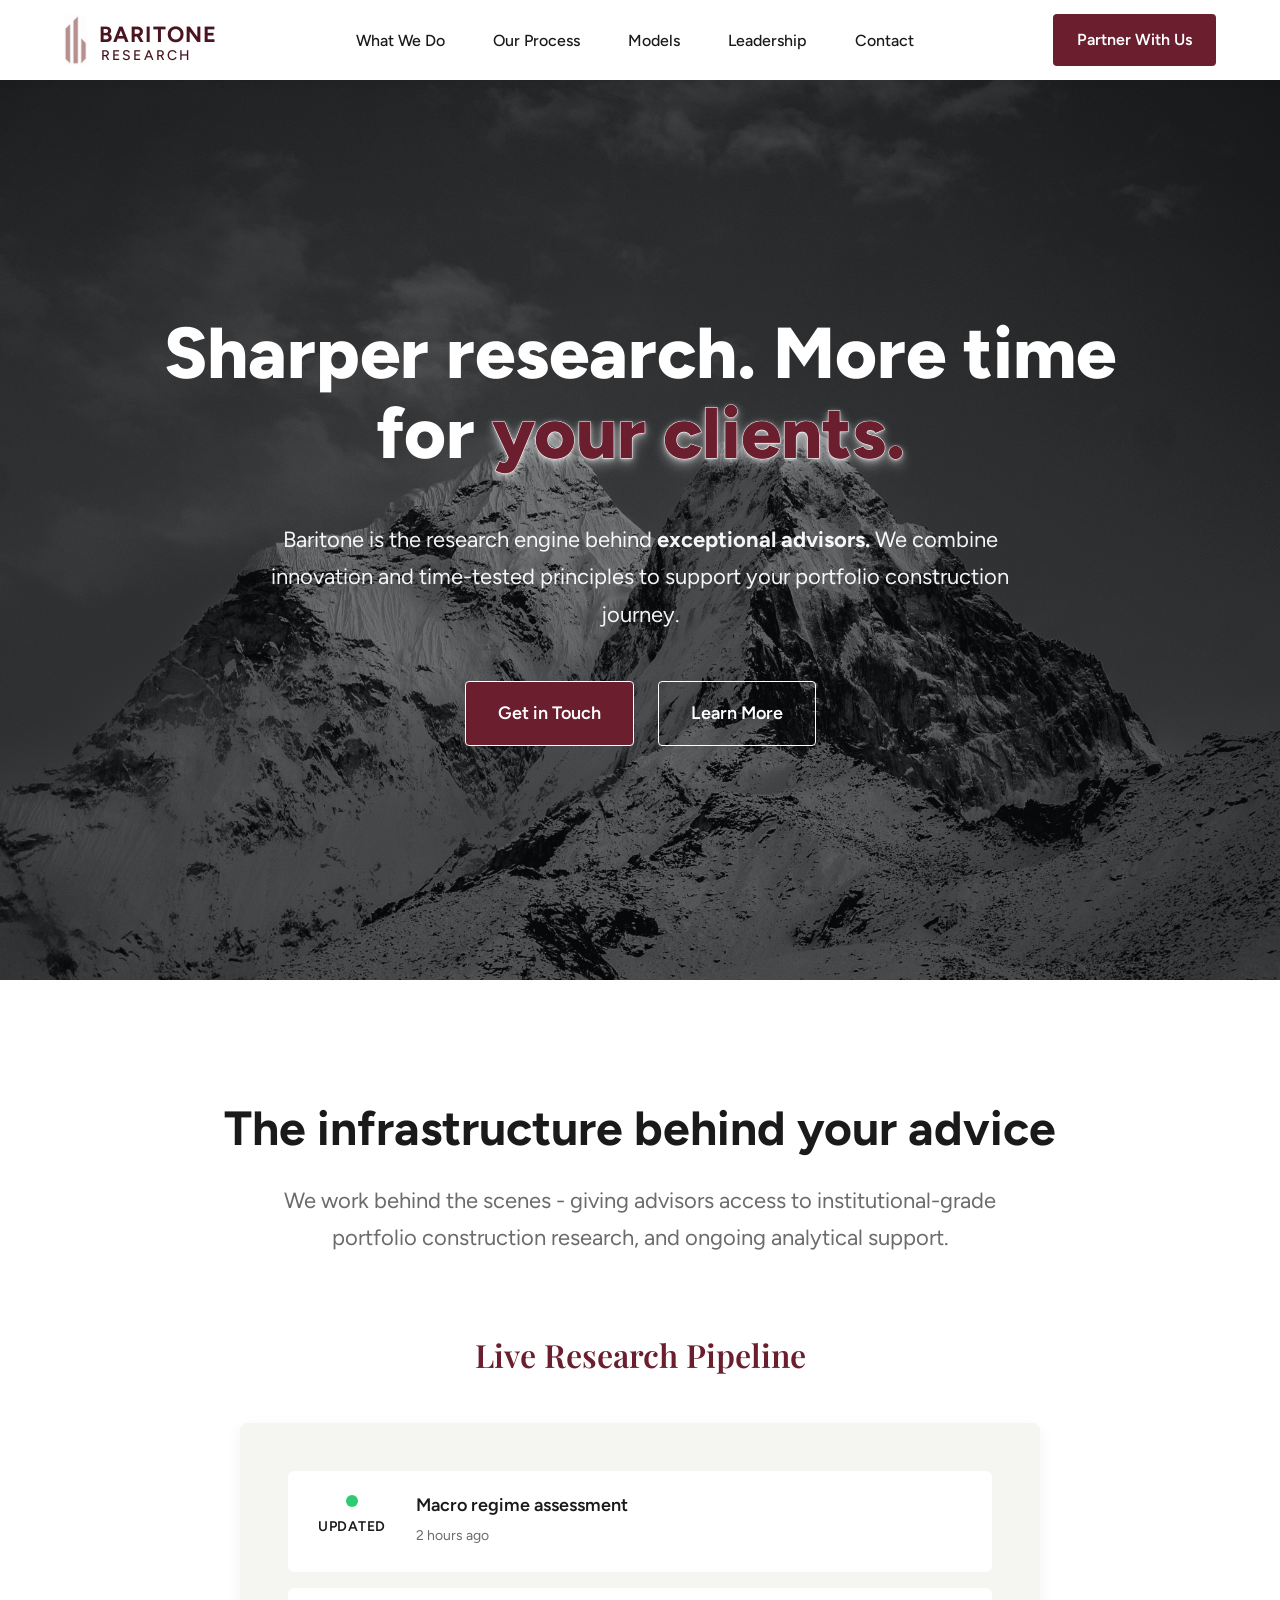
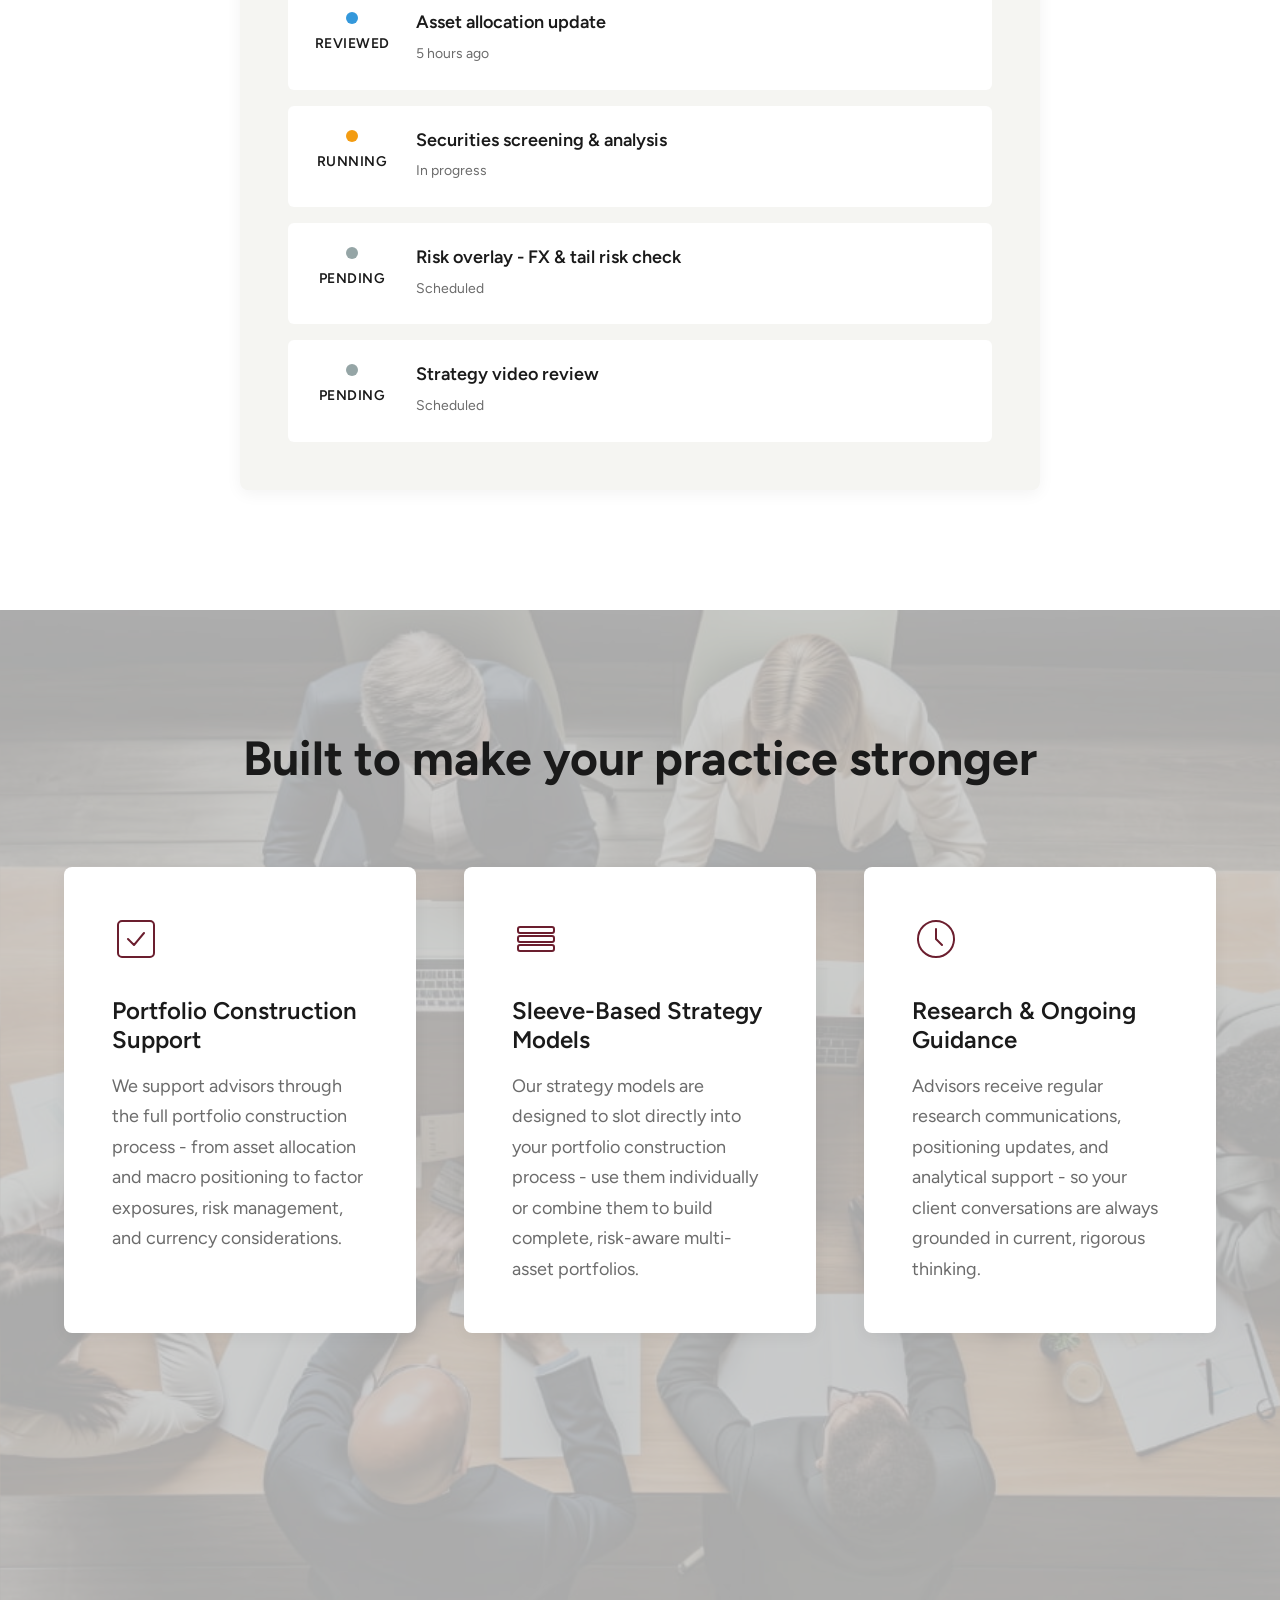
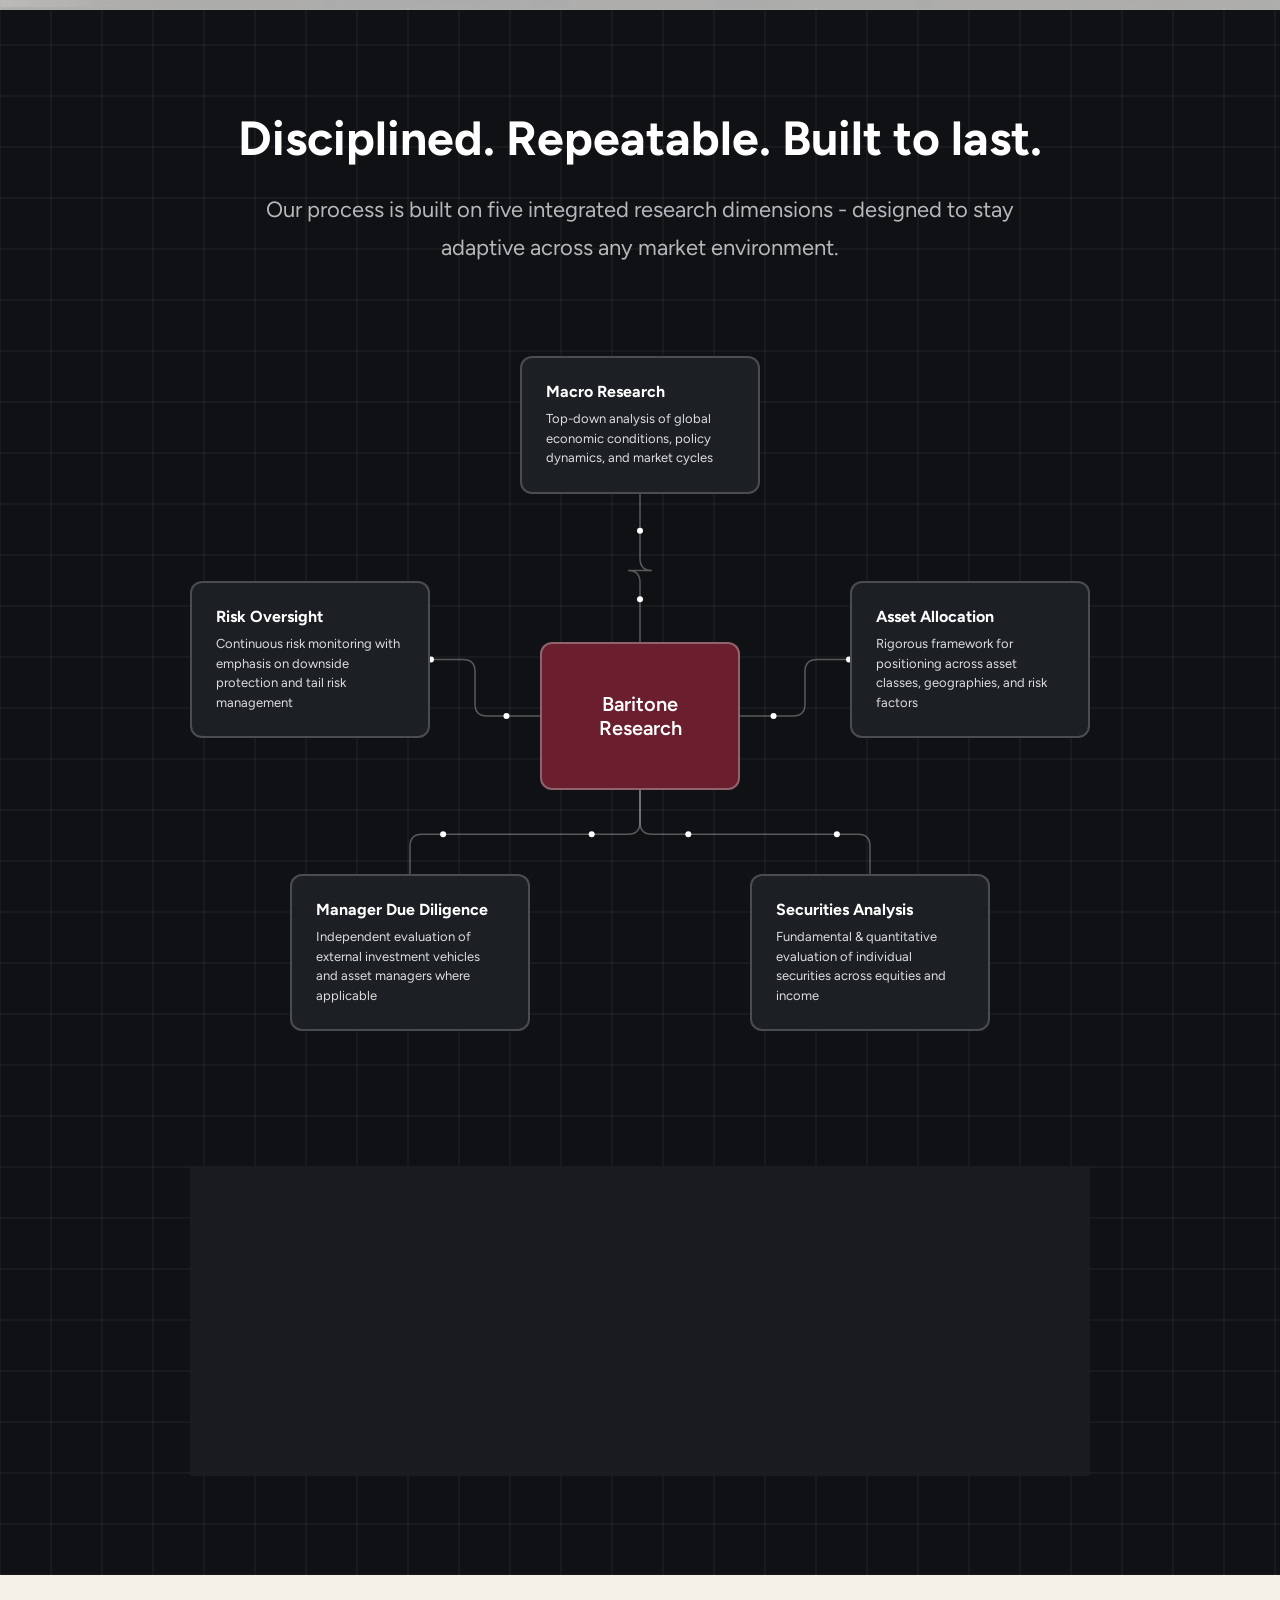
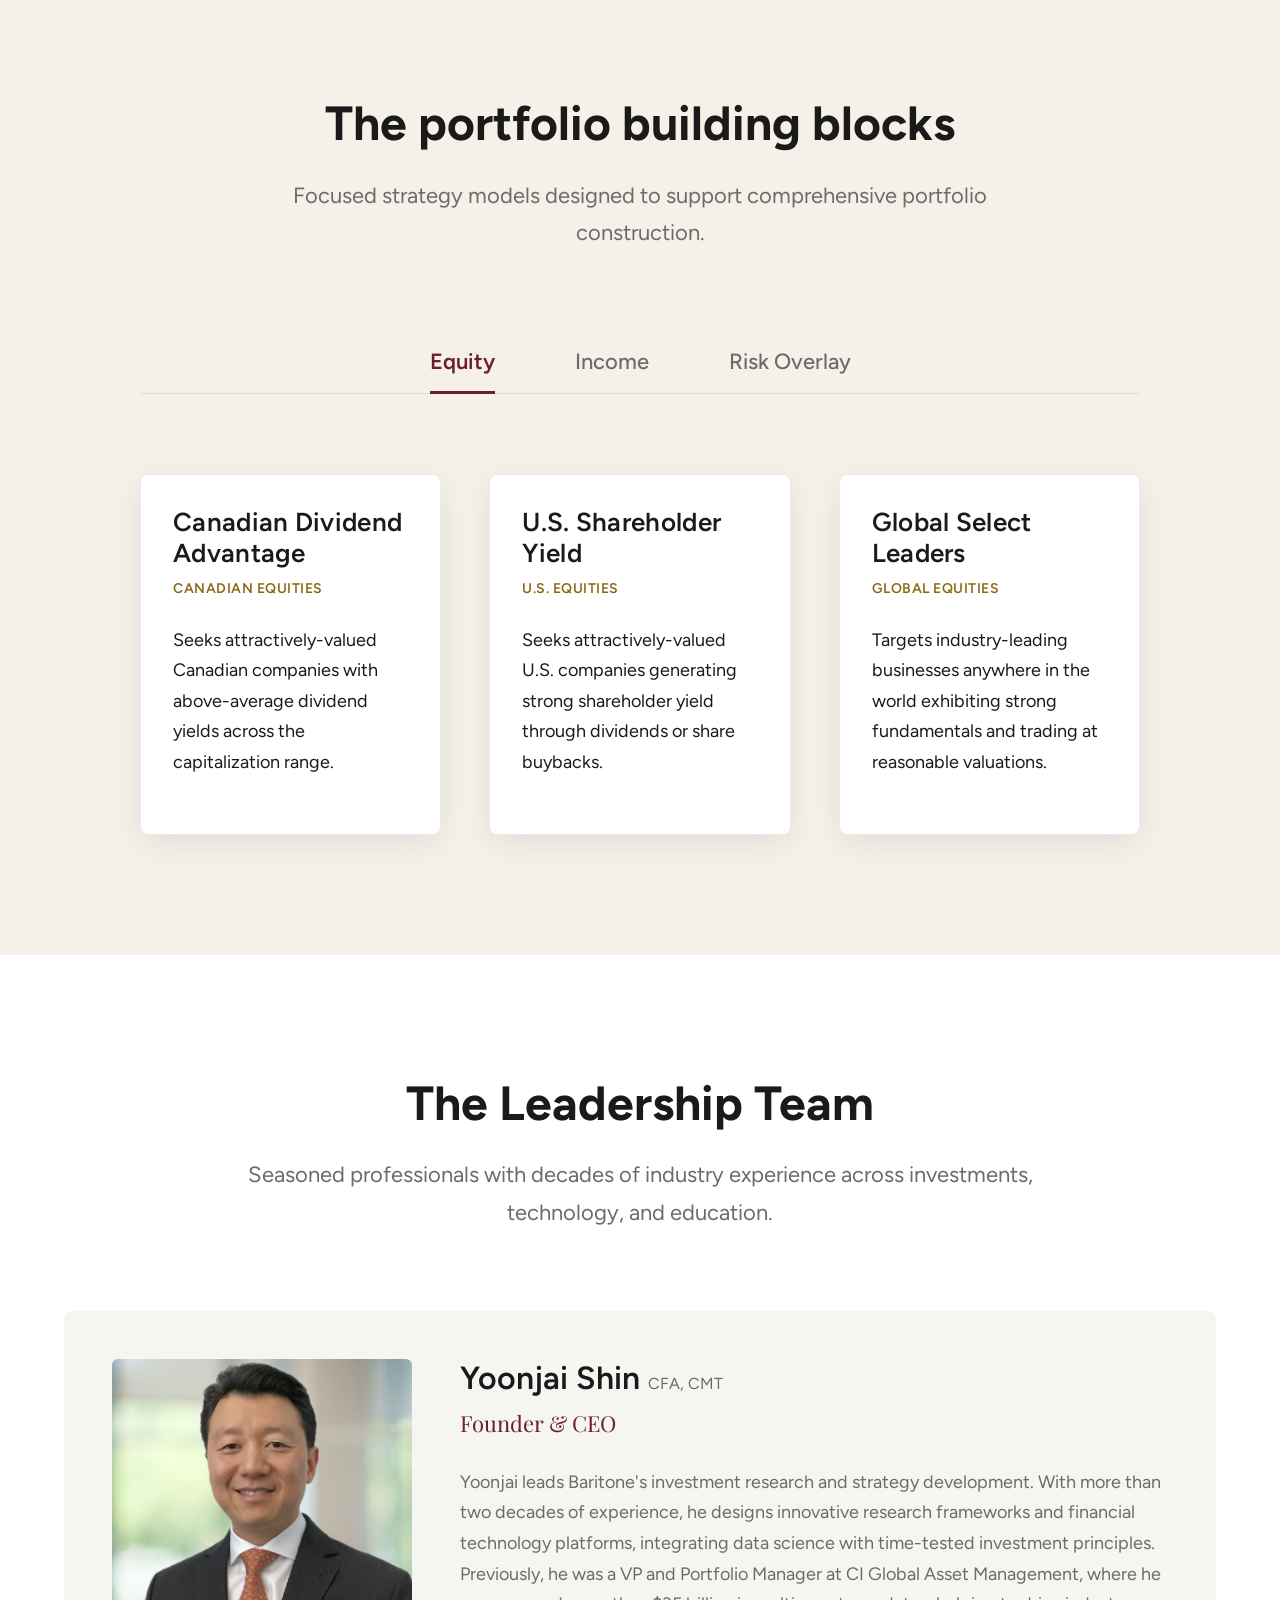
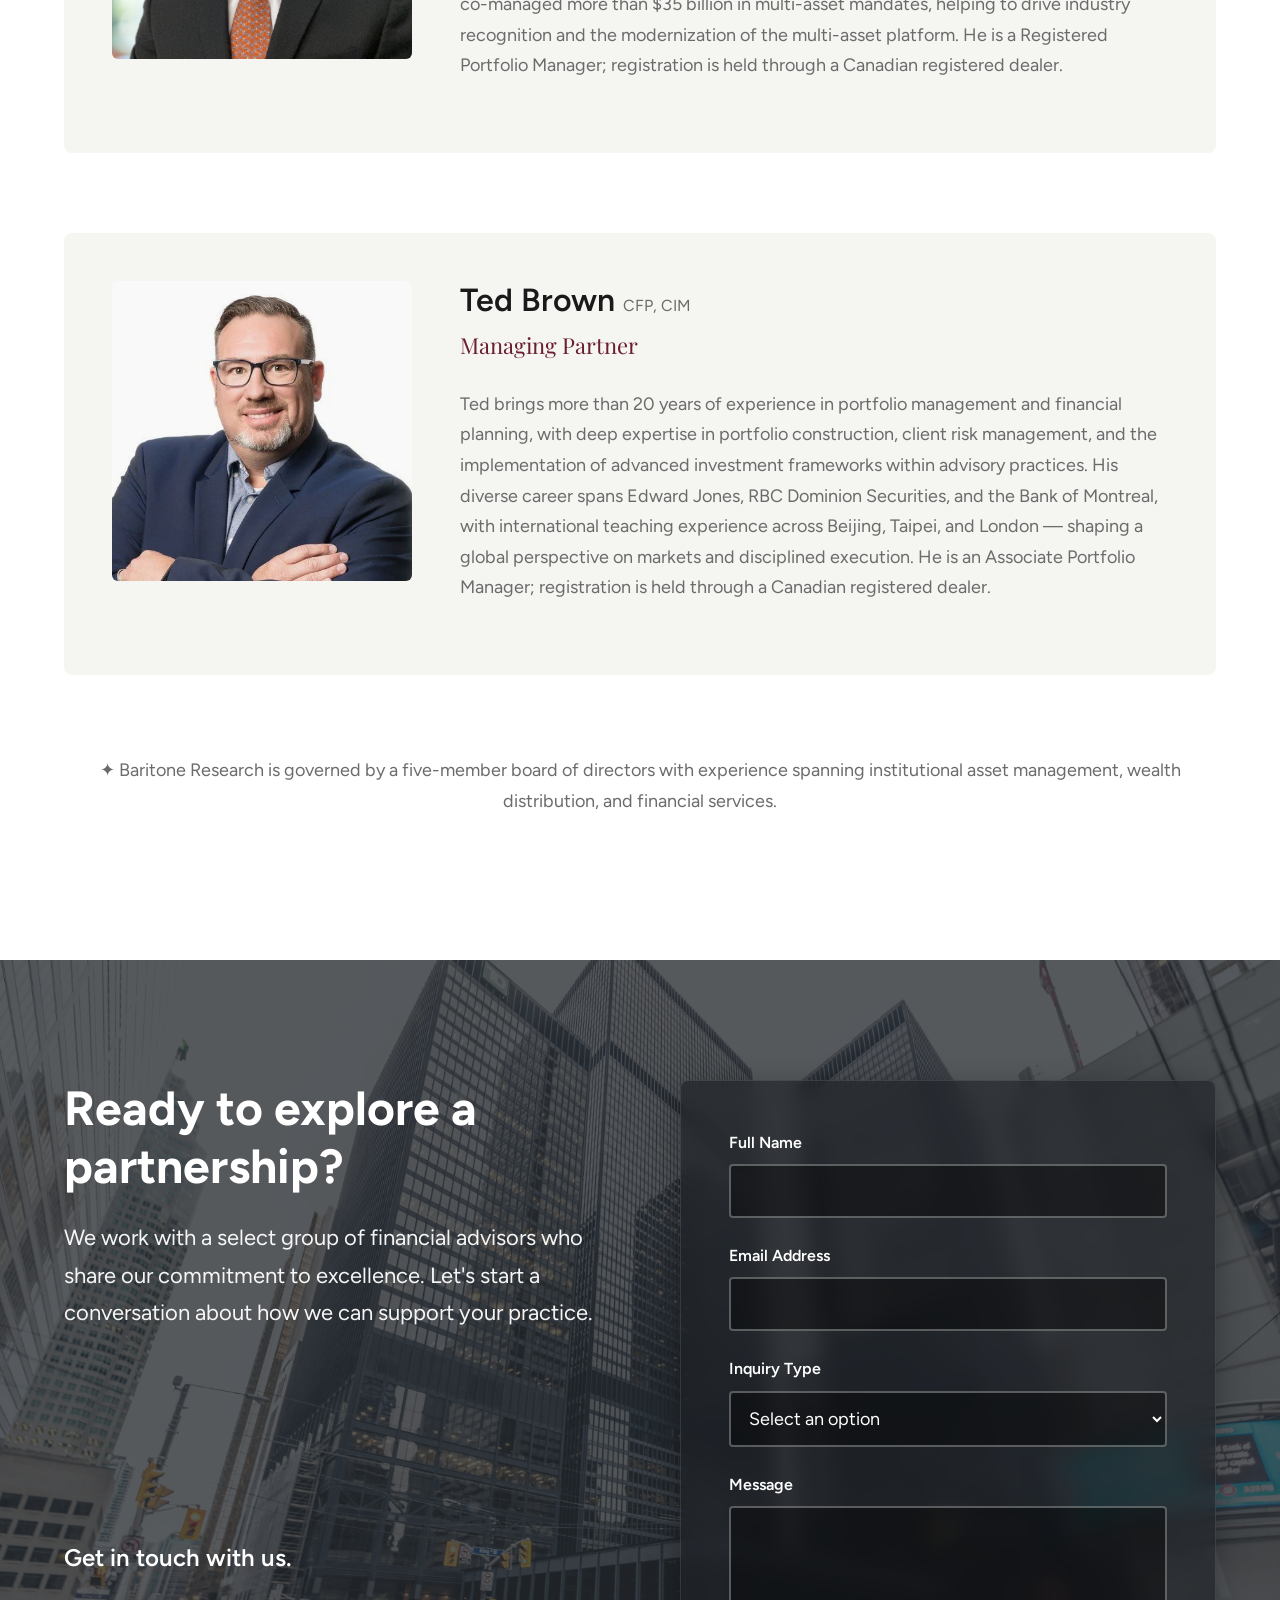
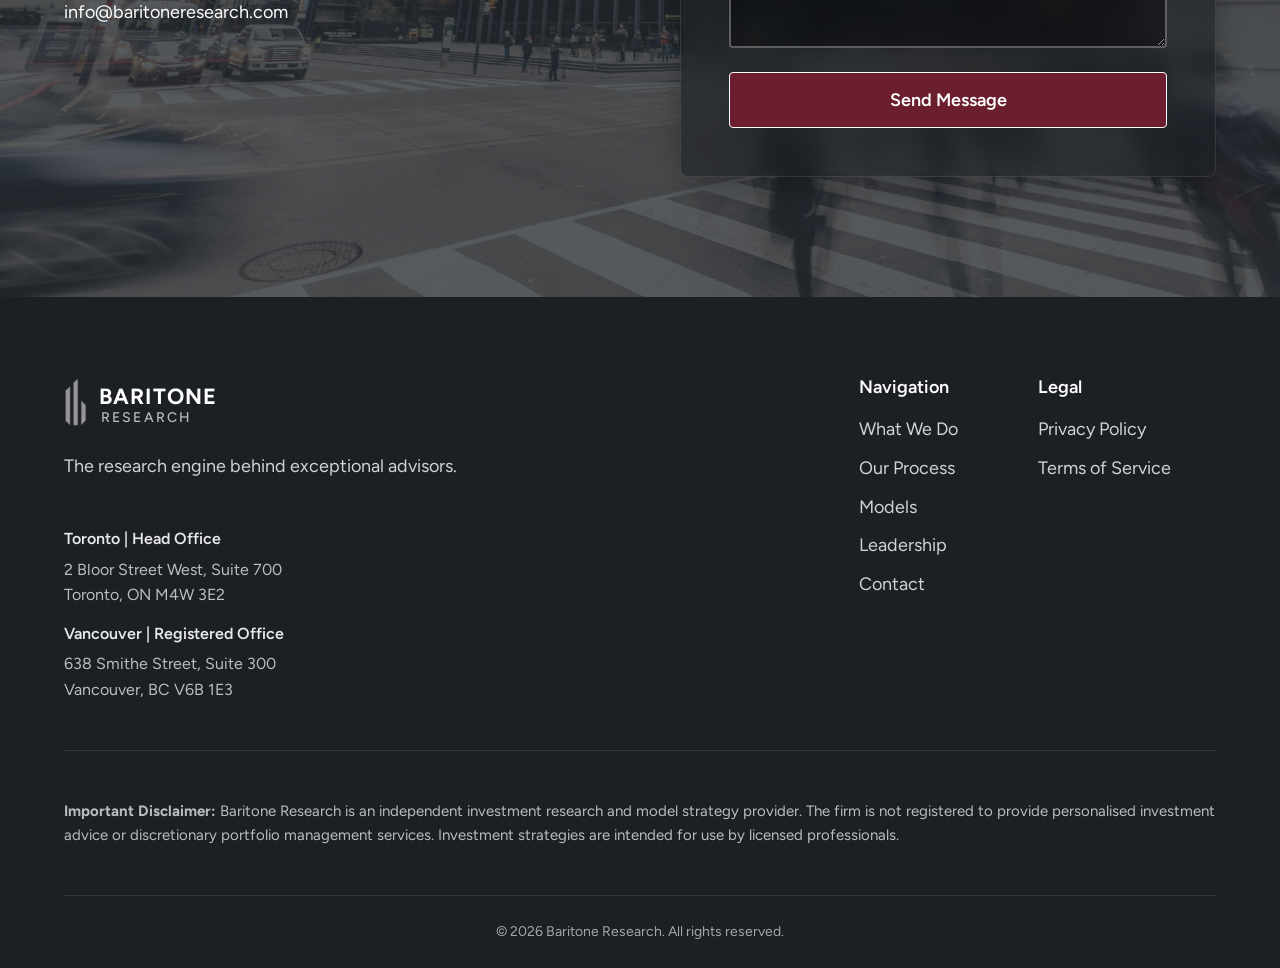
==== commit d9725da9: "your message here" ====
--- a/index.html
+++ b/index.html
@@ -319,7 +319,7 @@
         <div class="container">
             <div class="section-header">
                 <h2>The Leadership Team</h2>
-                <p class="section-intro">Senior professionals with decades of experience spanning investments, technology, and education.</p>
+                <p class="section-intro">Seasoned professionals with decades of industry experience across investments, technology, and education.</p>
             </div>
 
             <div class="leadership-cards">
@@ -352,7 +352,7 @@
             
             <div class="board-governance">
                 <p></p>
-                <p>✦ Baritone Research is governed by a five-member board of directors.</p>
+                <p>✦ Baritone Research is governed by a five-member board of directors with experience spanning institutional asset management, wealth distribution, and financial services.</p>
             </div>
             </div>
         </div>
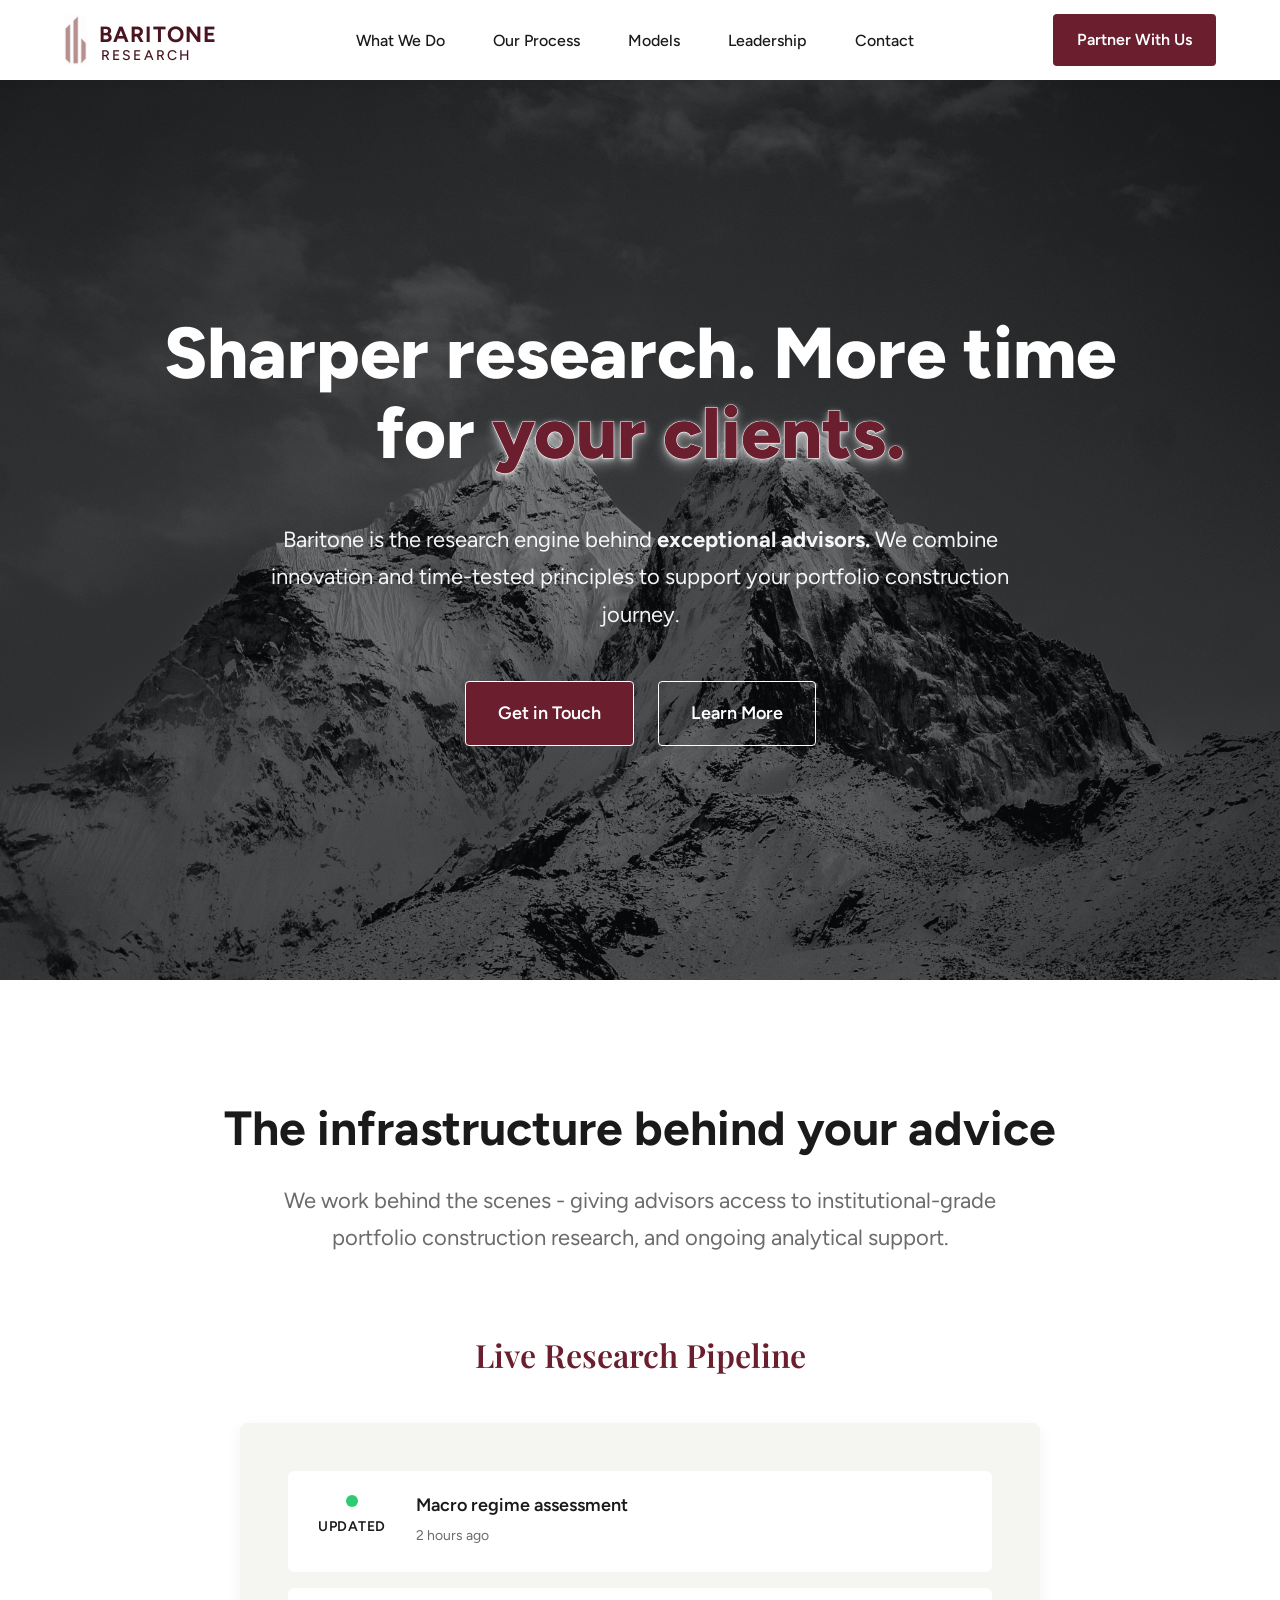
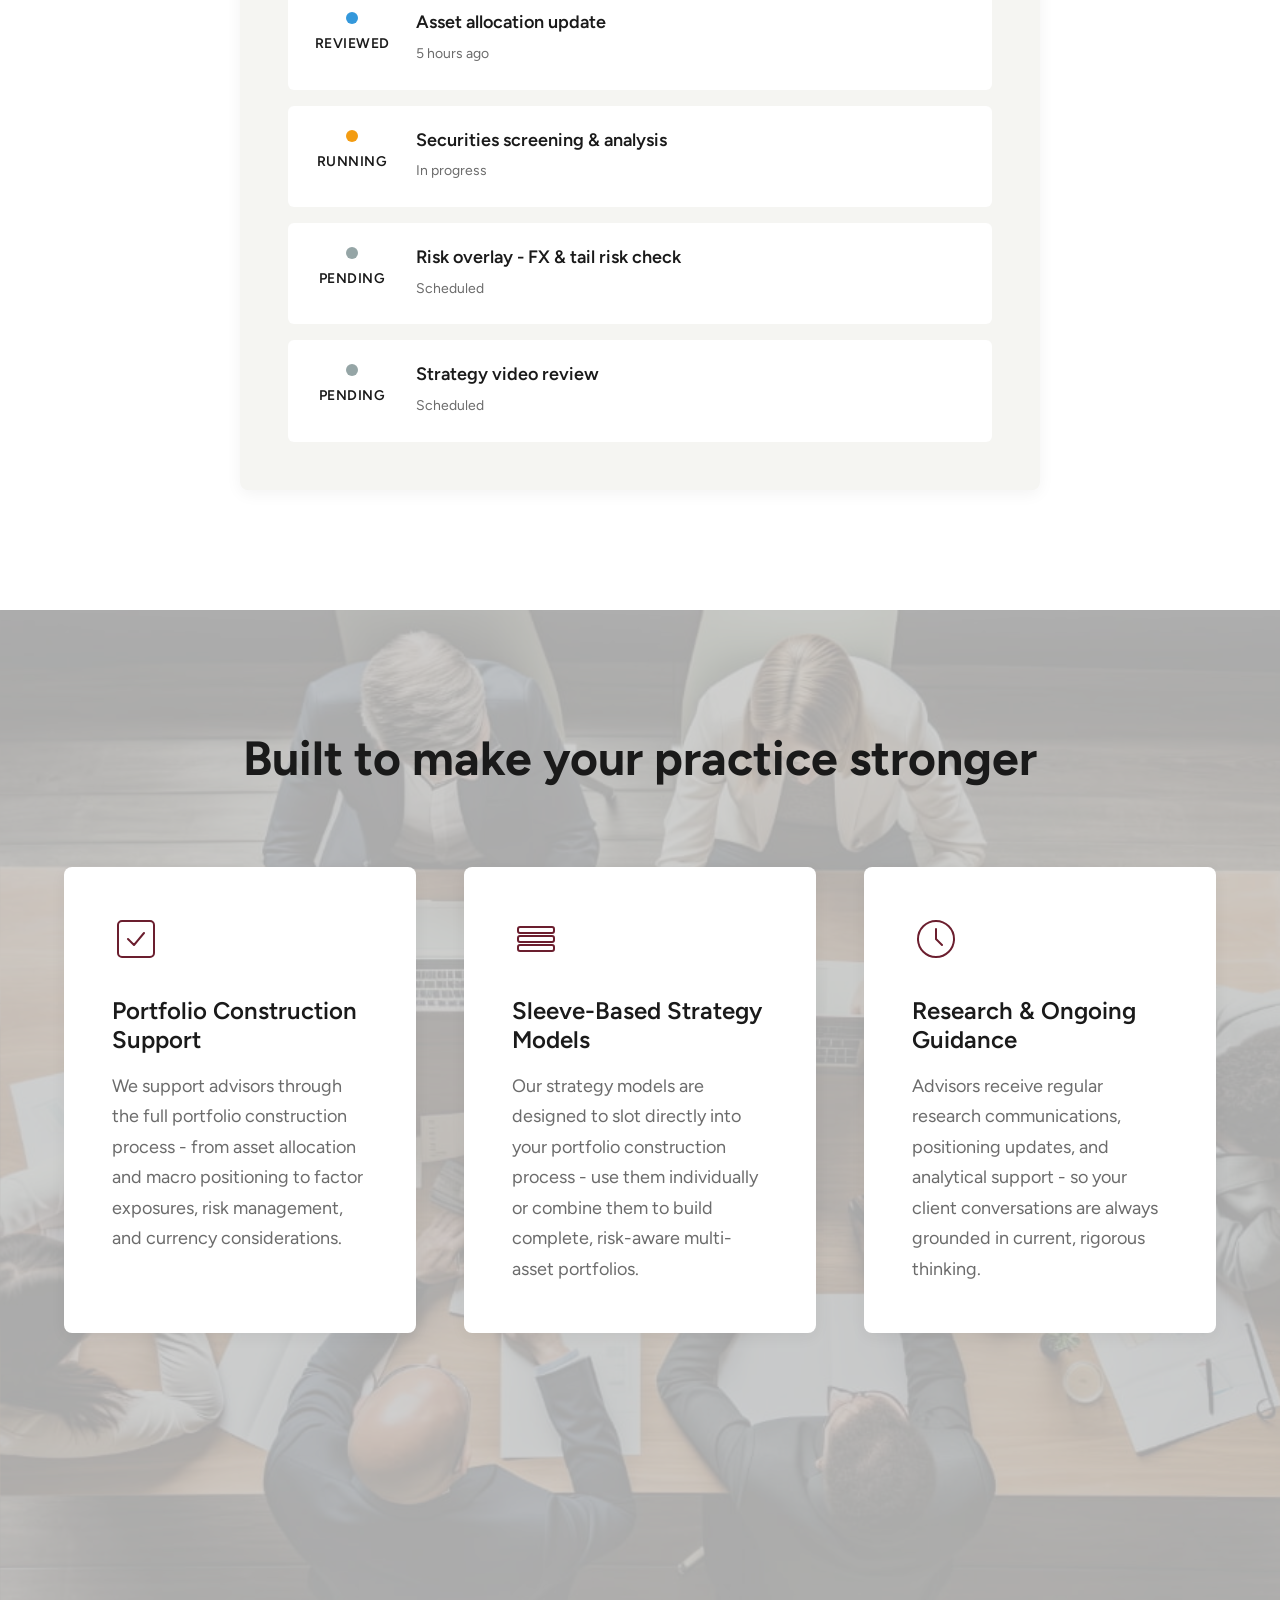
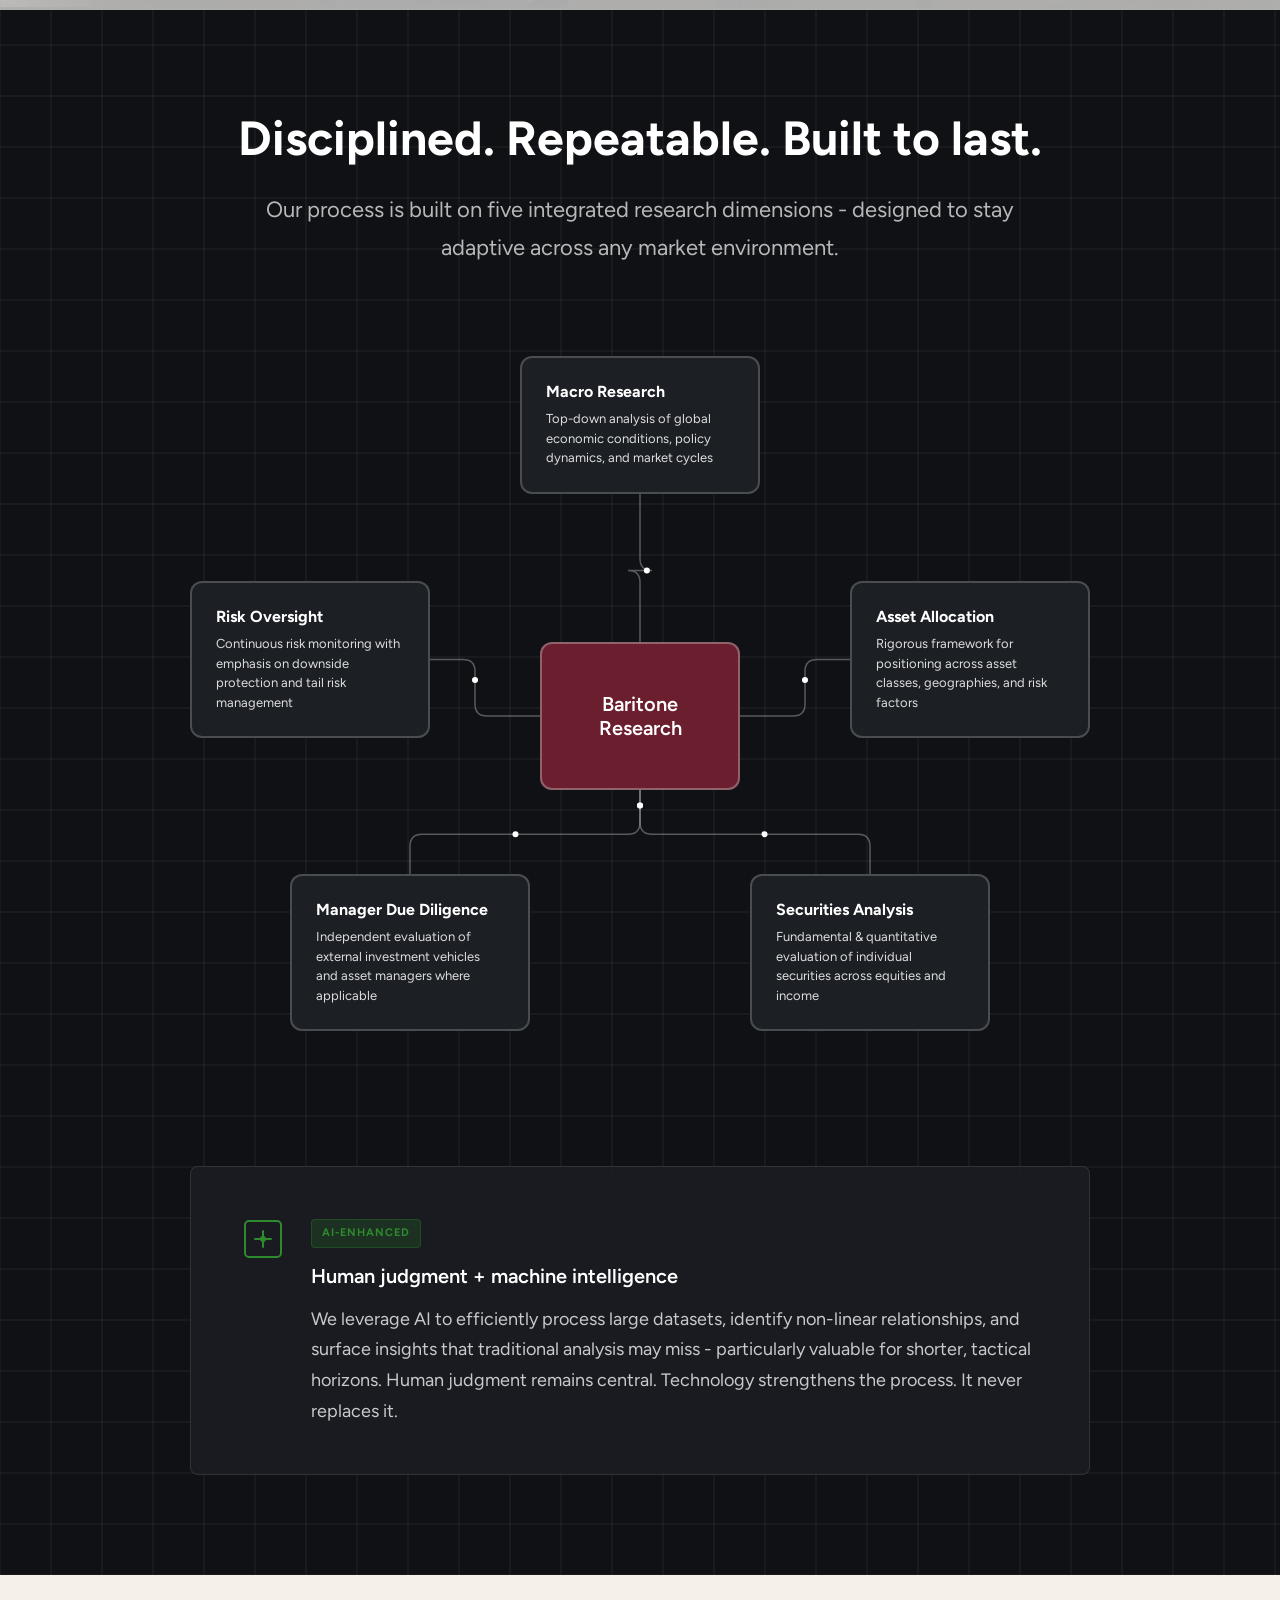
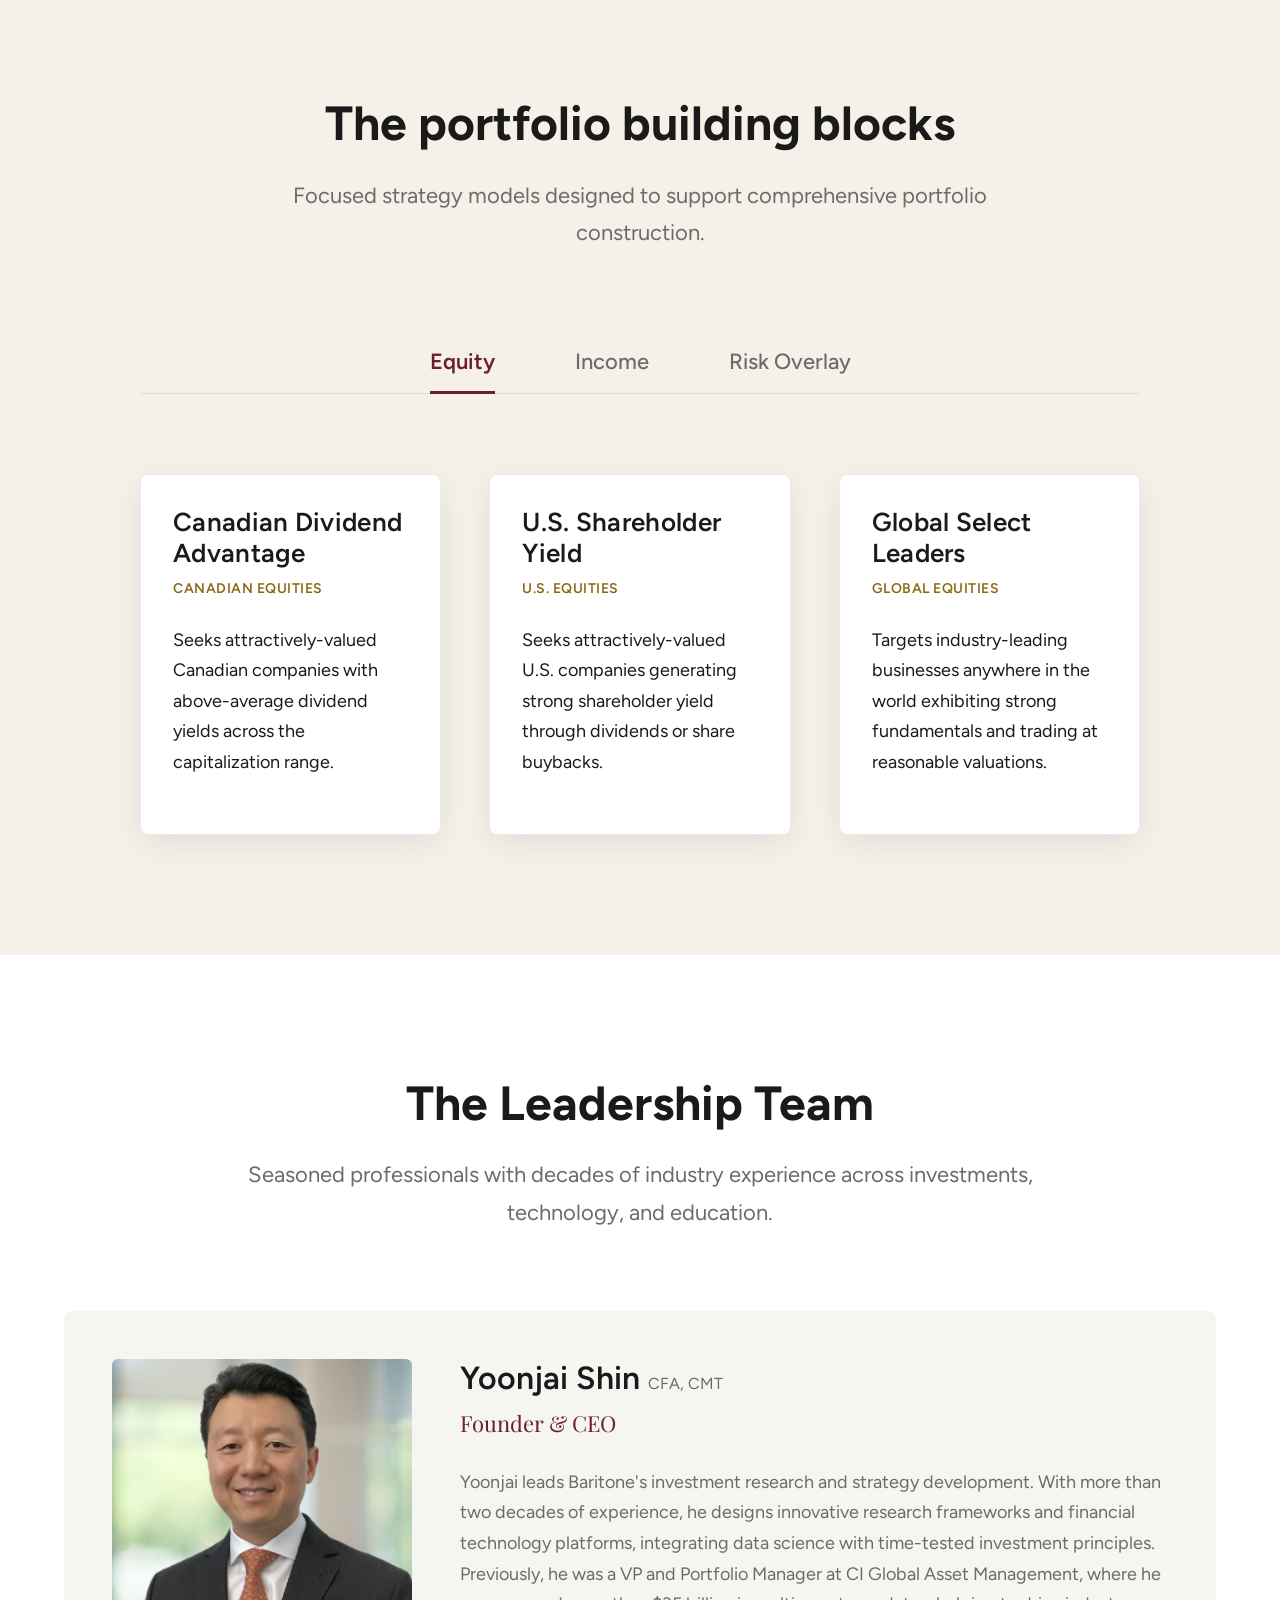
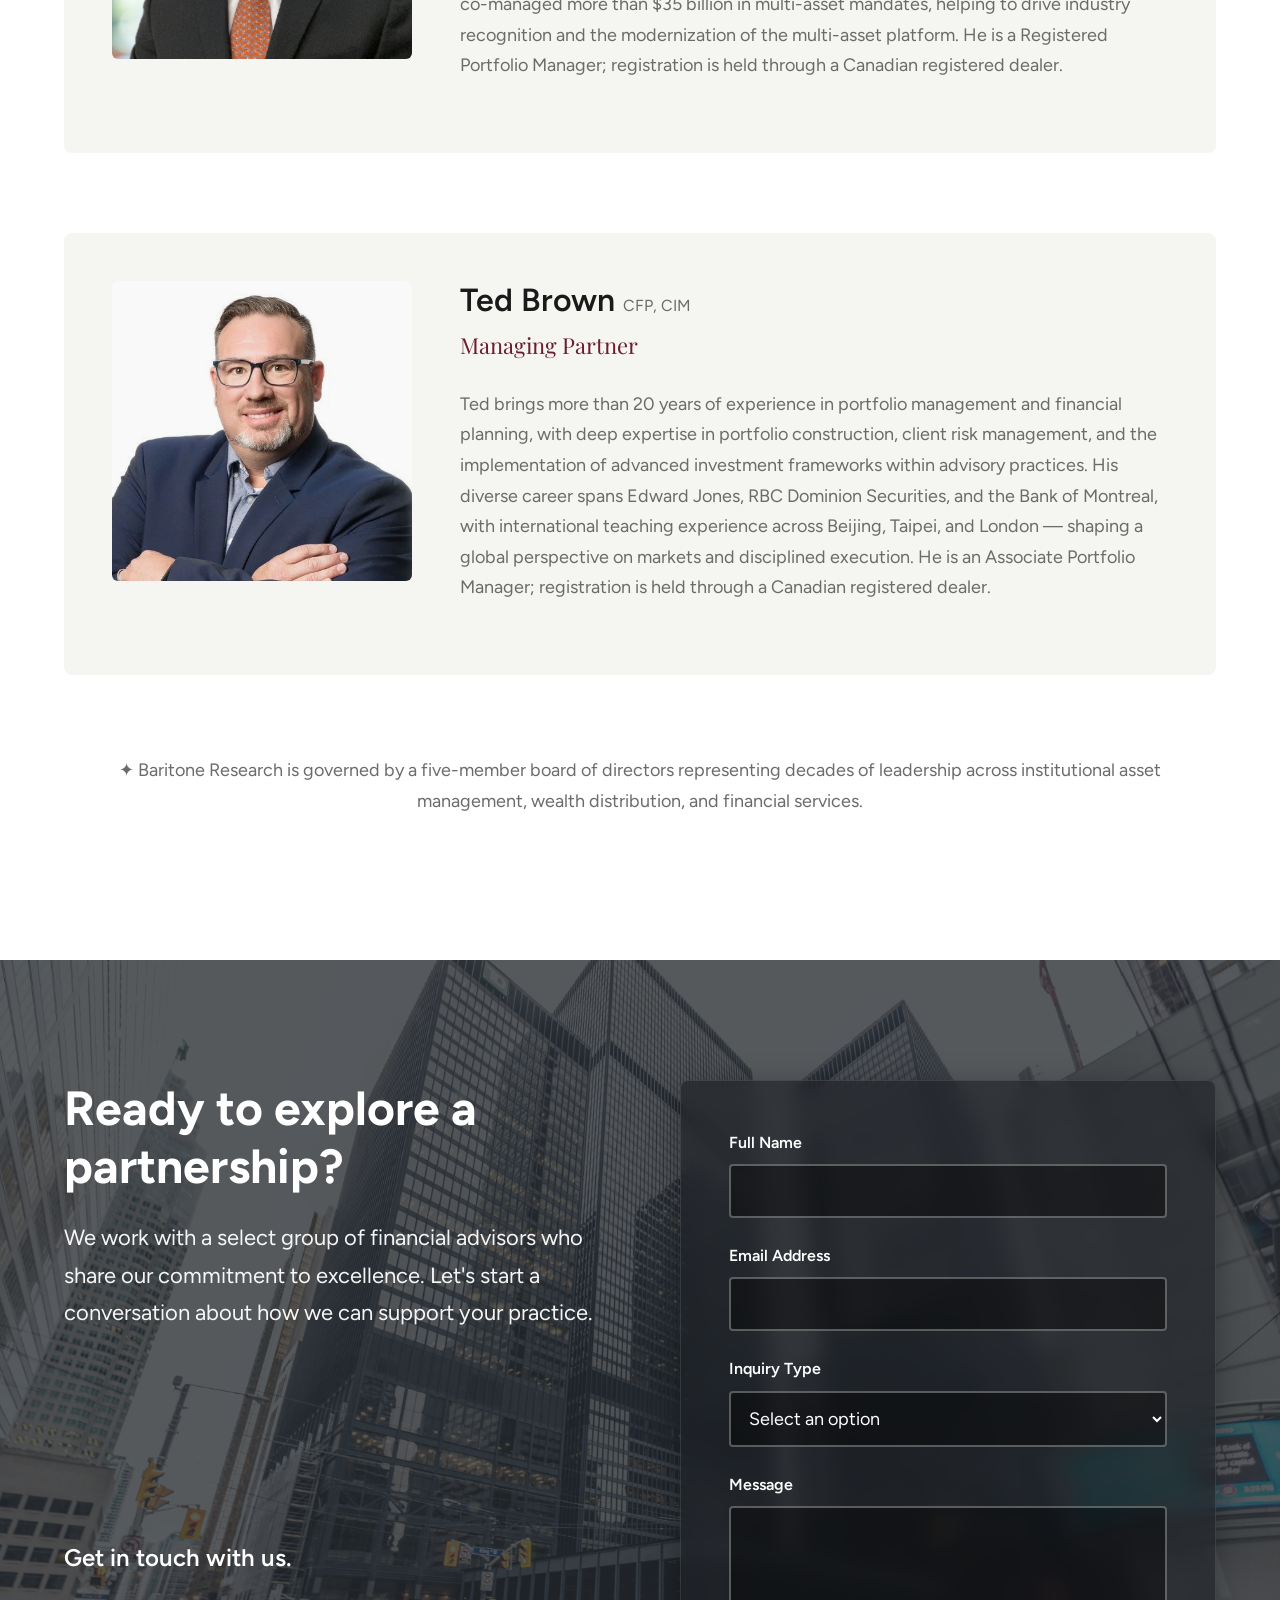
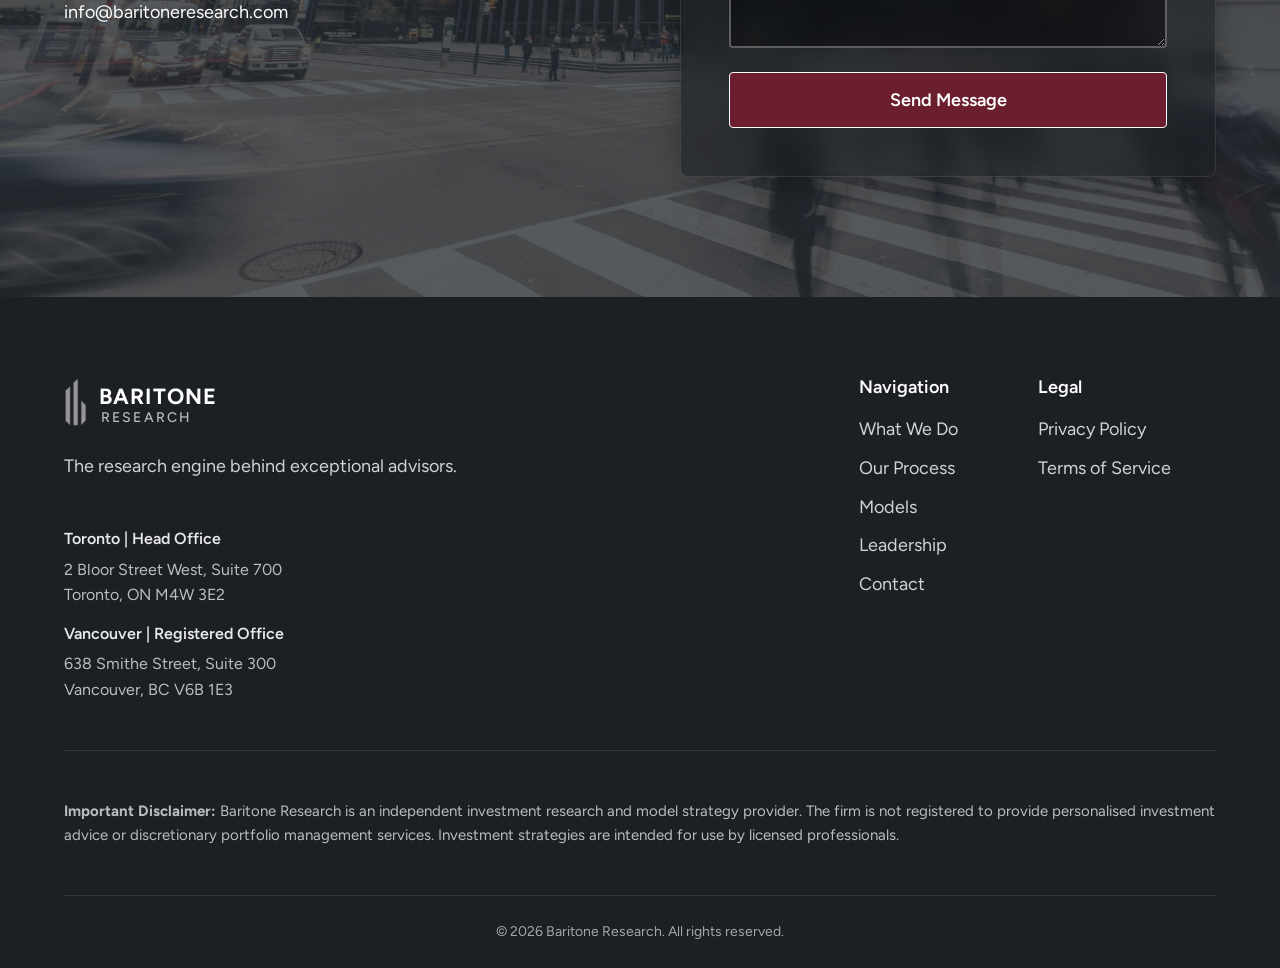
==== commit 28c57df1: "your message here" ====
--- a/index.html
+++ b/index.html
@@ -352,7 +352,7 @@
             
             <div class="board-governance">
                 <p></p>
-                <p>✦ Baritone Research is governed by a five-member board of directors with experience spanning institutional asset management, wealth distribution, and financial services.</p>
+                <p>✦ Baritone Research is governed by a five-member board of directors representing decades of leadership across institutional asset management, wealth distribution, and financial services.</p>
             </div>
             </div>
         </div>
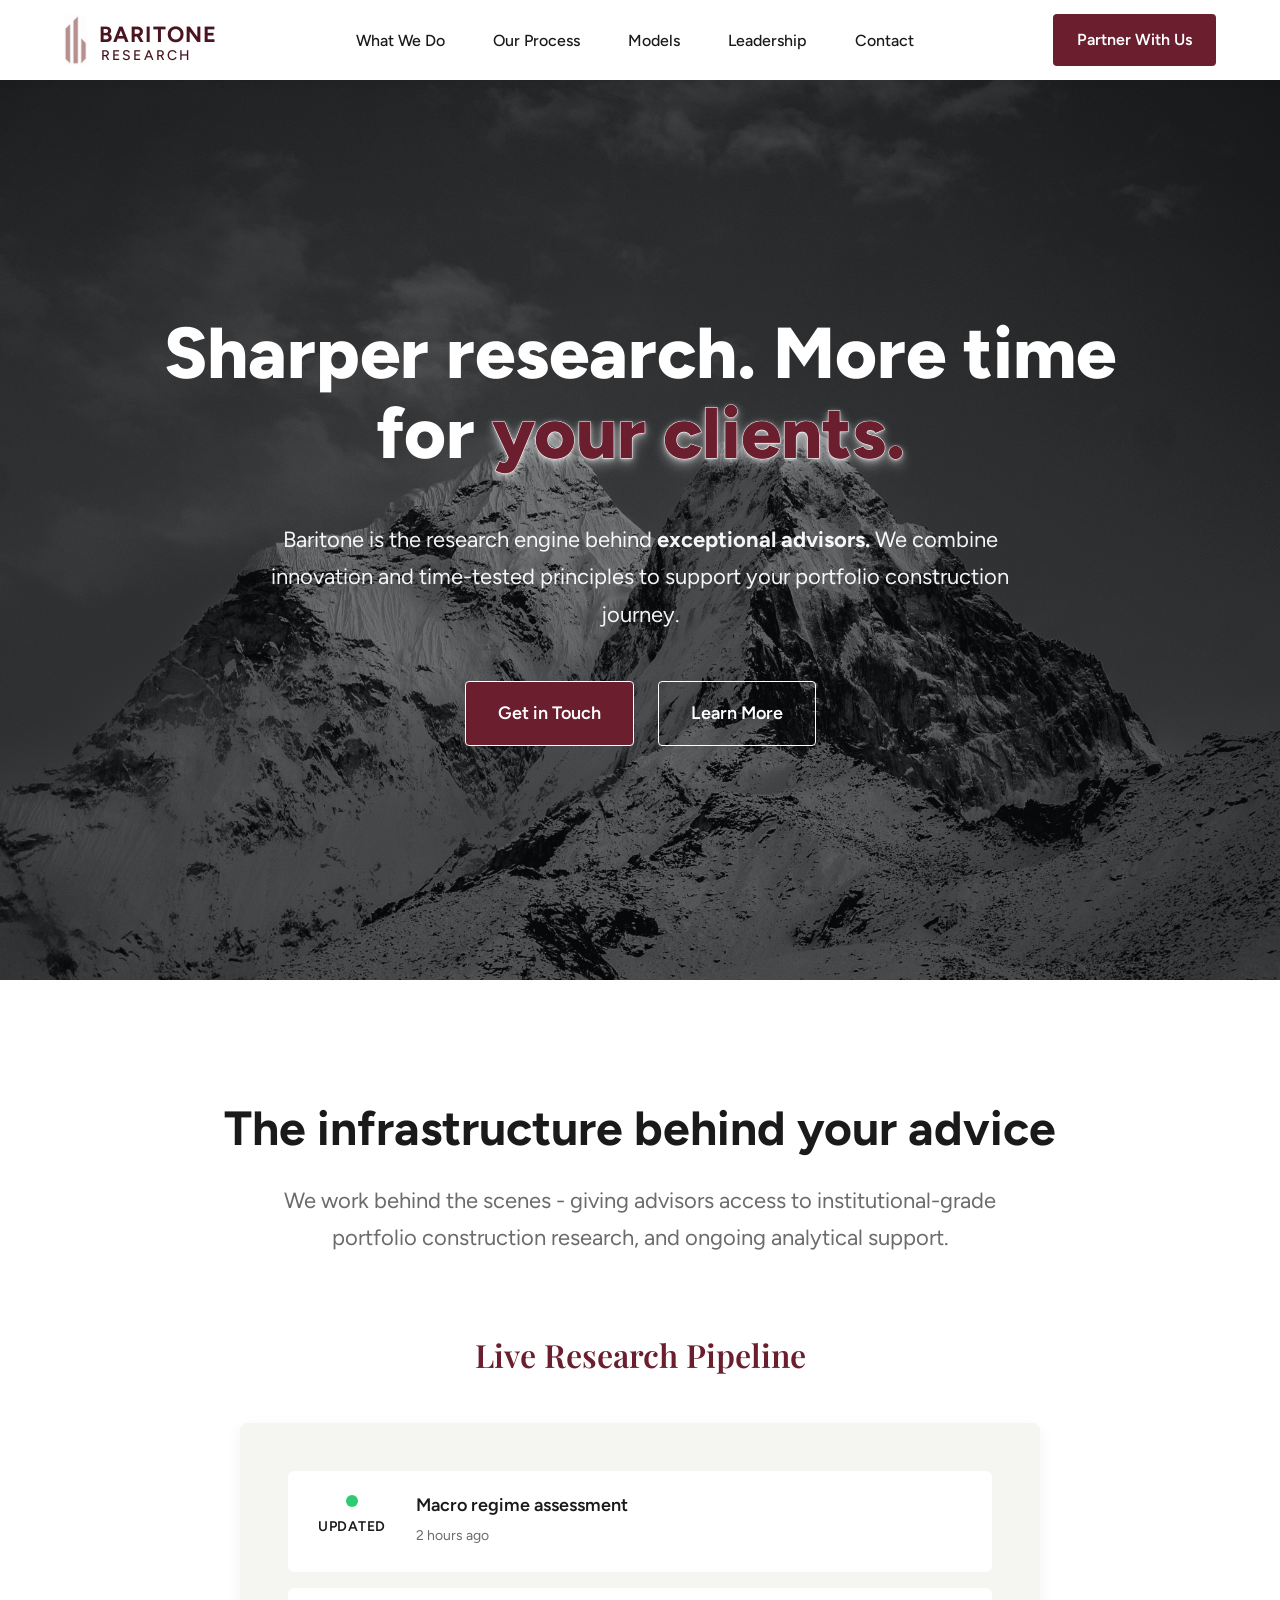
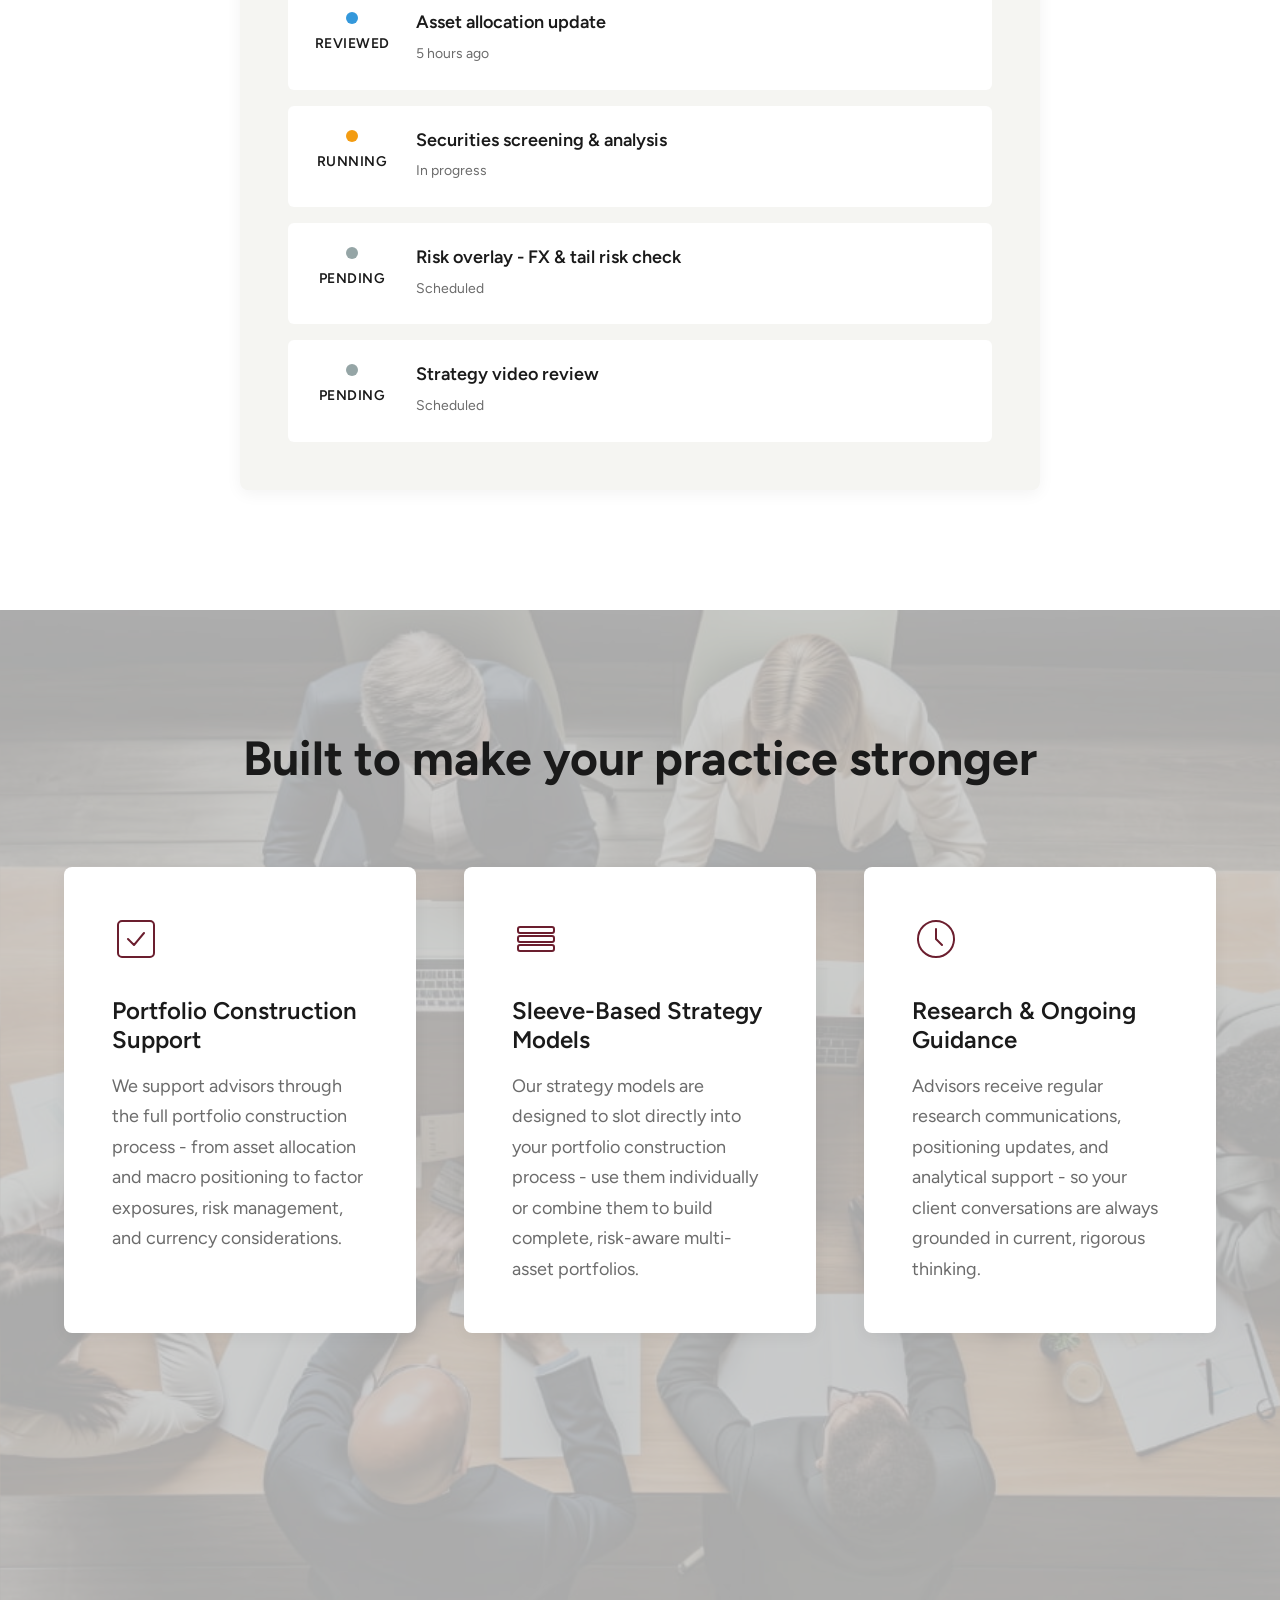
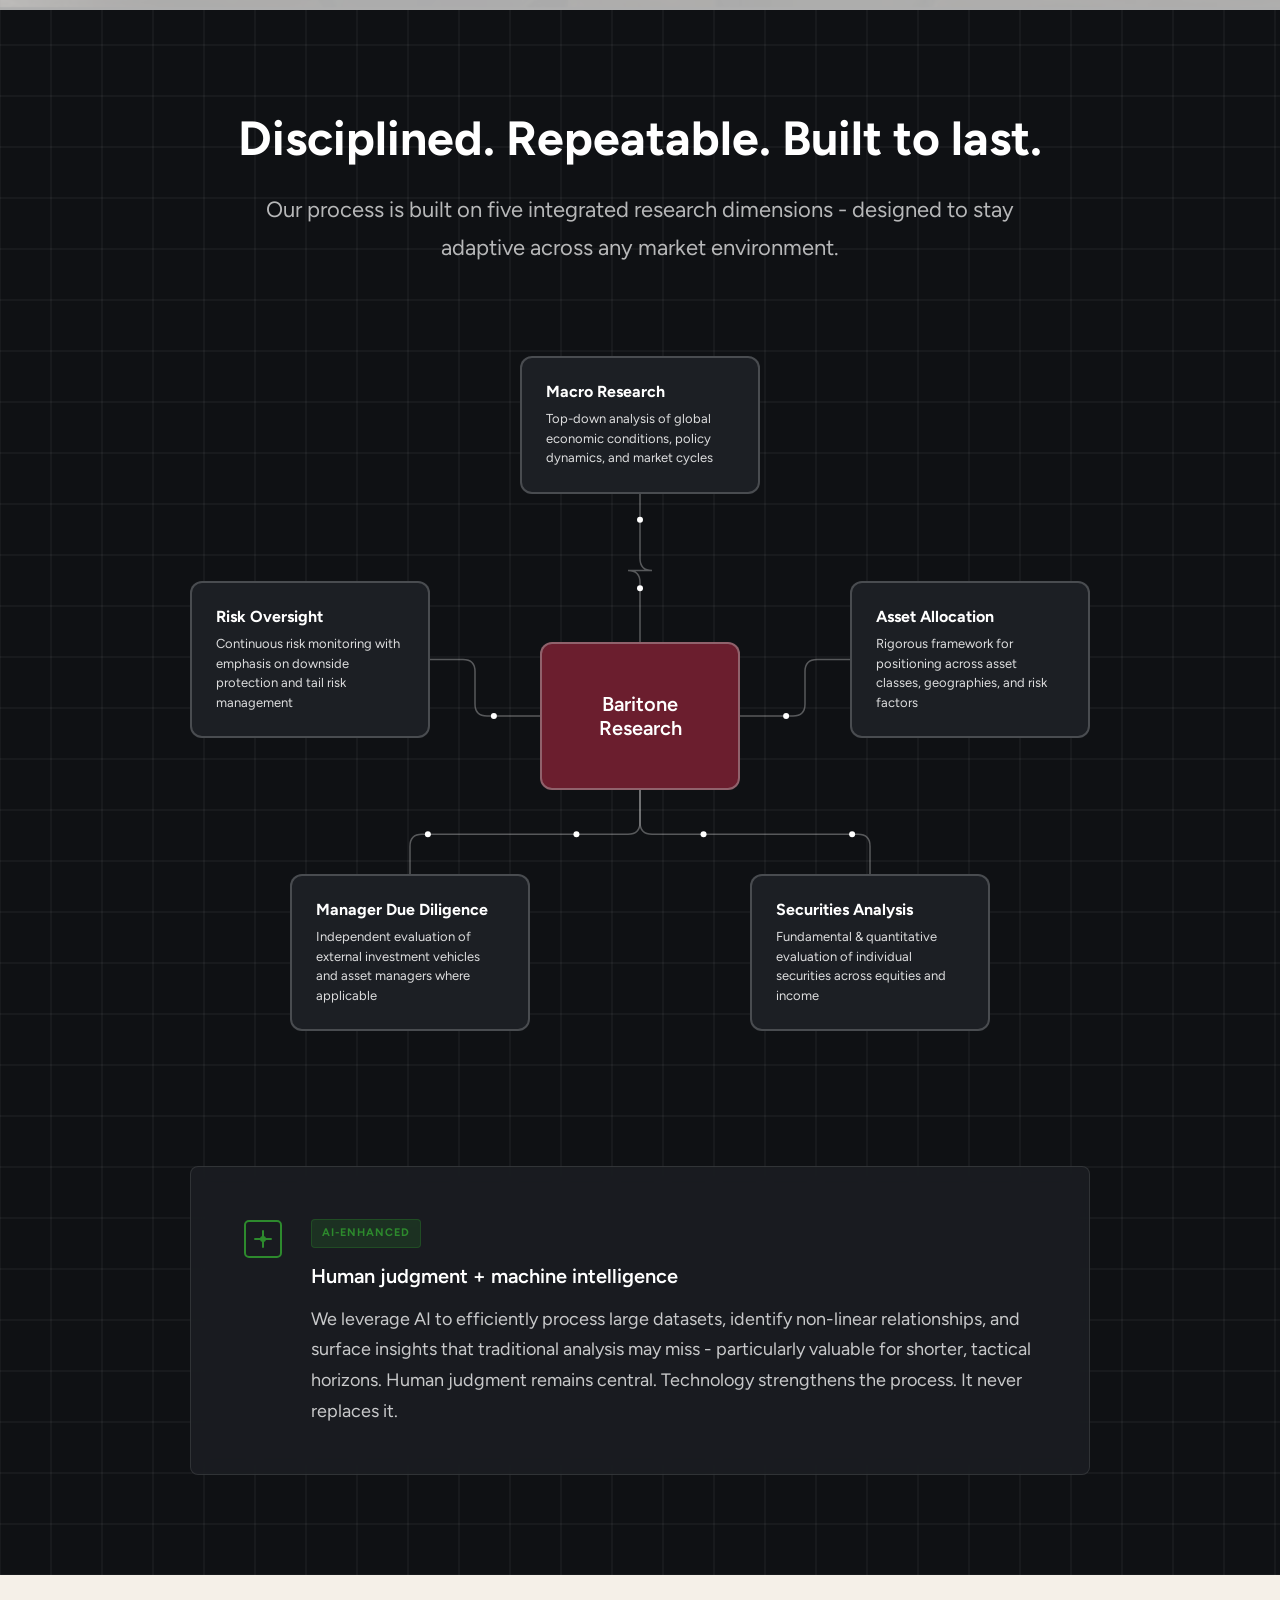
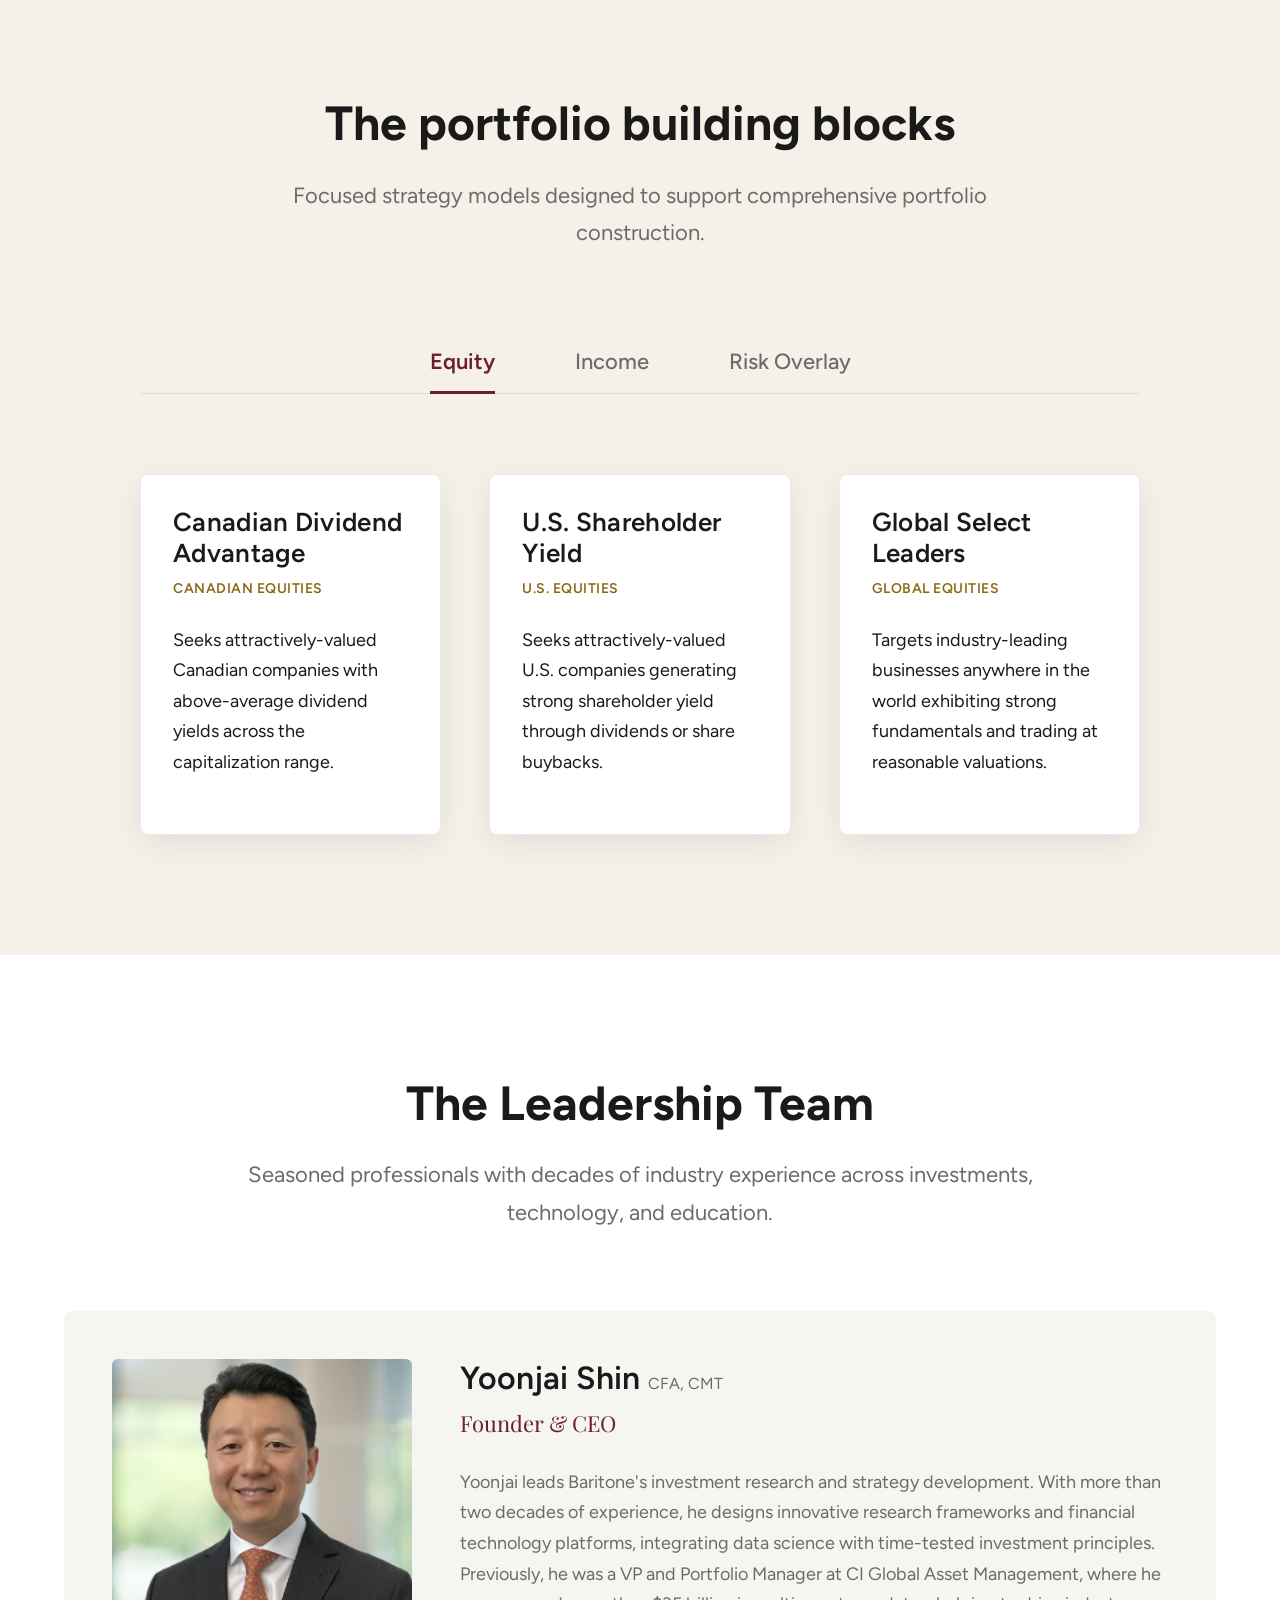
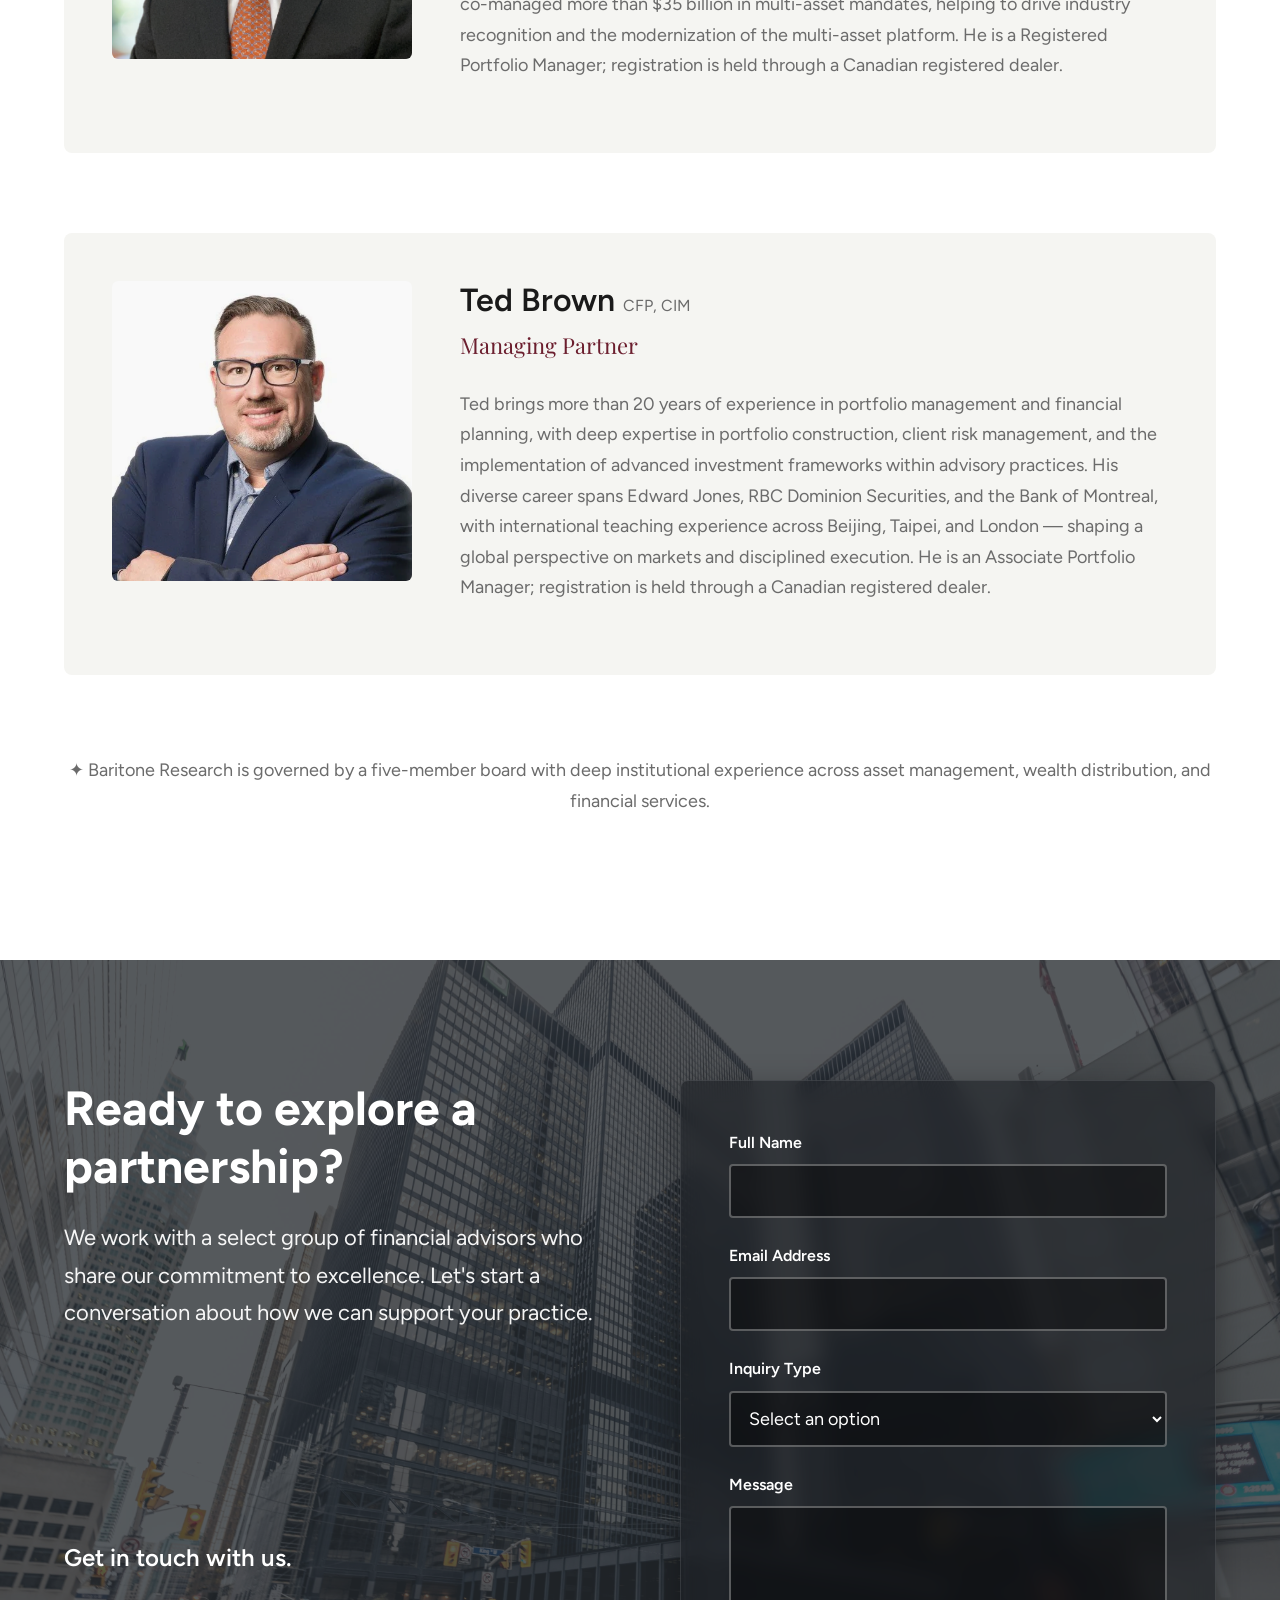
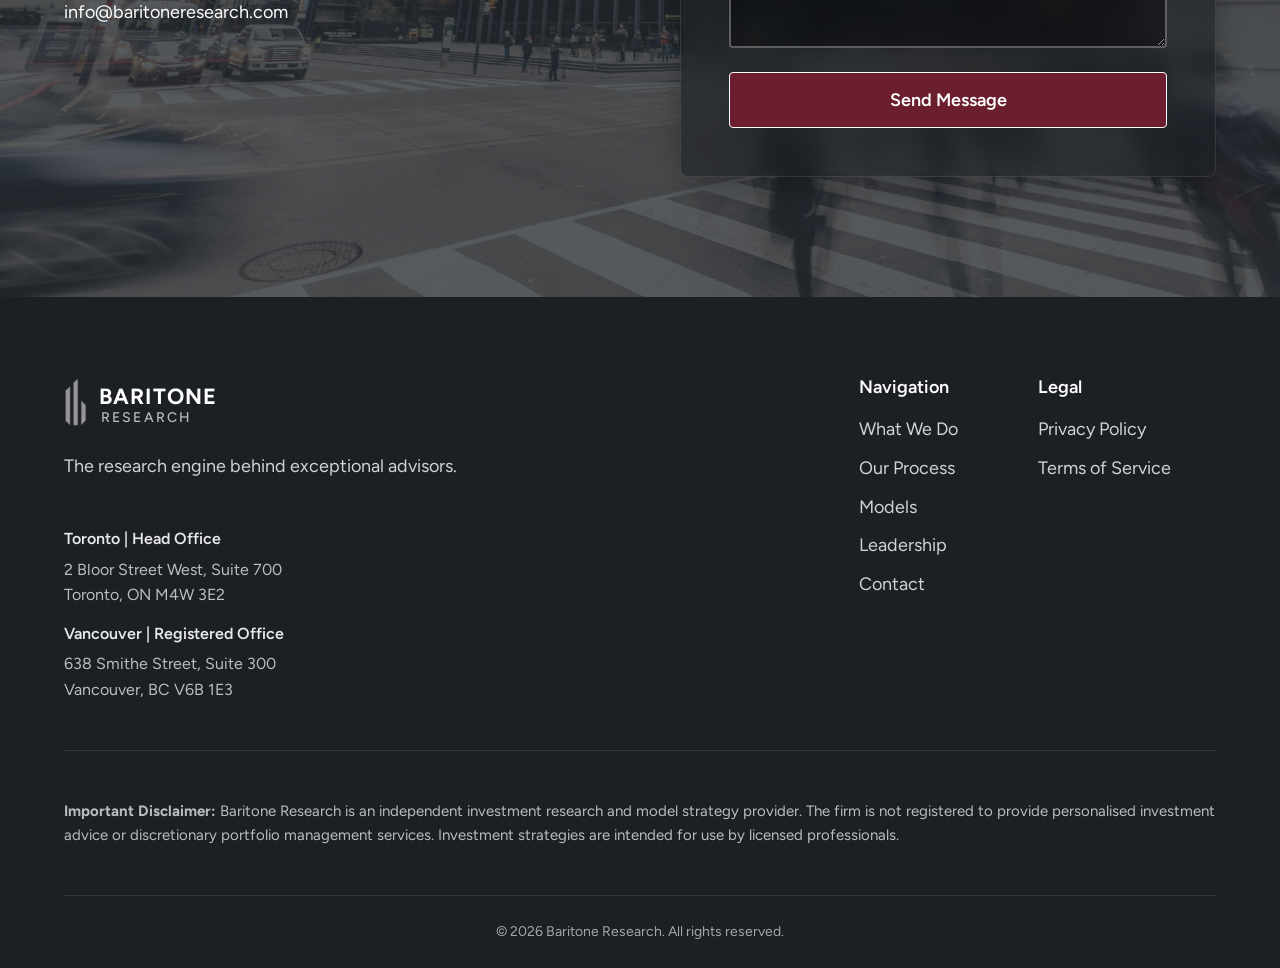
==== commit d81acccb: "your message" ====
--- a/index.html
+++ b/index.html
@@ -352,7 +352,7 @@
             
             <div class="board-governance">
                 <p></p>
-                <p>✦ Baritone Research is governed by a five-member board of directors representing decades of leadership across institutional asset management, wealth distribution, and financial services.</p>
+                <p>✦ Baritone Research is governed by a five-member board with deep institutional experience across asset management, wealth distribution, and financial services.</p>
             </div>
             </div>
         </div>
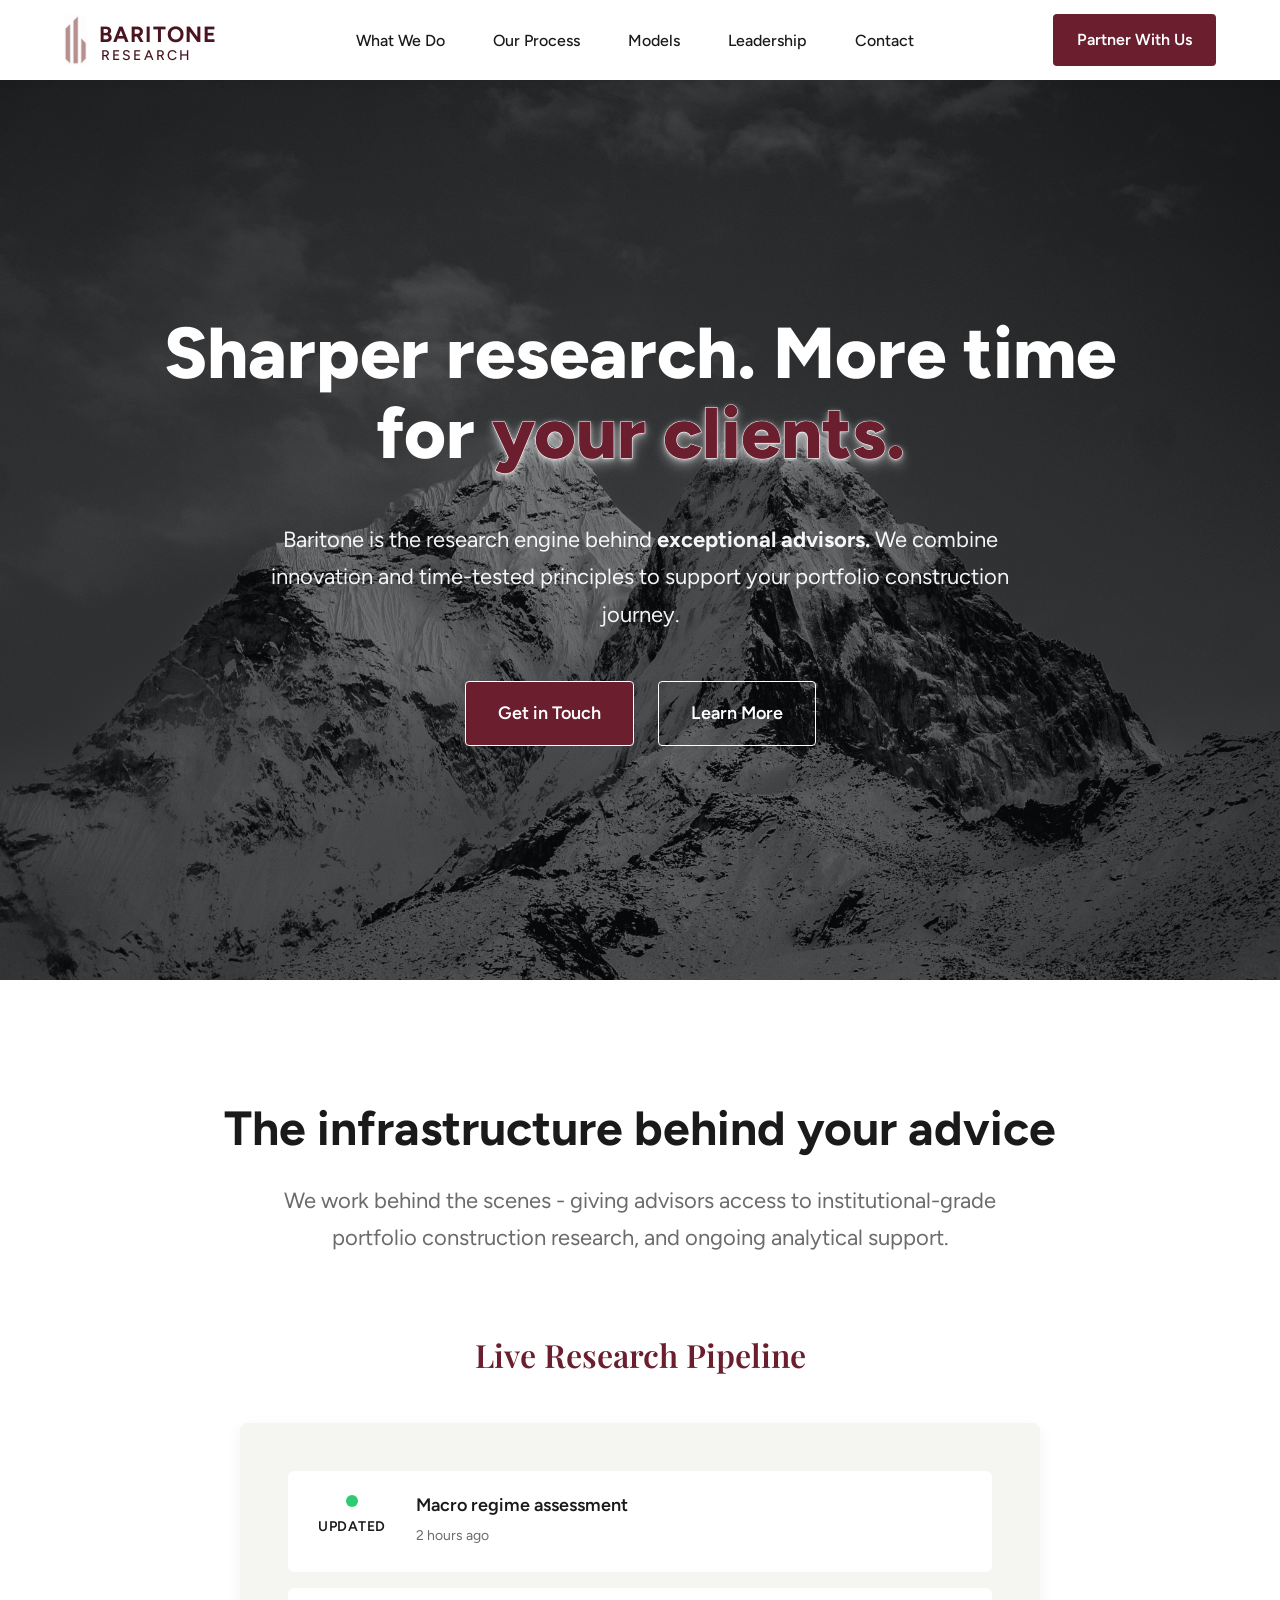
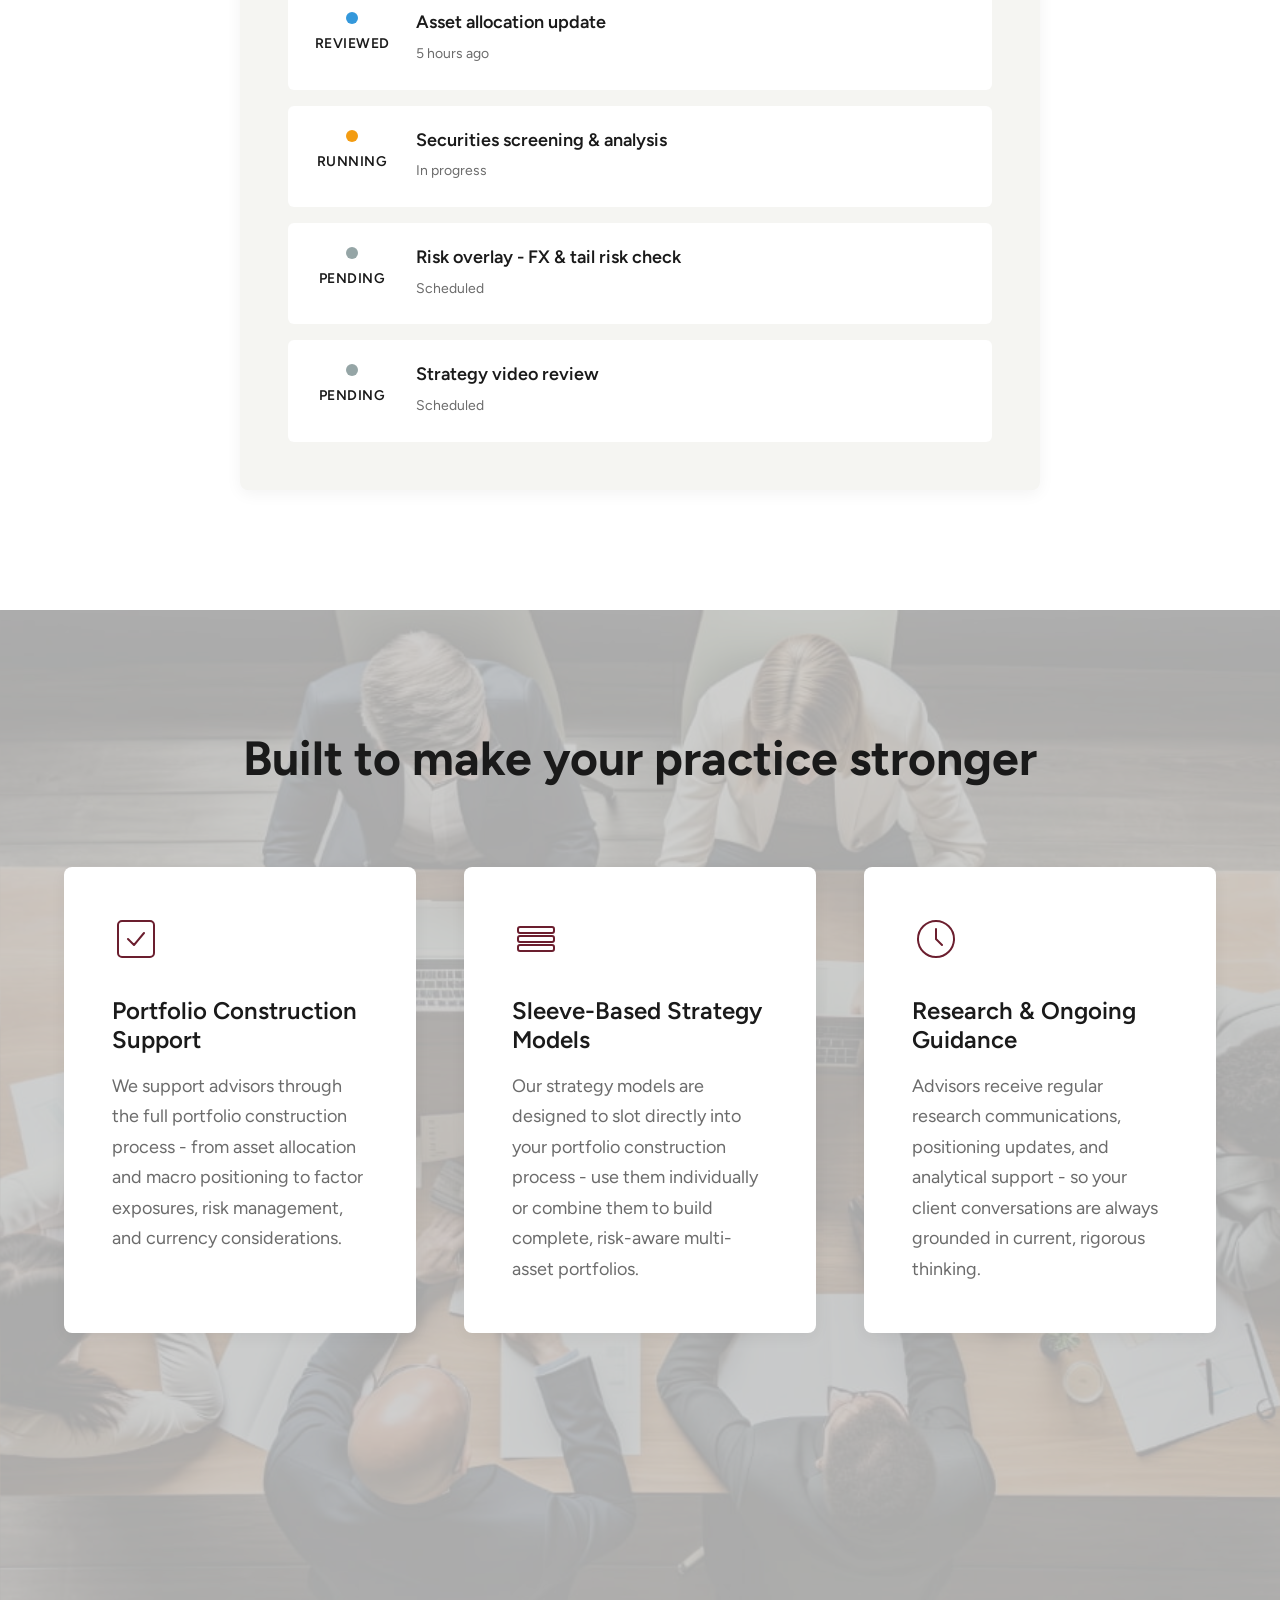
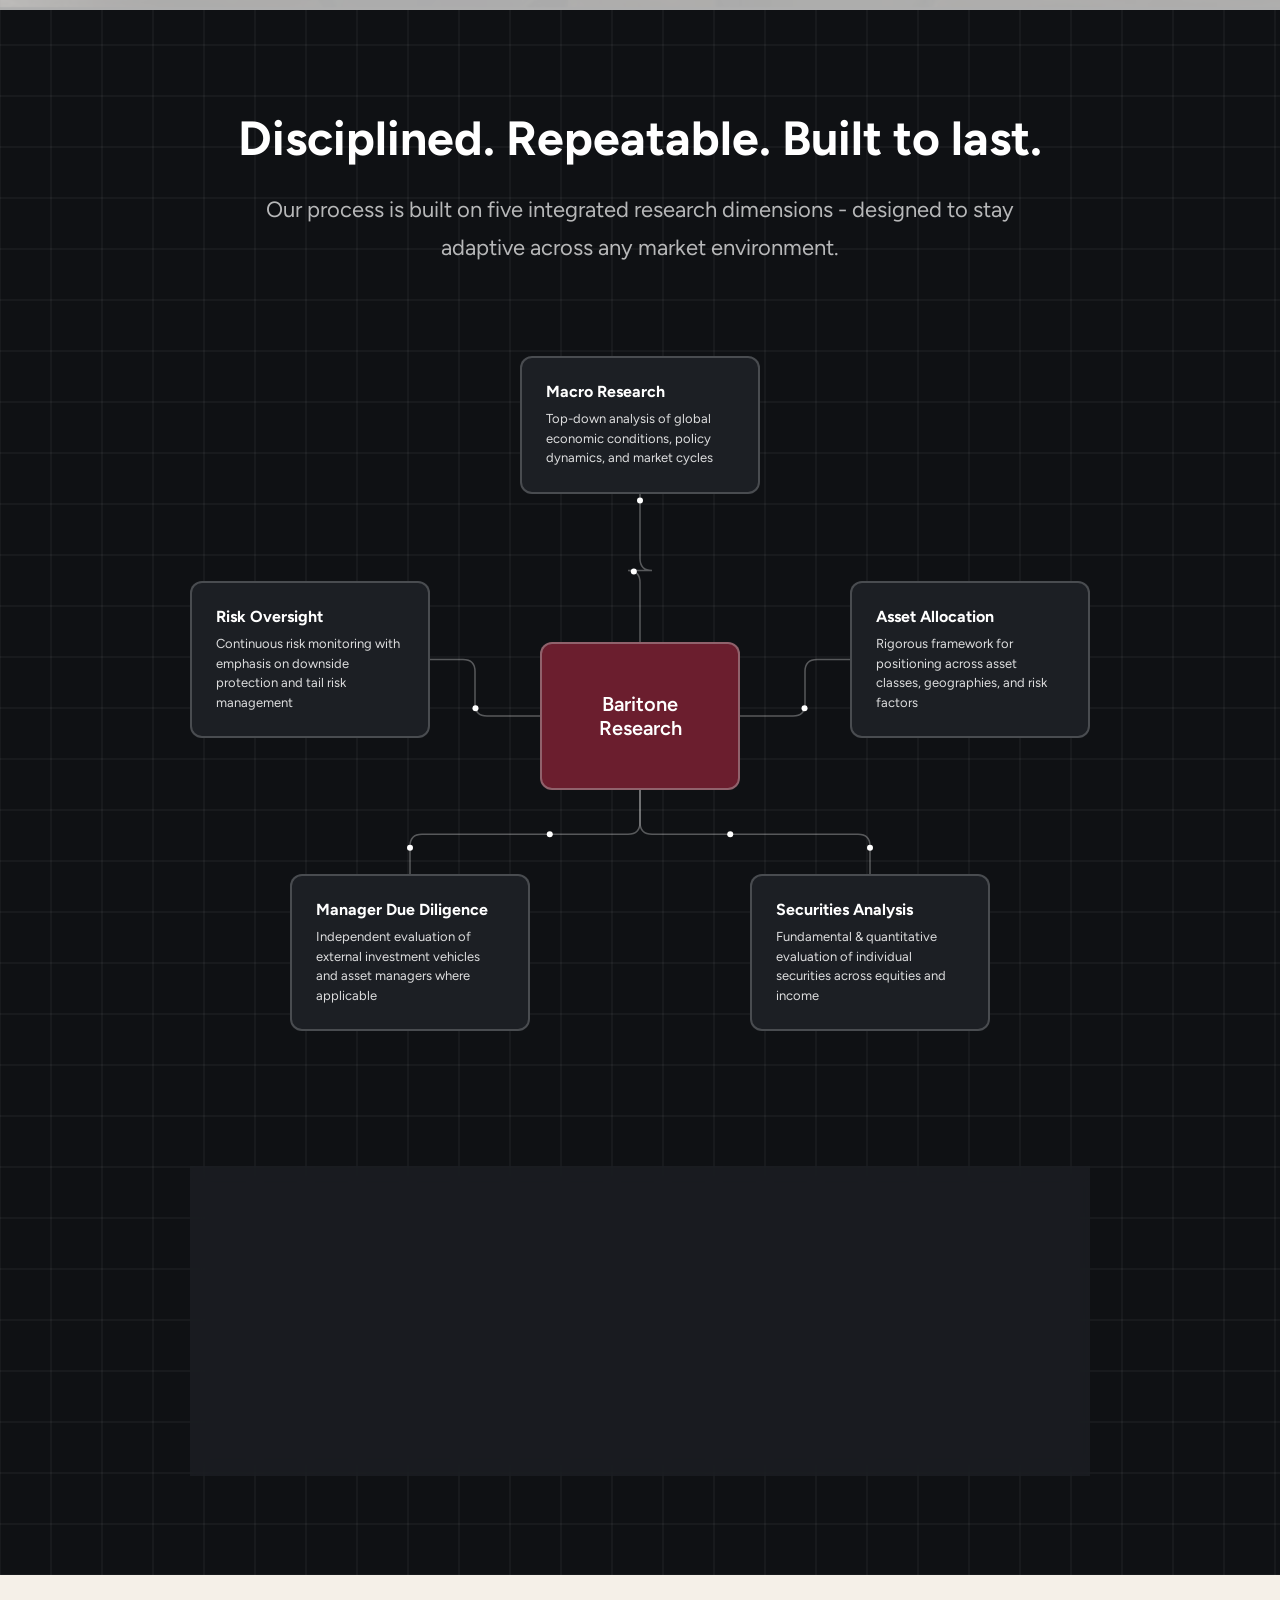
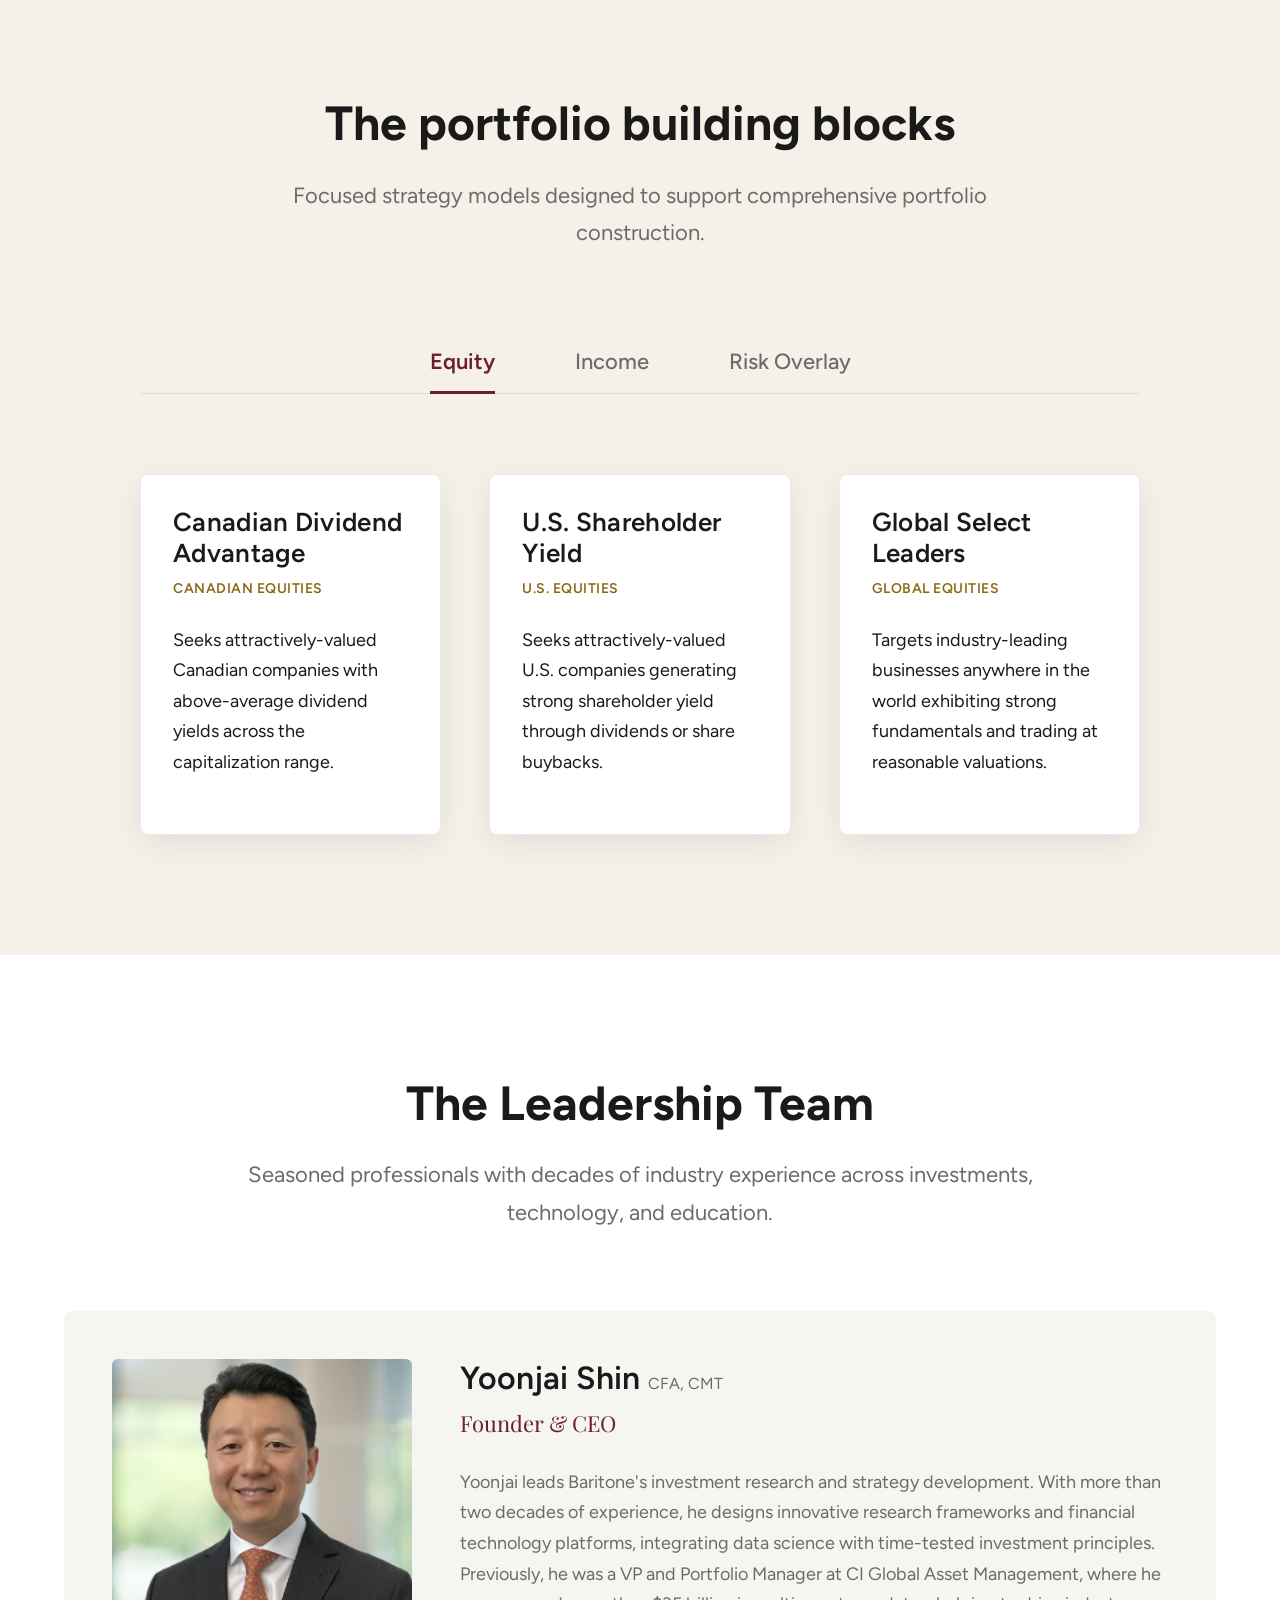
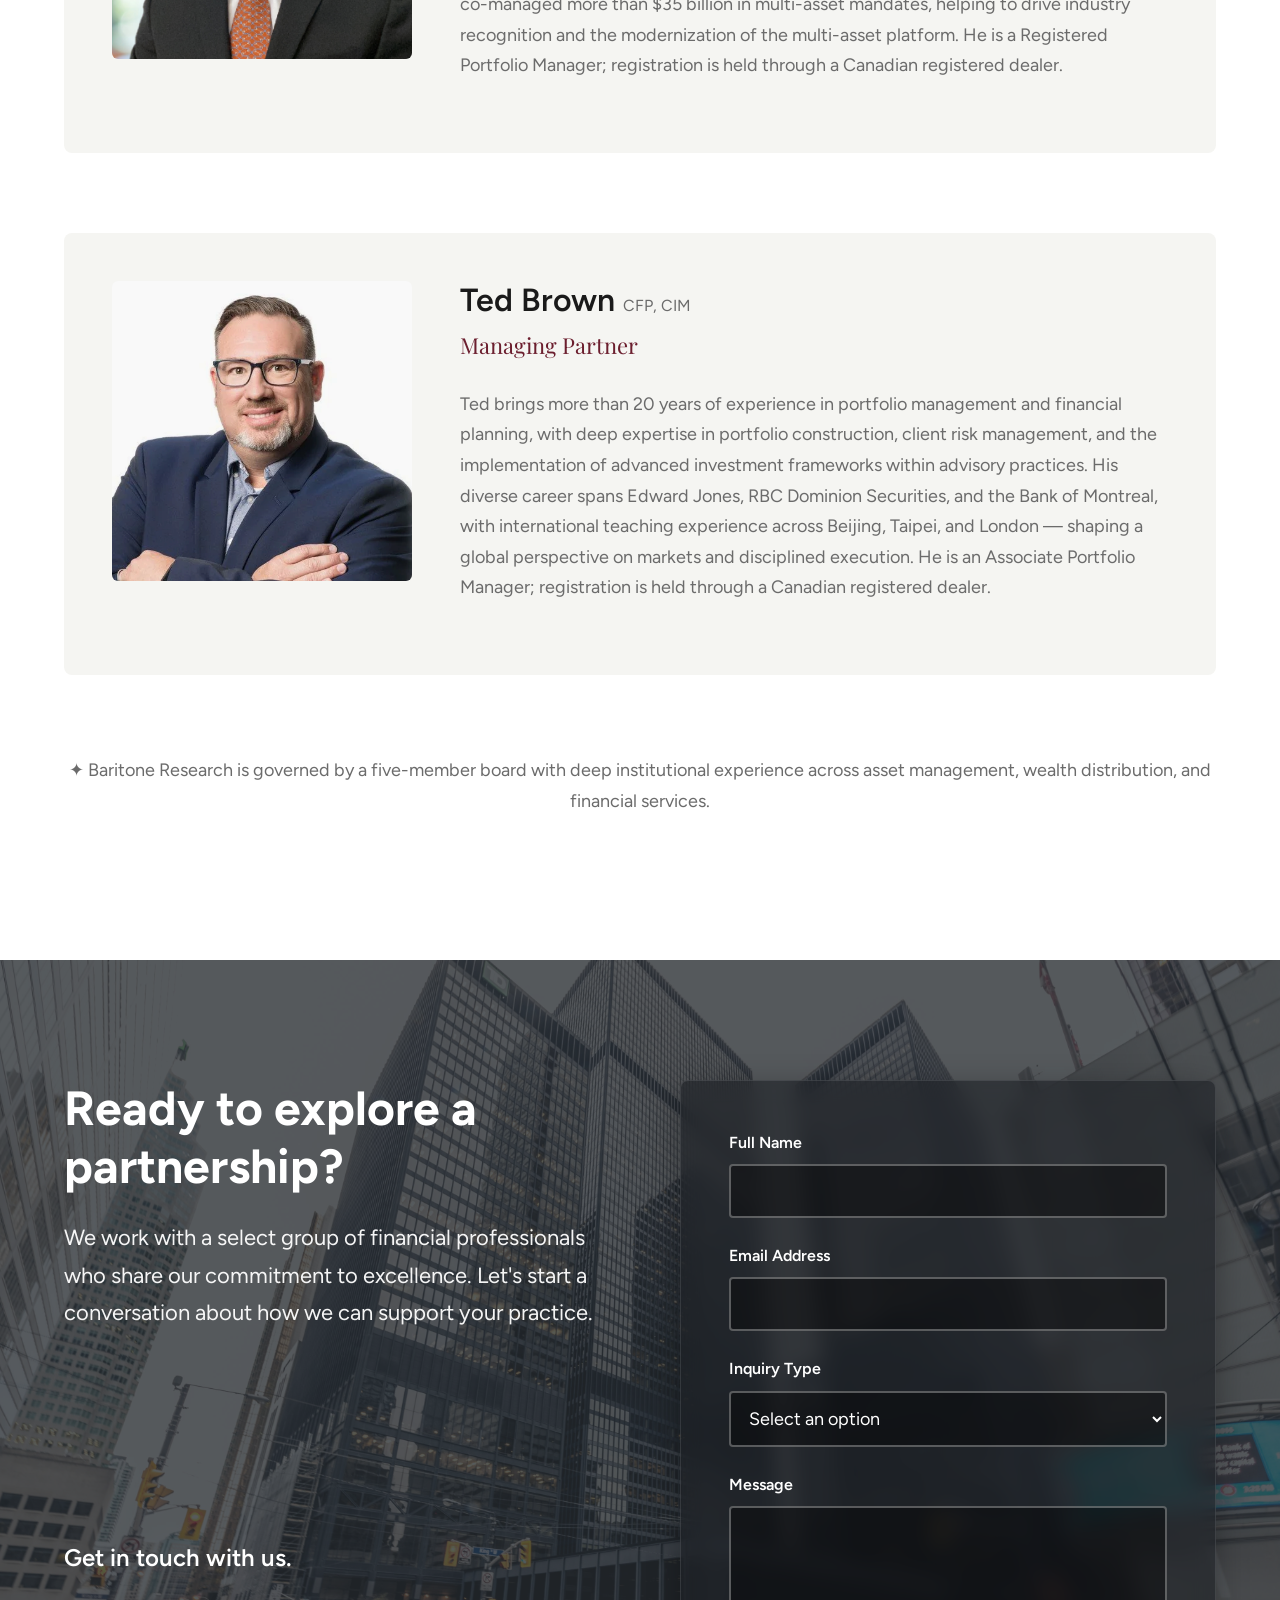
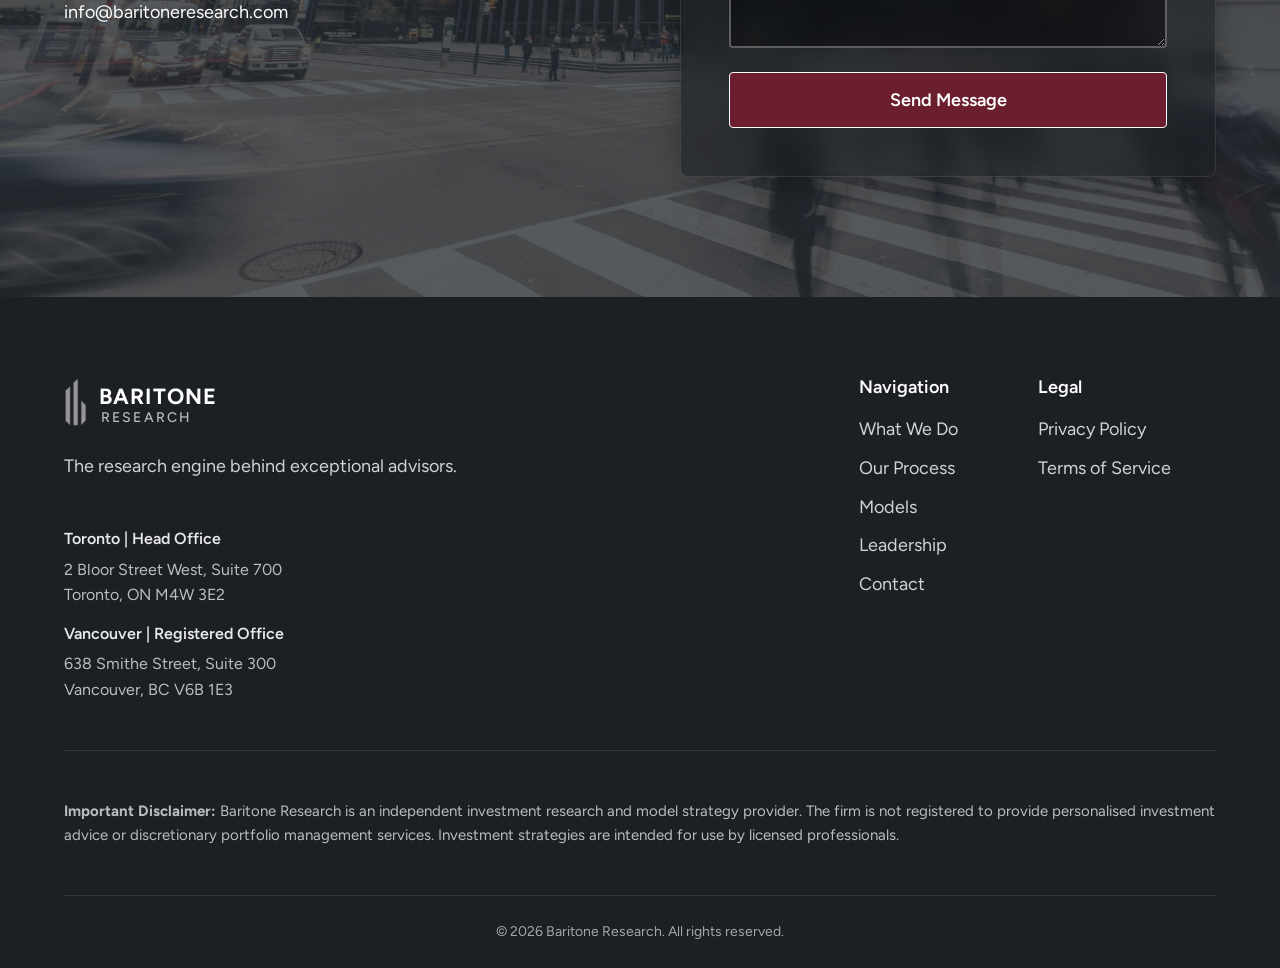
==== commit e197feed: "your message" ====
--- a/index.html
+++ b/index.html
@@ -366,7 +366,7 @@
             <div class="contact-content">
                 <div class="contact-header">
                     <h2>Ready to explore a partnership?</h2>
-                    <p class="contact-intro">We work with a select group of financial advisors who share our commitment to excellence. Let's start a conversation about how we can support your practice.</p>
+                    <p class="contact-intro">We work with a select group of financial professionals who share our commitment to excellence. Let's start a conversation about how we can support your practice.</p>
                 </div>
 
                 <div class="contact-form-wrapper">
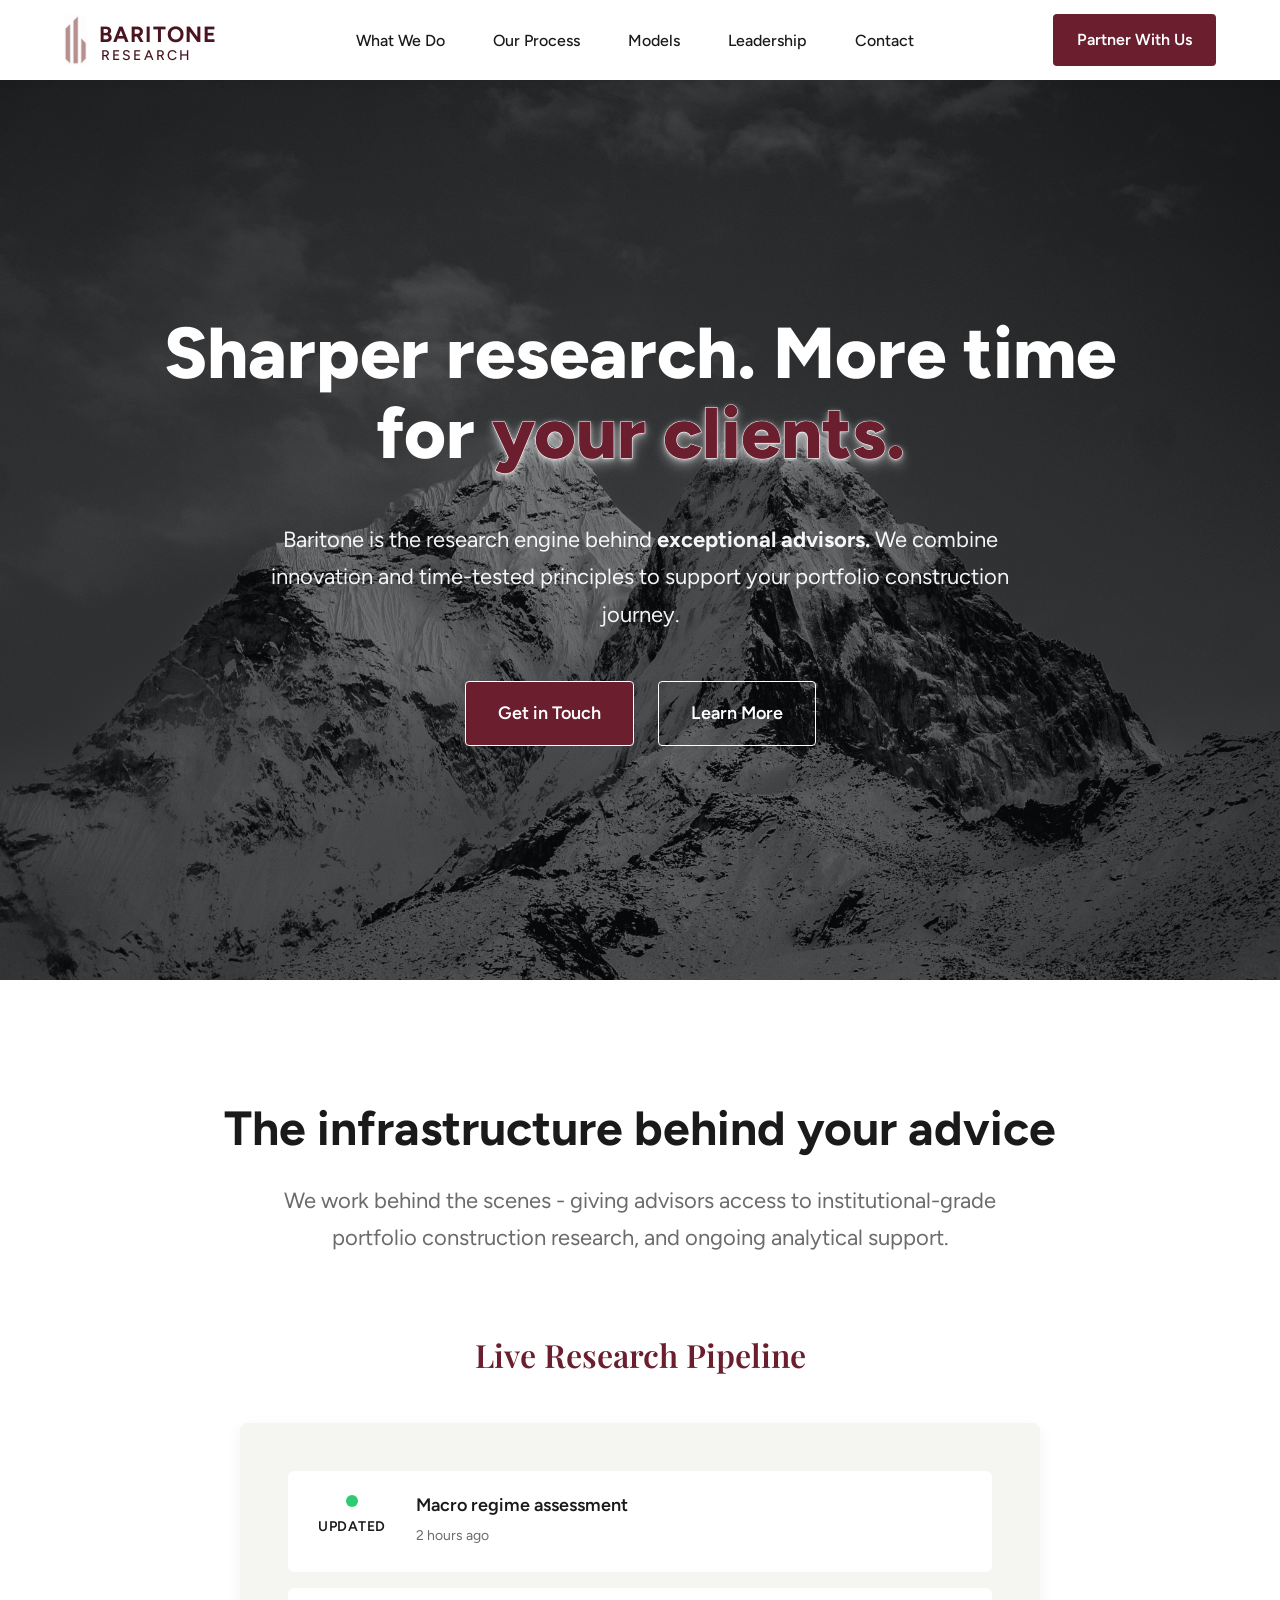
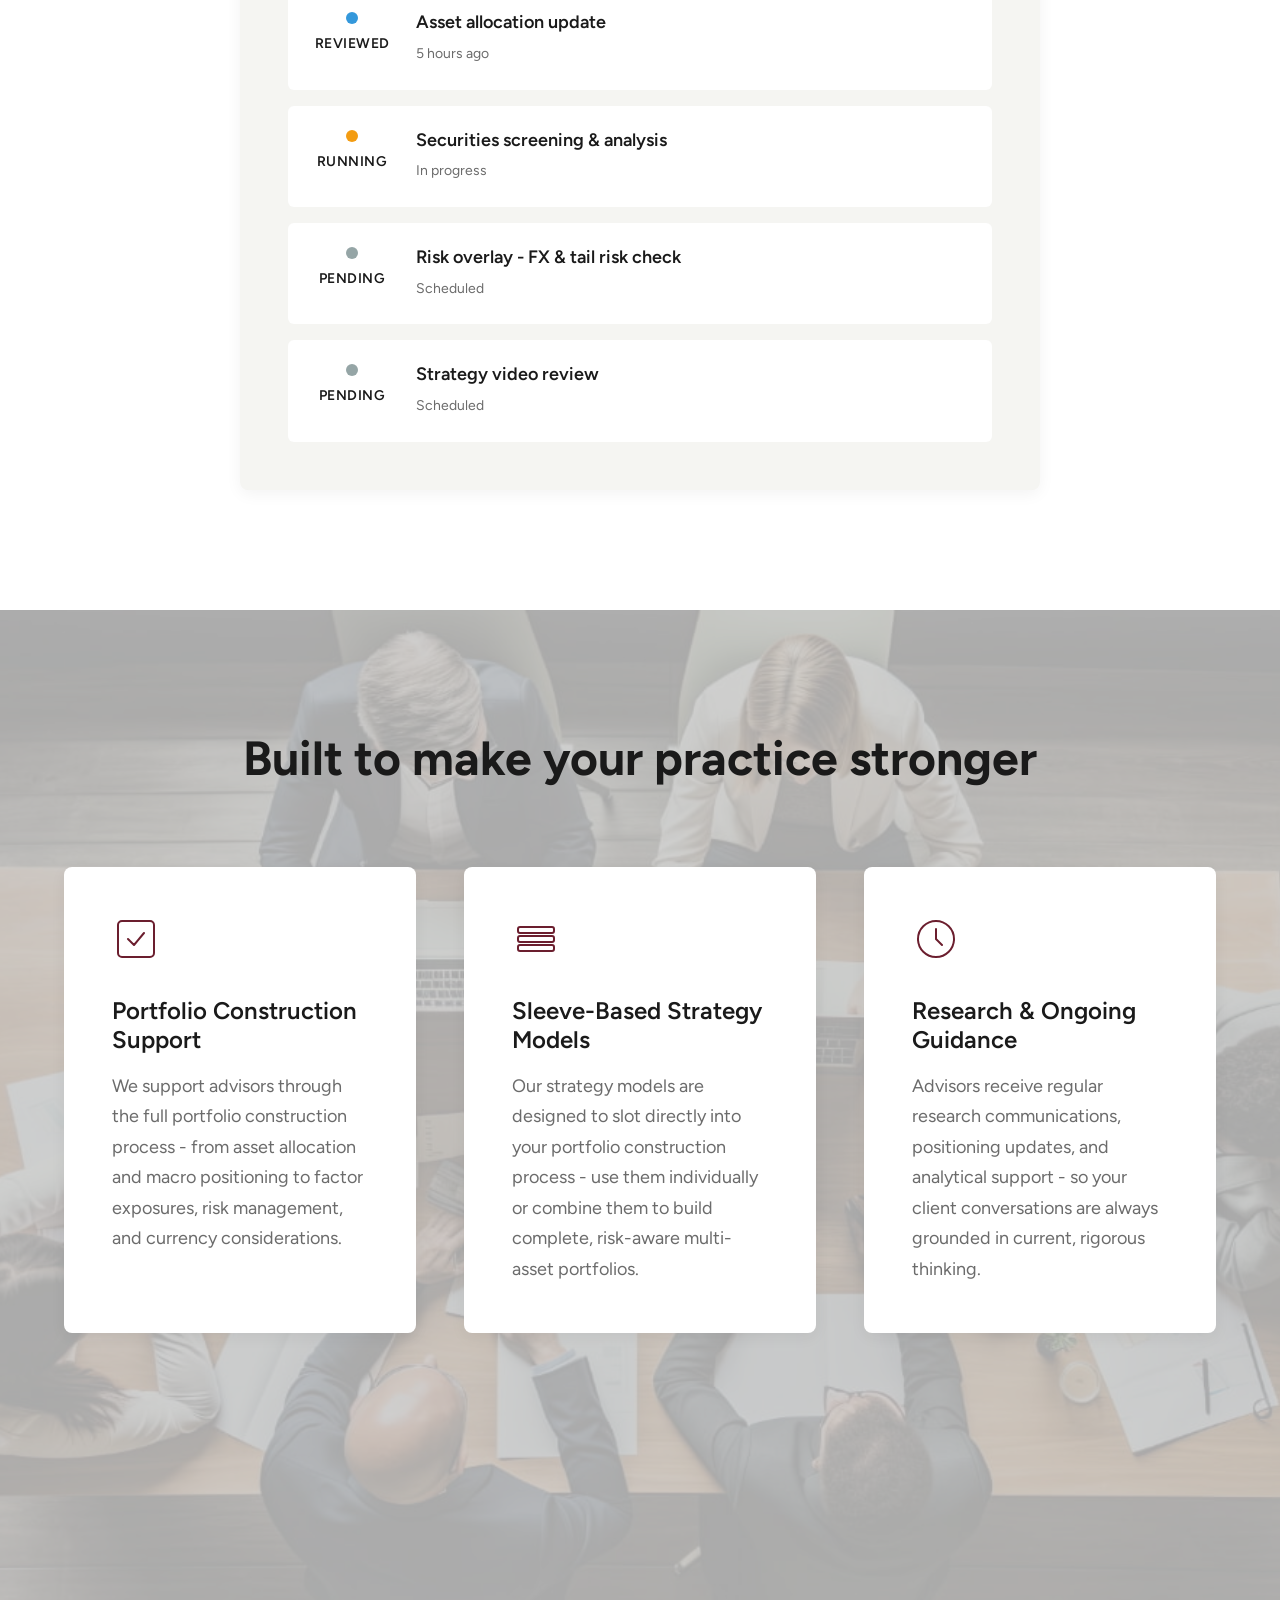
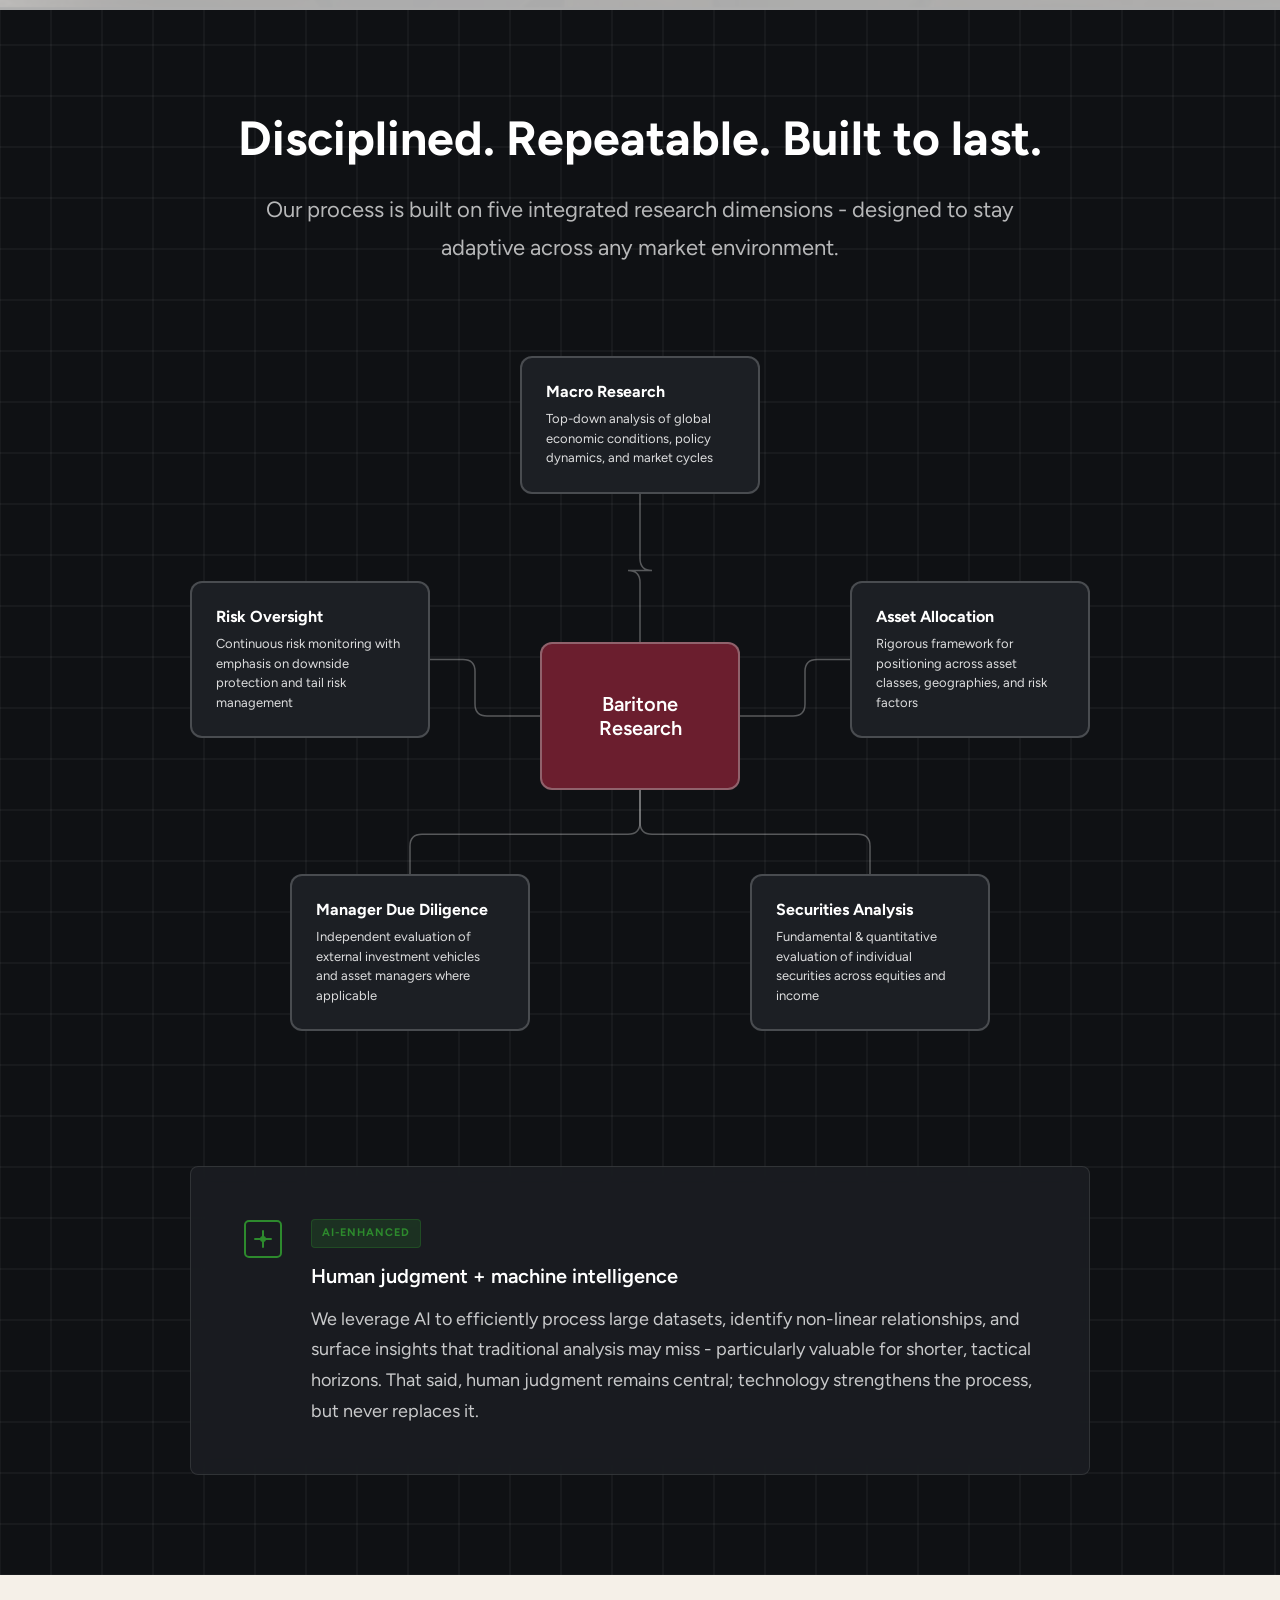
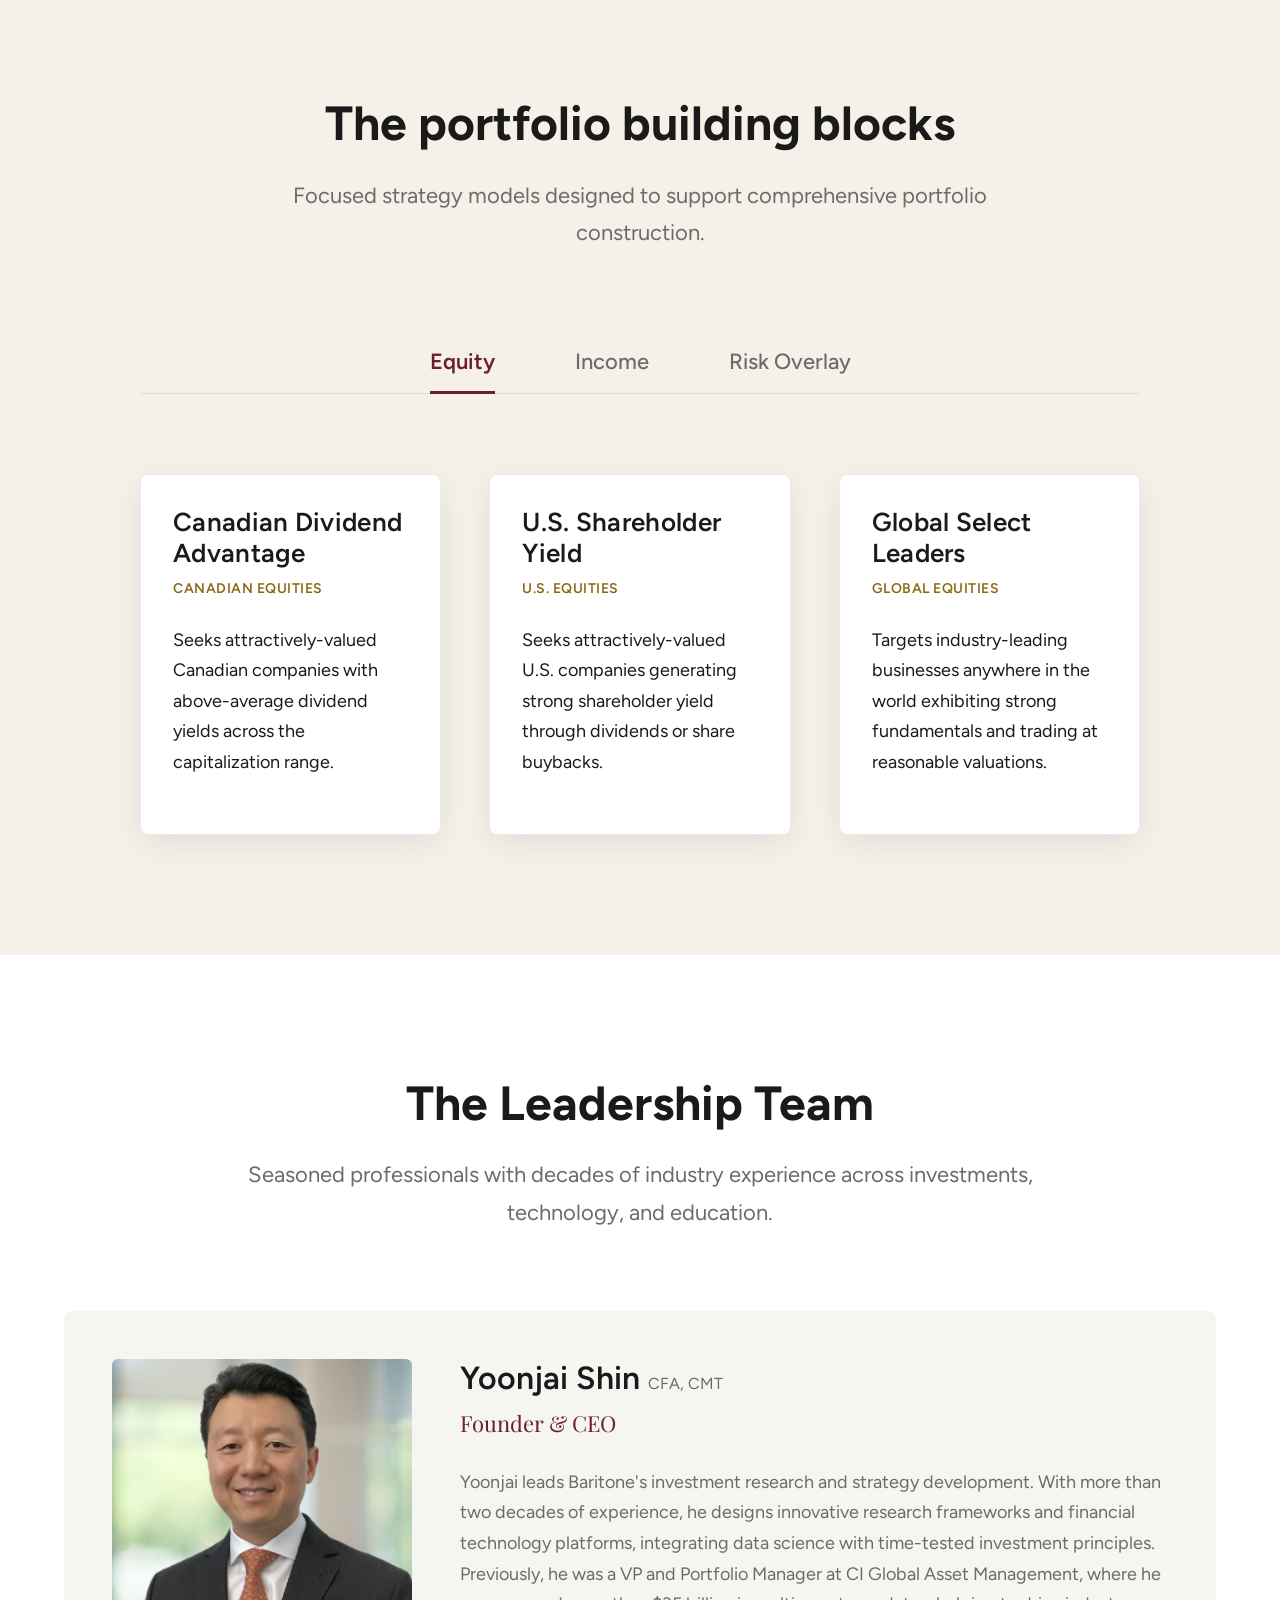
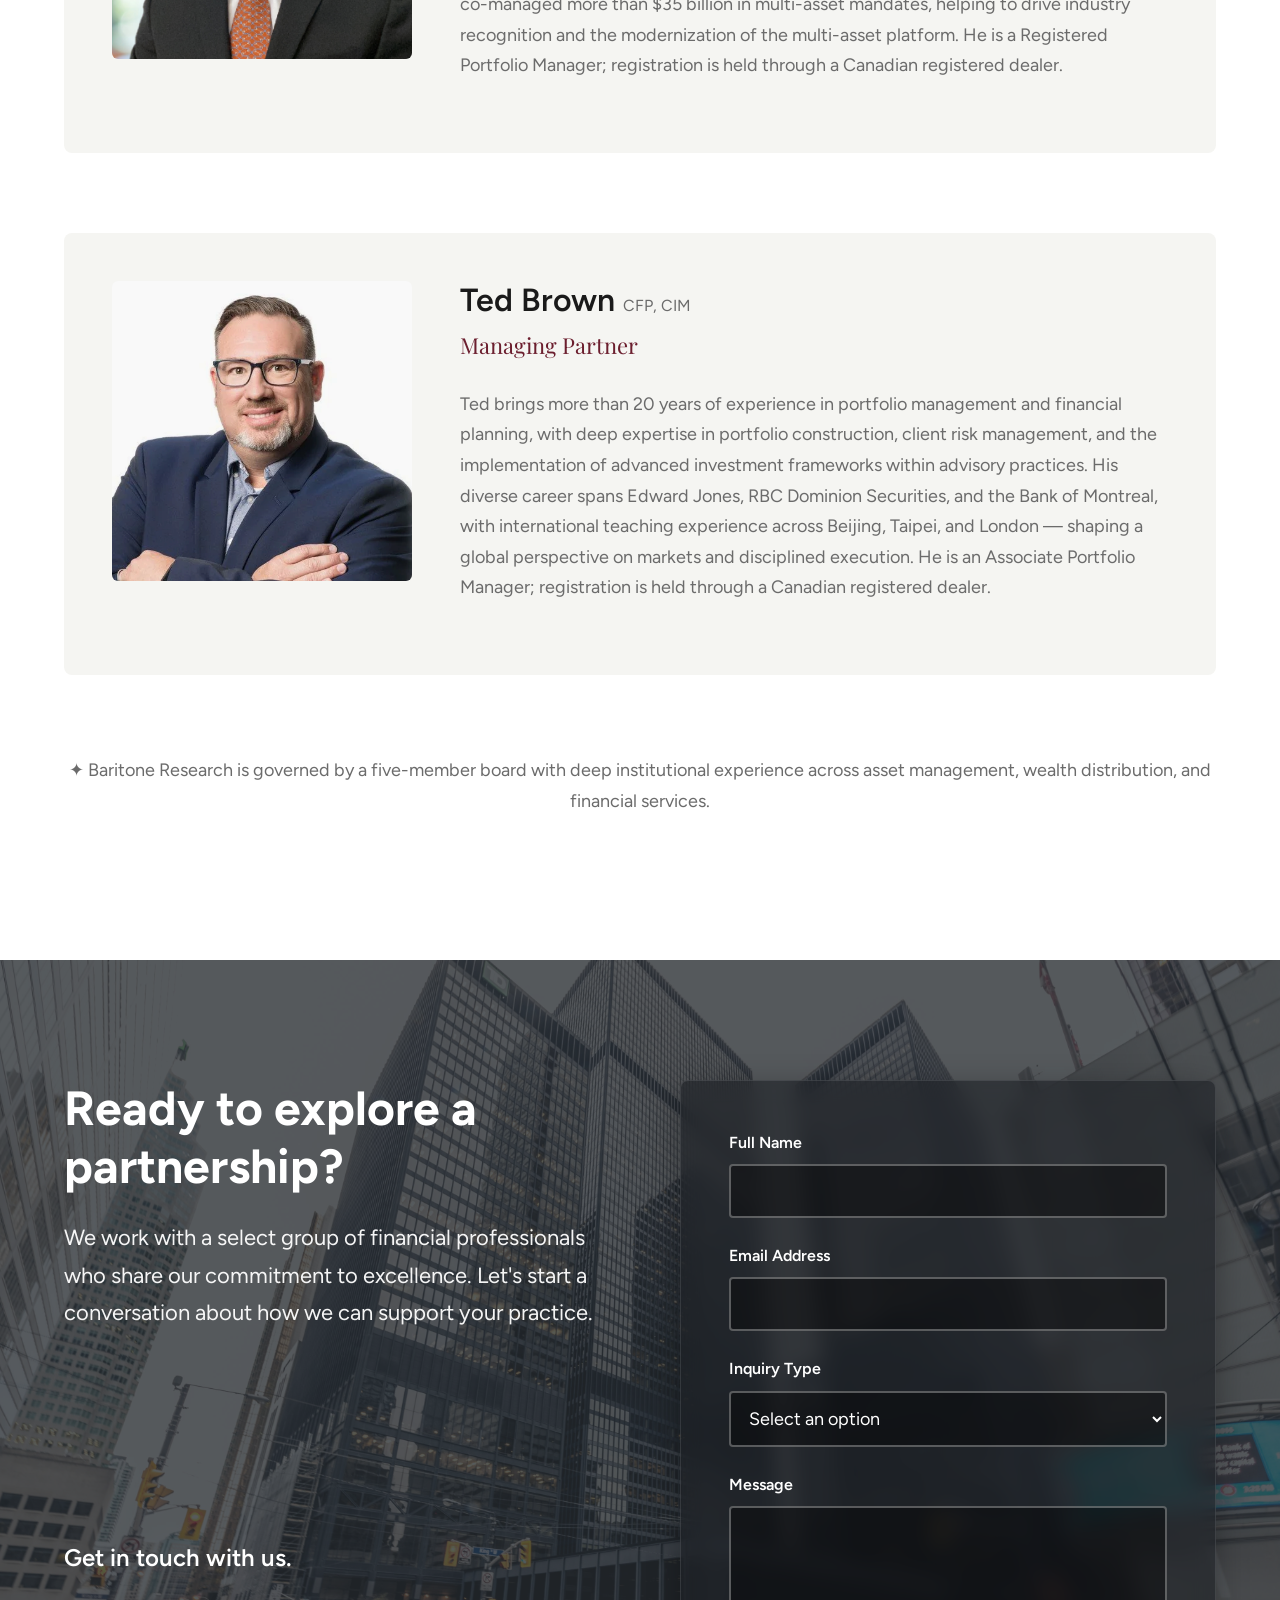
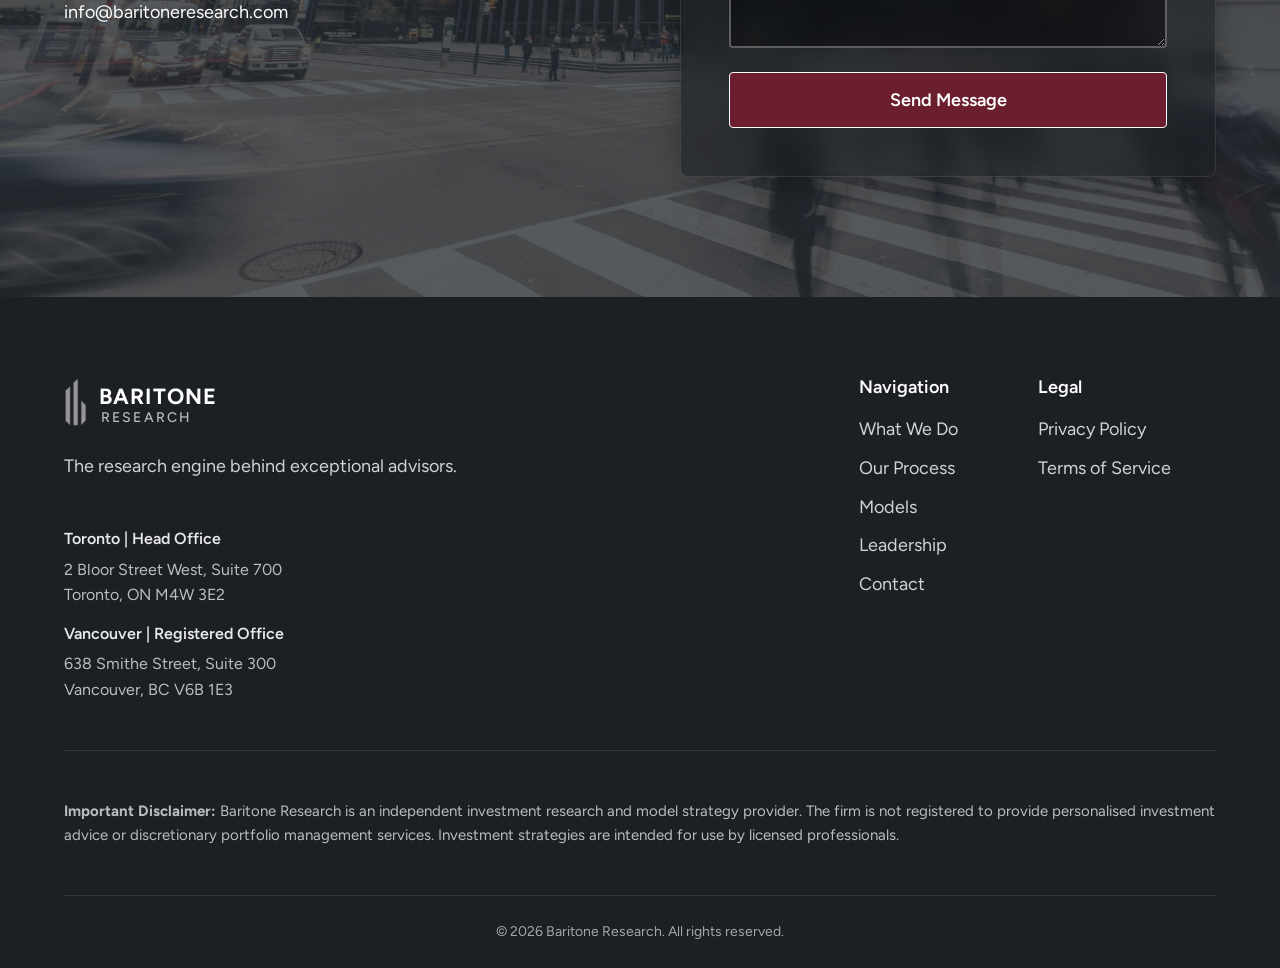
==== commit a1969477: "refine AI callout copy for clarity Co-Authored-By: Claude Sonnet 4.6 <noreply@anthropic.com>" ====
--- a/index.html
+++ b/index.html
@@ -240,7 +240,7 @@
                 <div class="callout-content">
                     <div class="ai-badge">AI-ENHANCED</div>
                     <h4>Human judgment + machine intelligence</h4>
-                    <p>We leverage AI to efficiently process large datasets, identify non-linear relationships, and surface insights that traditional analysis may miss - particularly valuable for shorter, tactical horizons. Human judgment remains central. Technology strengthens the process. It never replaces it.</p>
+                    <p>We leverage AI to efficiently process large datasets, identify non-linear relationships, and surface insights that traditional analysis may miss - particularly valuable for shorter, tactical horizons. That said, human judgment remains central; technology strengthens the process, but never replaces it.</p>
                 </div>
             </div>
         </div>
--- a/styles.css
+++ b/styles.css
@@ -579,14 +579,13 @@
     position: absolute;
     top: 0;
     left: 0;
-    width: 200%;
+    width: 100%;
     height: 100%;
     background-image: url('assets/images/cipher.jpg');
-    background-size: contain;
-    background-position: left center;
-    background-repeat: repeat-x;
+    background-size: cover;
+    background-position: center;
+    background-repeat: no-repeat;
     z-index: 0;
-    animation: scrollLeftToRight 40s linear infinite;
 }
 
 .for-advisors::after {
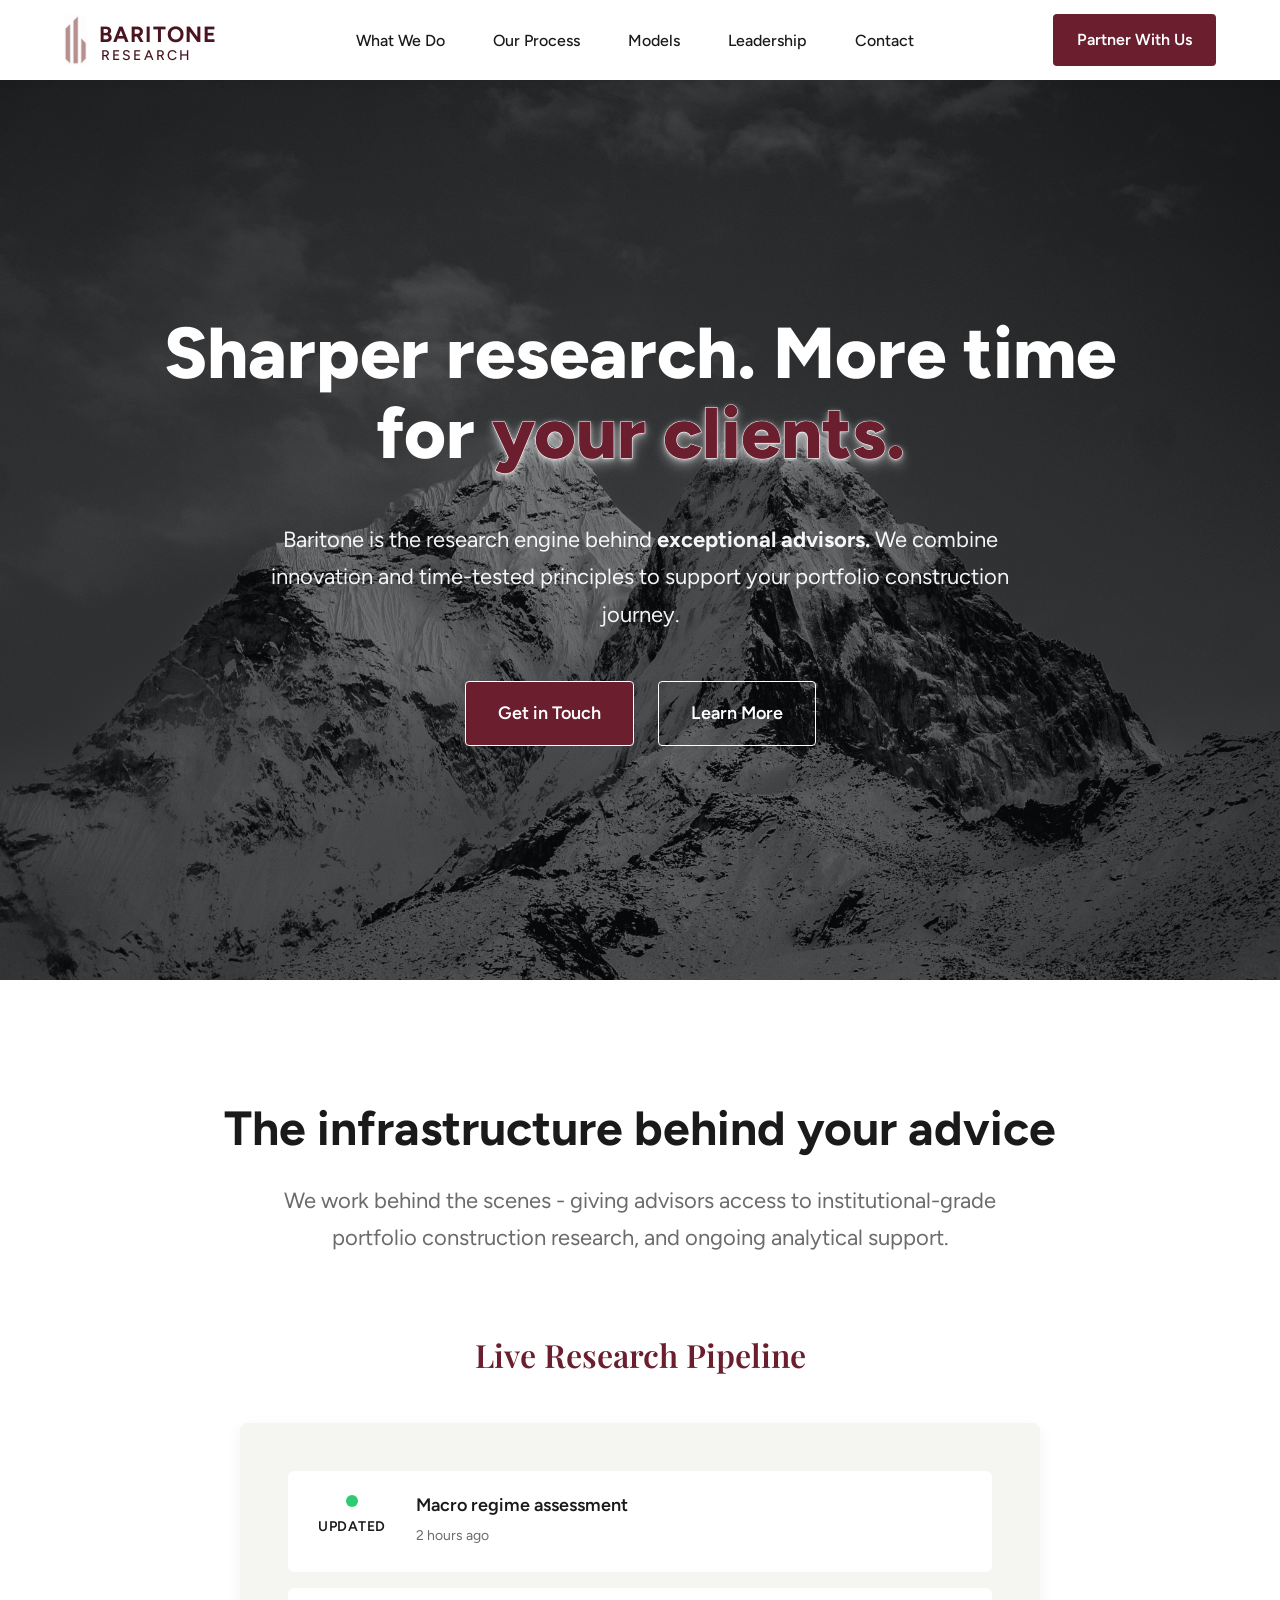
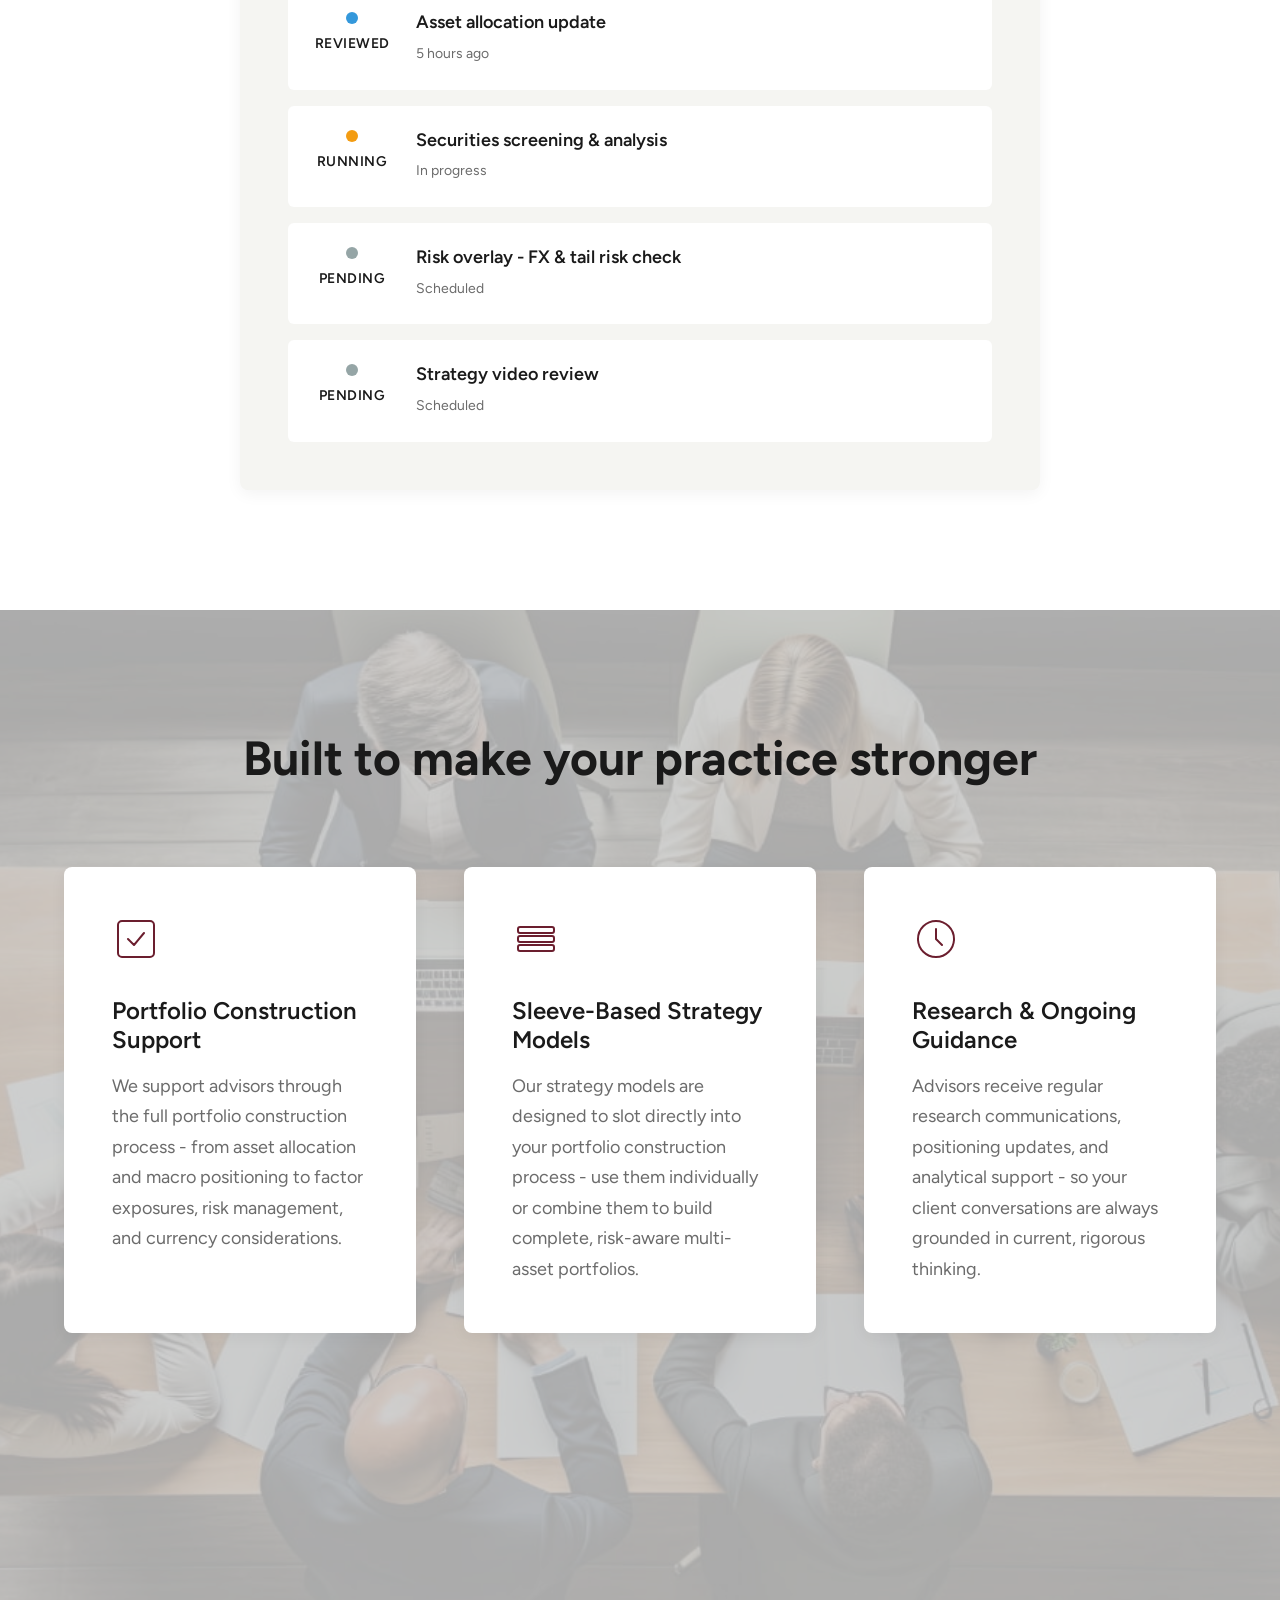
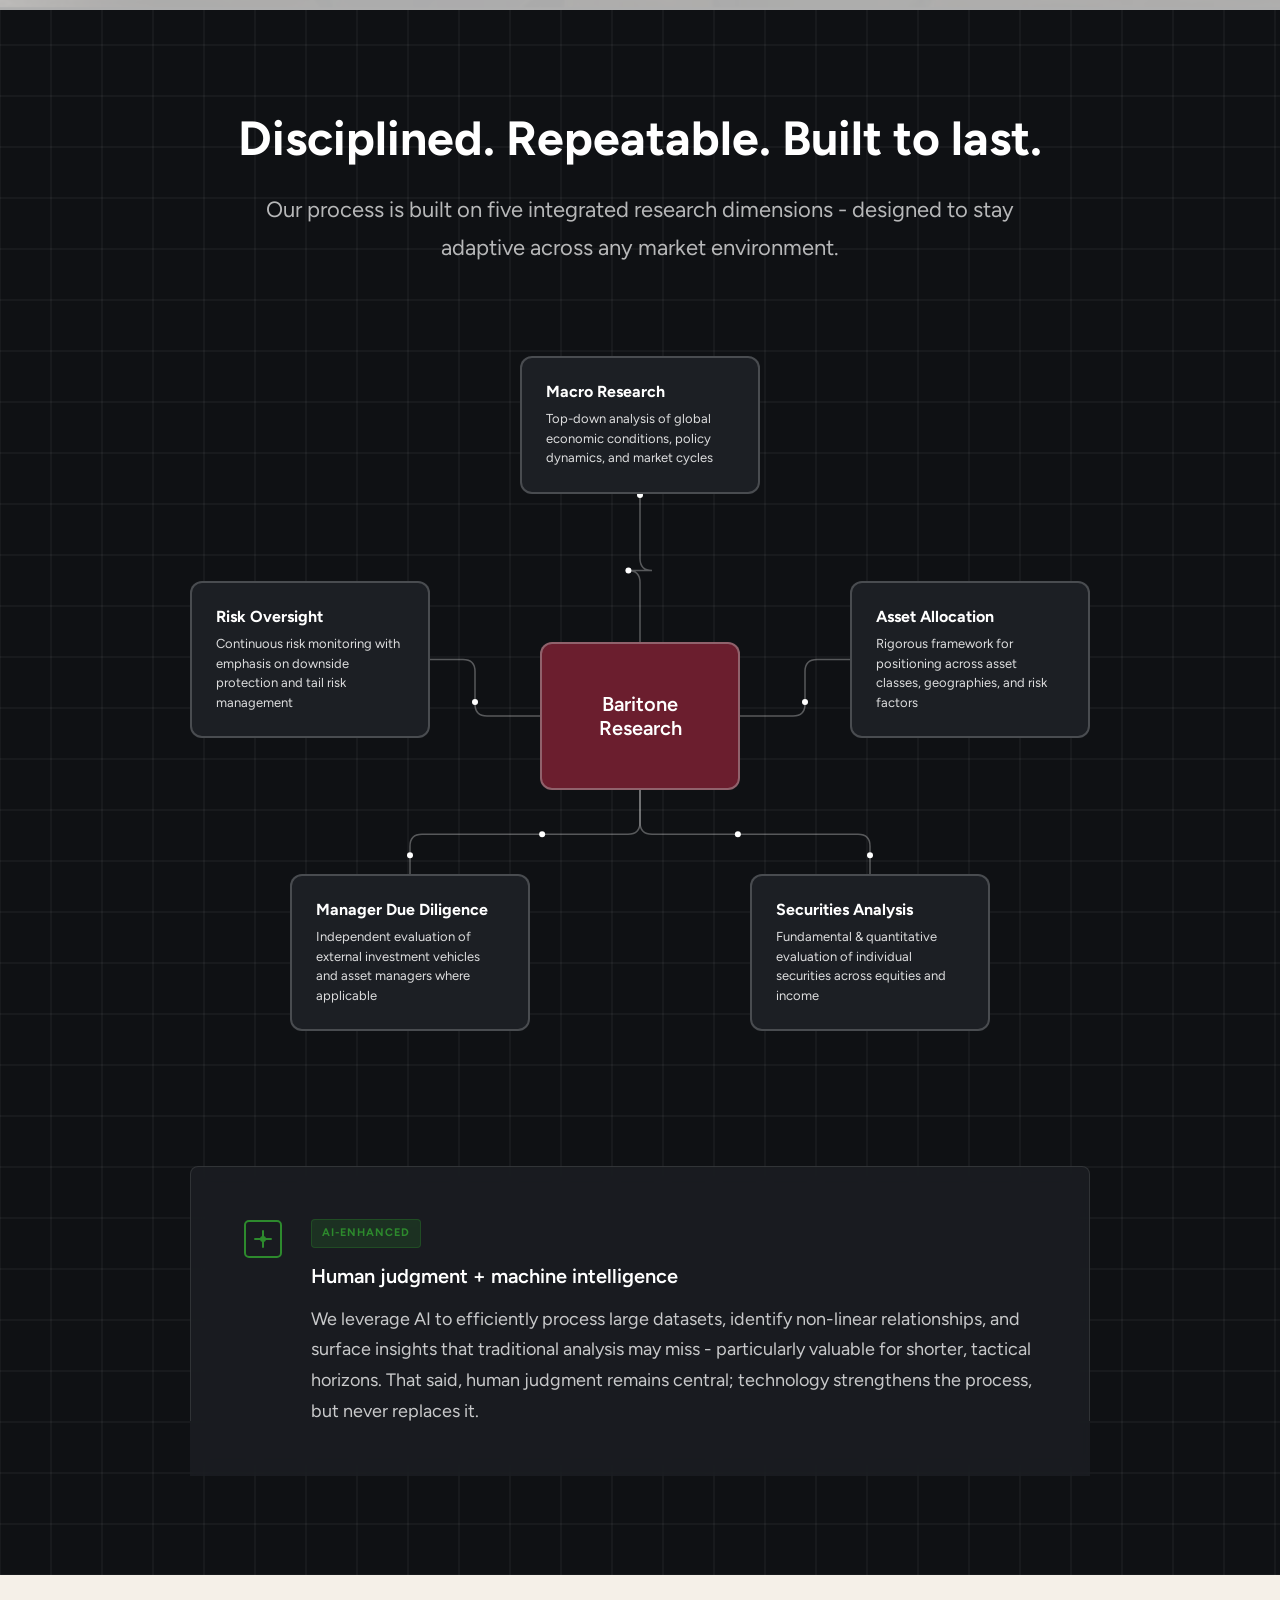
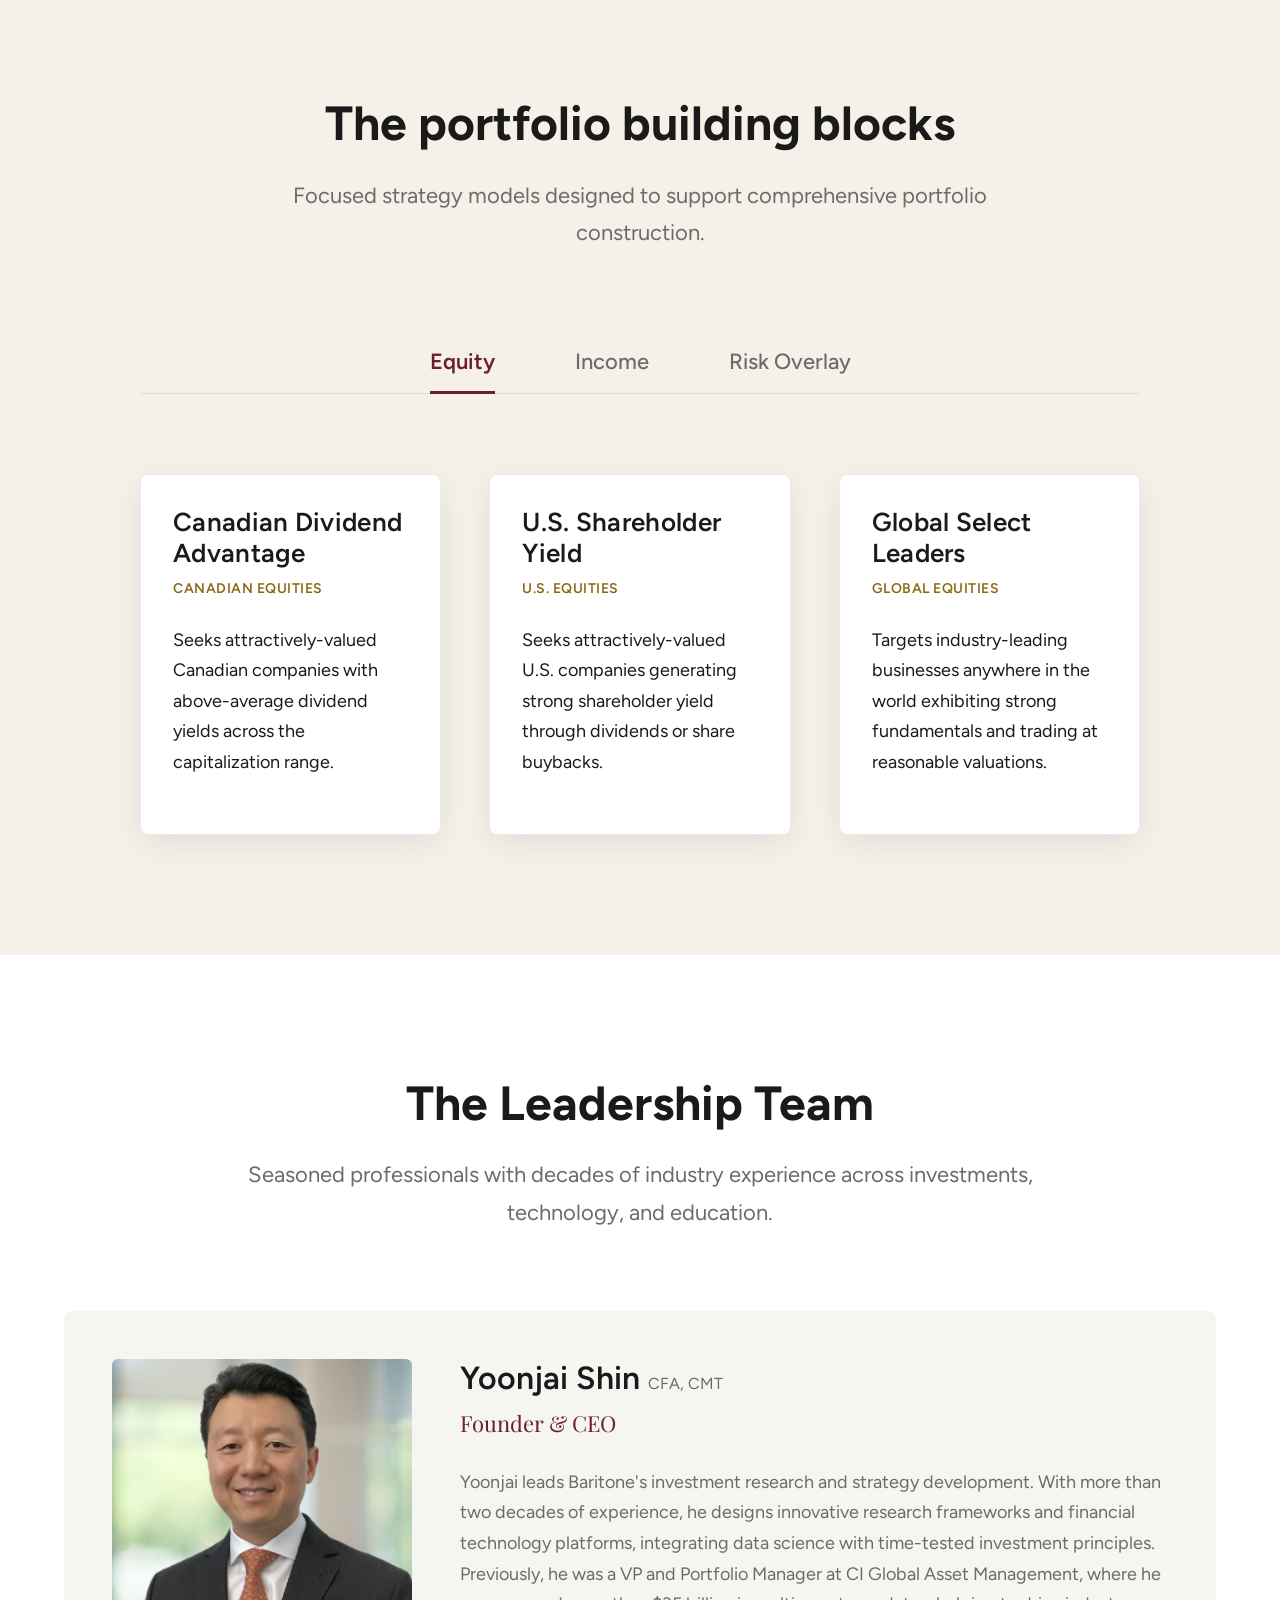
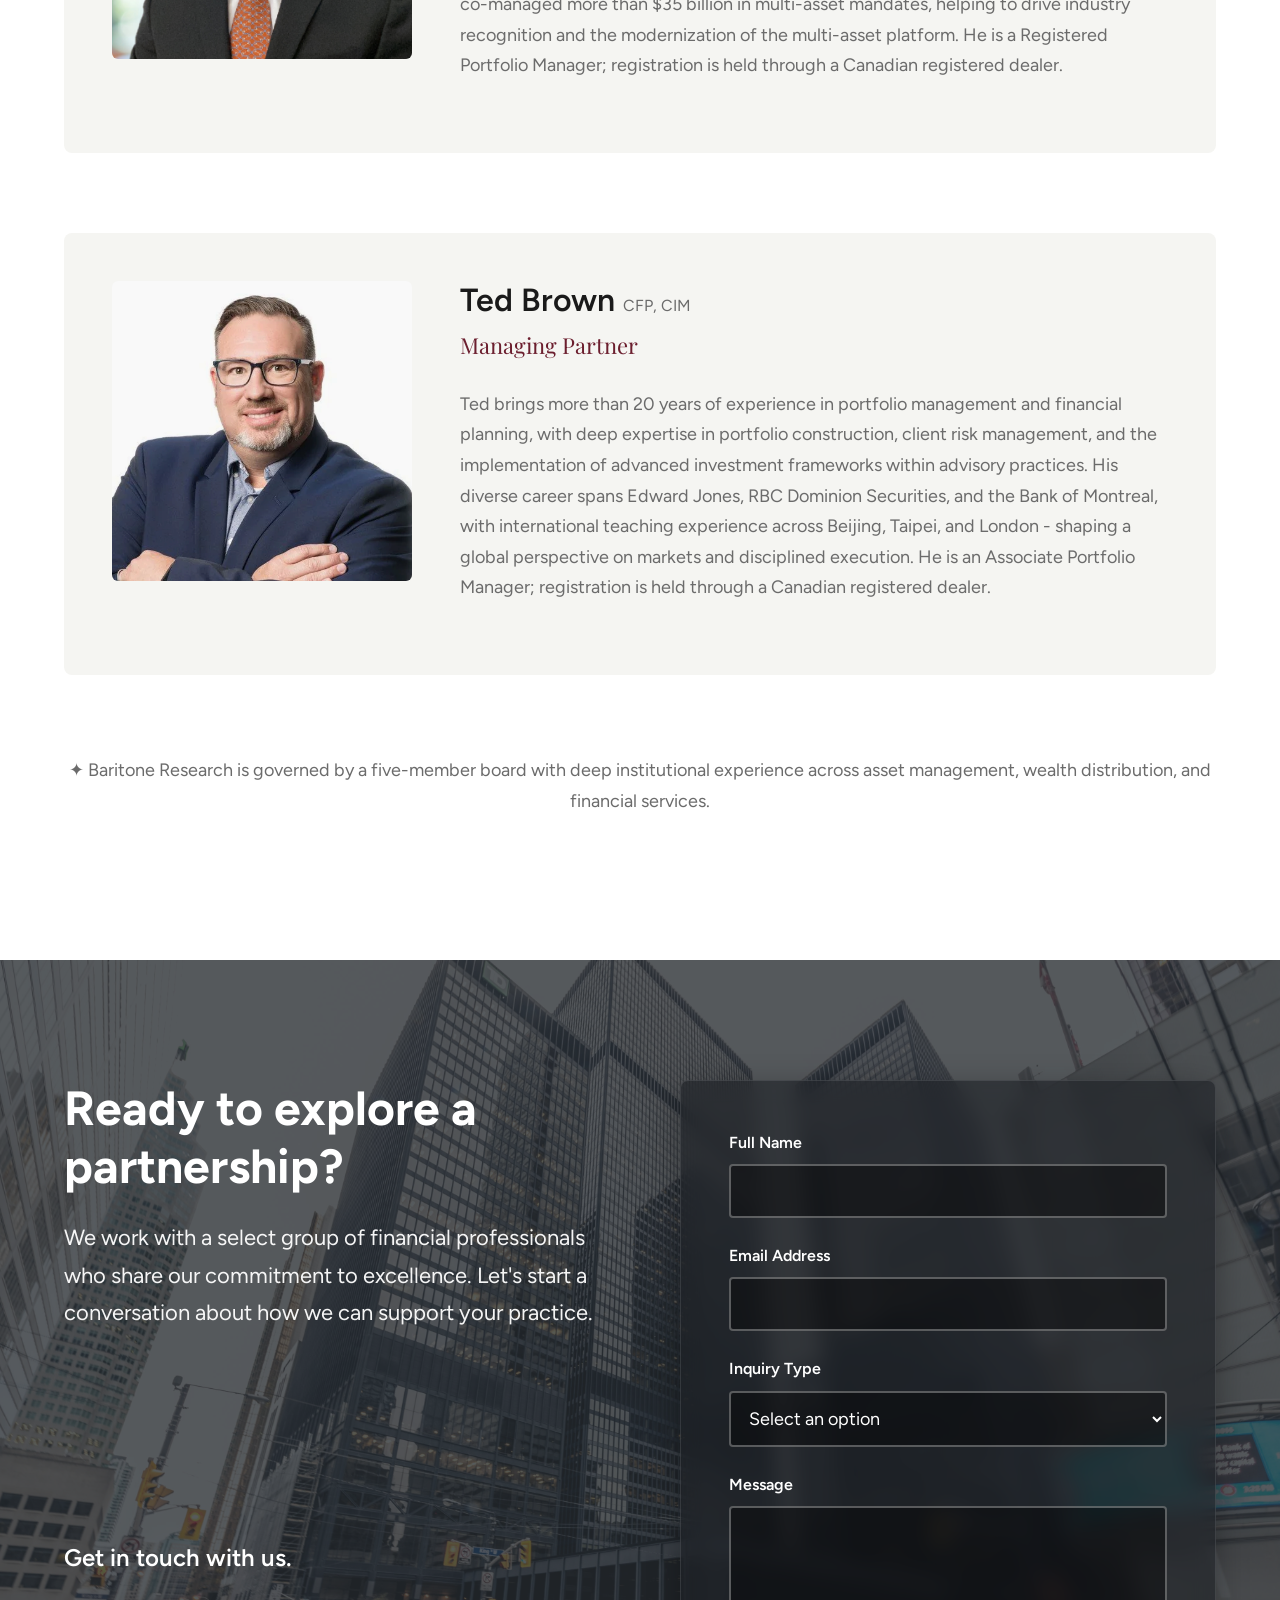
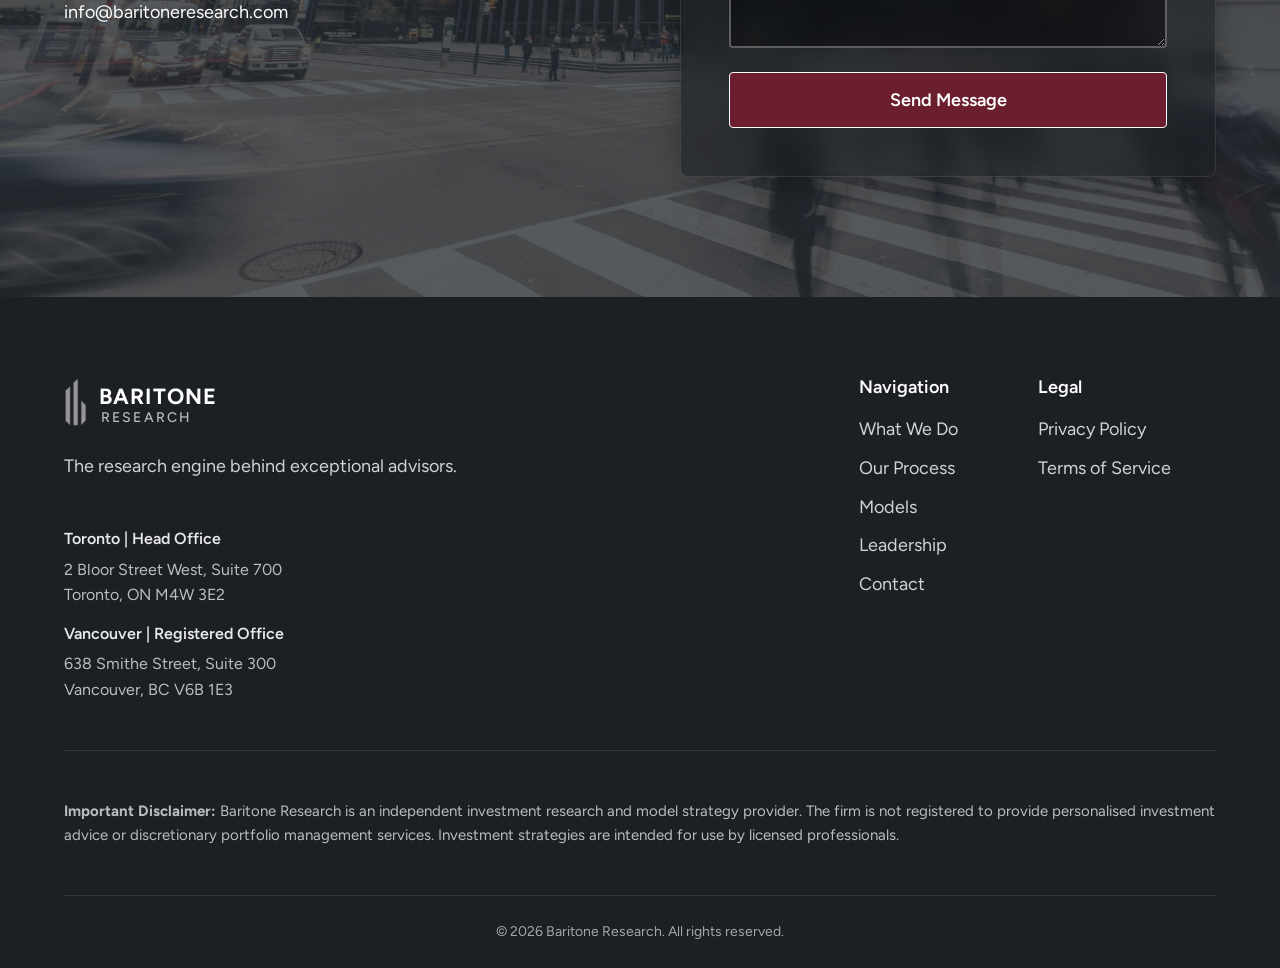
==== commit 209f1400: "your message" ====
--- a/index.html
+++ b/index.html
@@ -344,7 +344,7 @@
                         <h3>Ted Brown <span class="credentials">CFP, CIM</span></h3>
                         <p class="leader-title">Managing Partner</p>
                         <div class="leader-bio">
-                            <p>Ted brings more than 20 years of experience in portfolio management and financial planning, with deep expertise in portfolio construction, client risk management, and the implementation of advanced investment frameworks within advisory practices. His diverse career spans Edward Jones, RBC Dominion Securities, and the Bank of Montreal, with international teaching experience across Beijing, Taipei, and London — shaping a global perspective on markets and disciplined execution. He is an Associate Portfolio Manager; registration is held through a Canadian registered dealer.</p>
+                            <p>Ted brings more than 20 years of experience in portfolio management and financial planning, with deep expertise in portfolio construction, client risk management, and the implementation of advanced investment frameworks within advisory practices. His diverse career spans Edward Jones, RBC Dominion Securities, and the Bank of Montreal, with international teaching experience across Beijing, Taipei, and London - shaping a global perspective on markets and disciplined execution. He is an Associate Portfolio Manager; registration is held through a Canadian registered dealer.</p>
                         </div>
                     </div>
                 </div>
